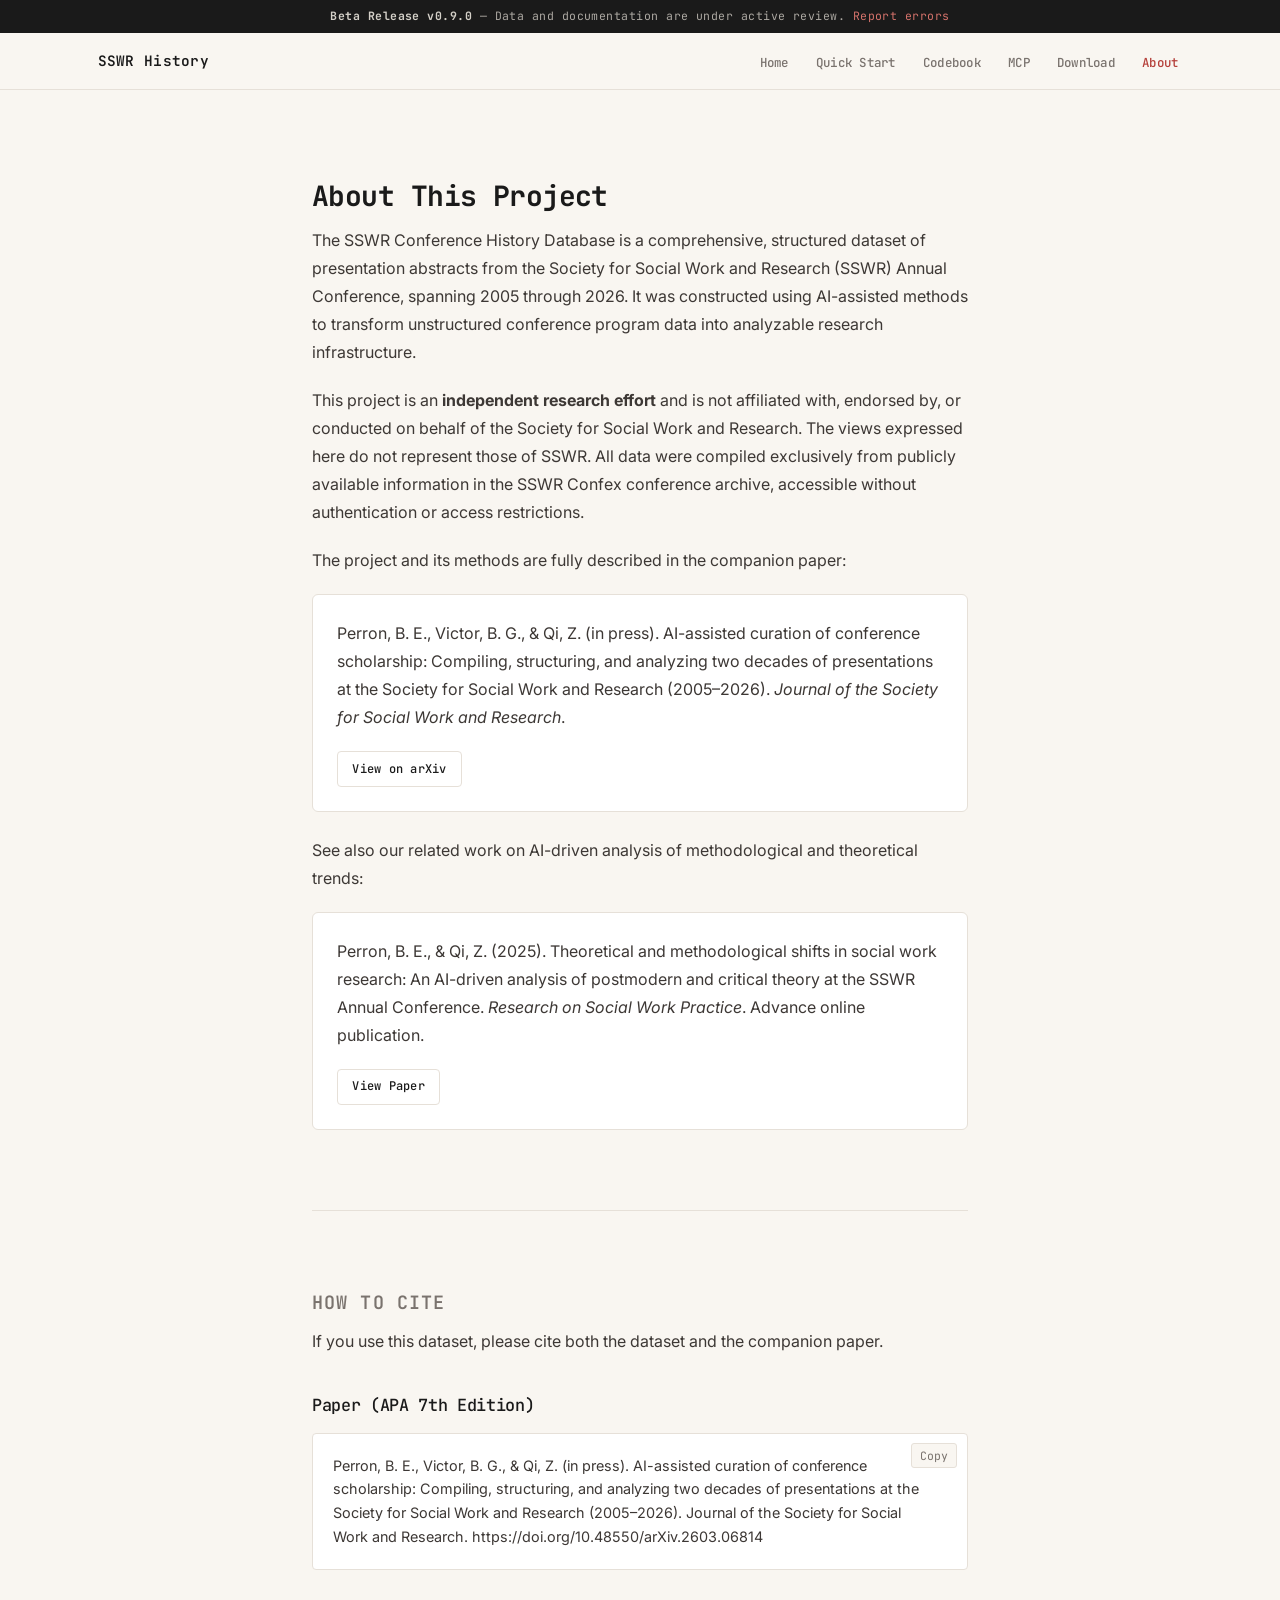
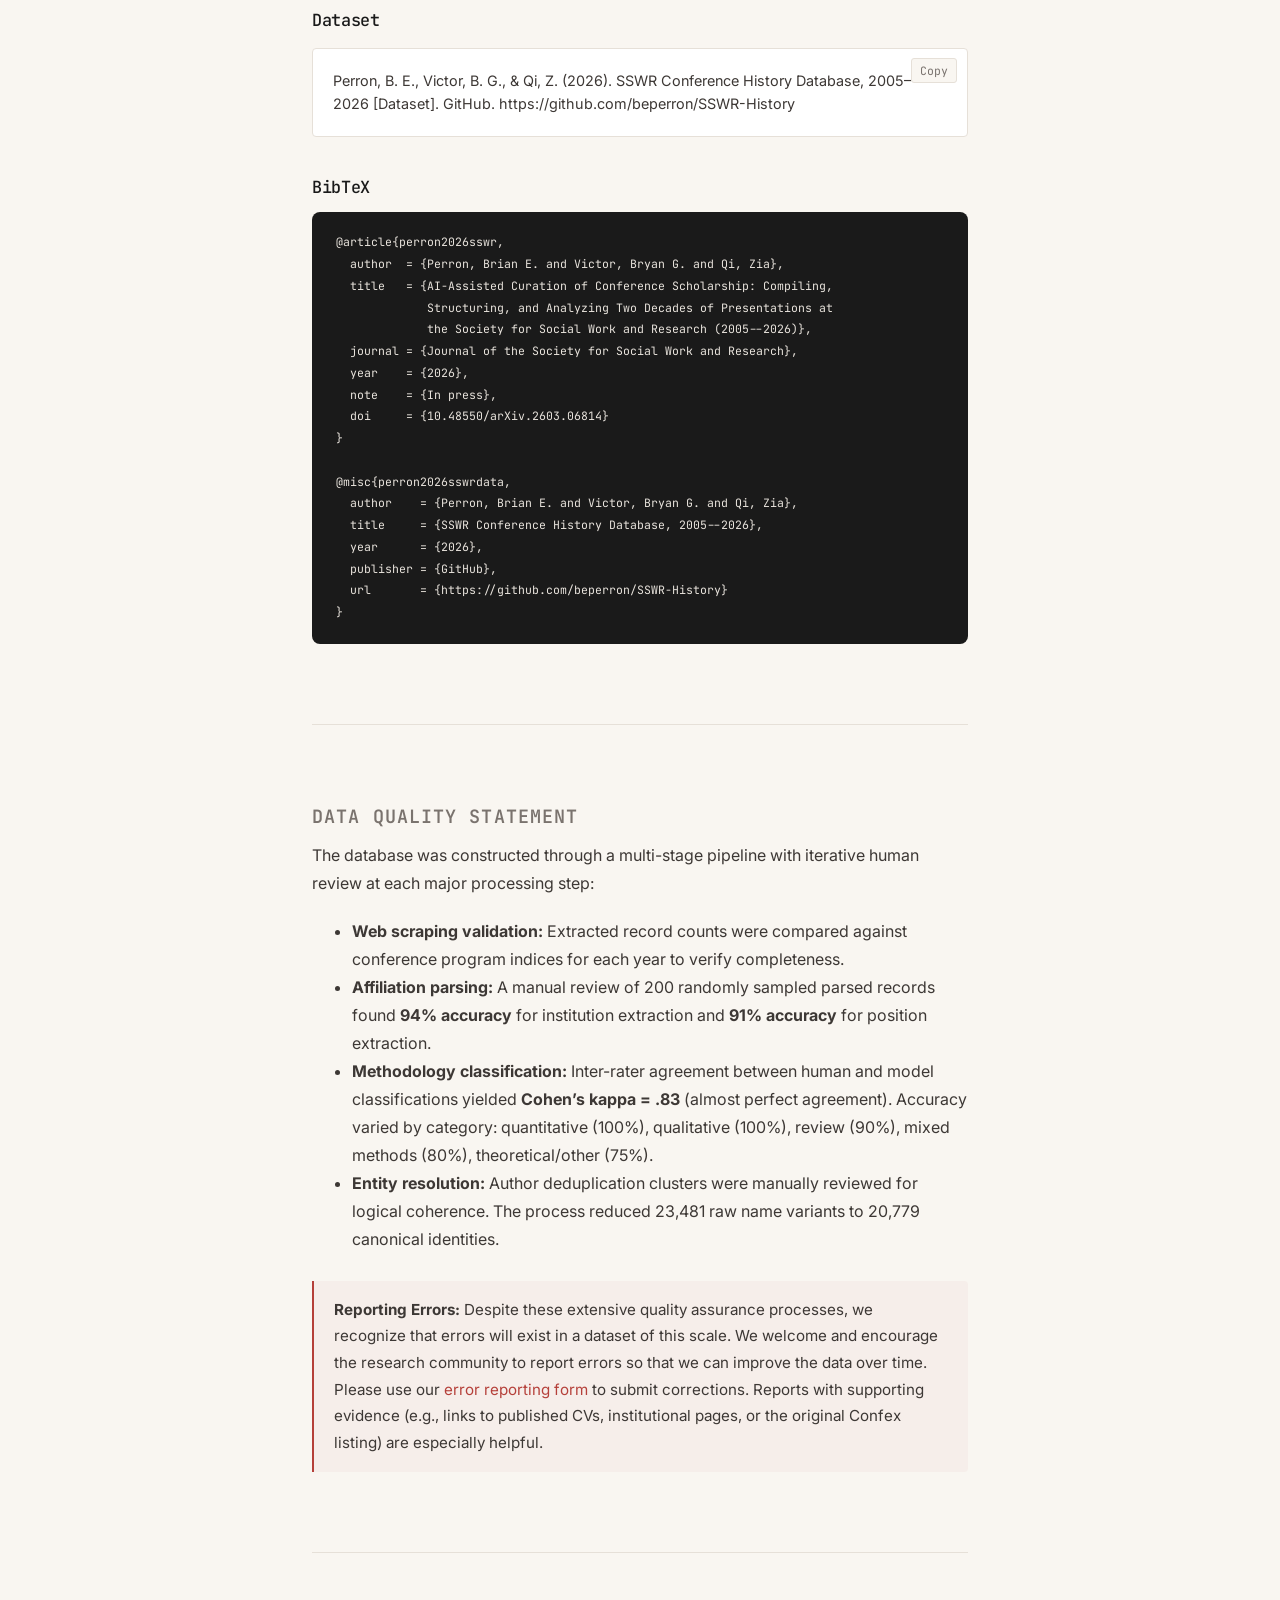
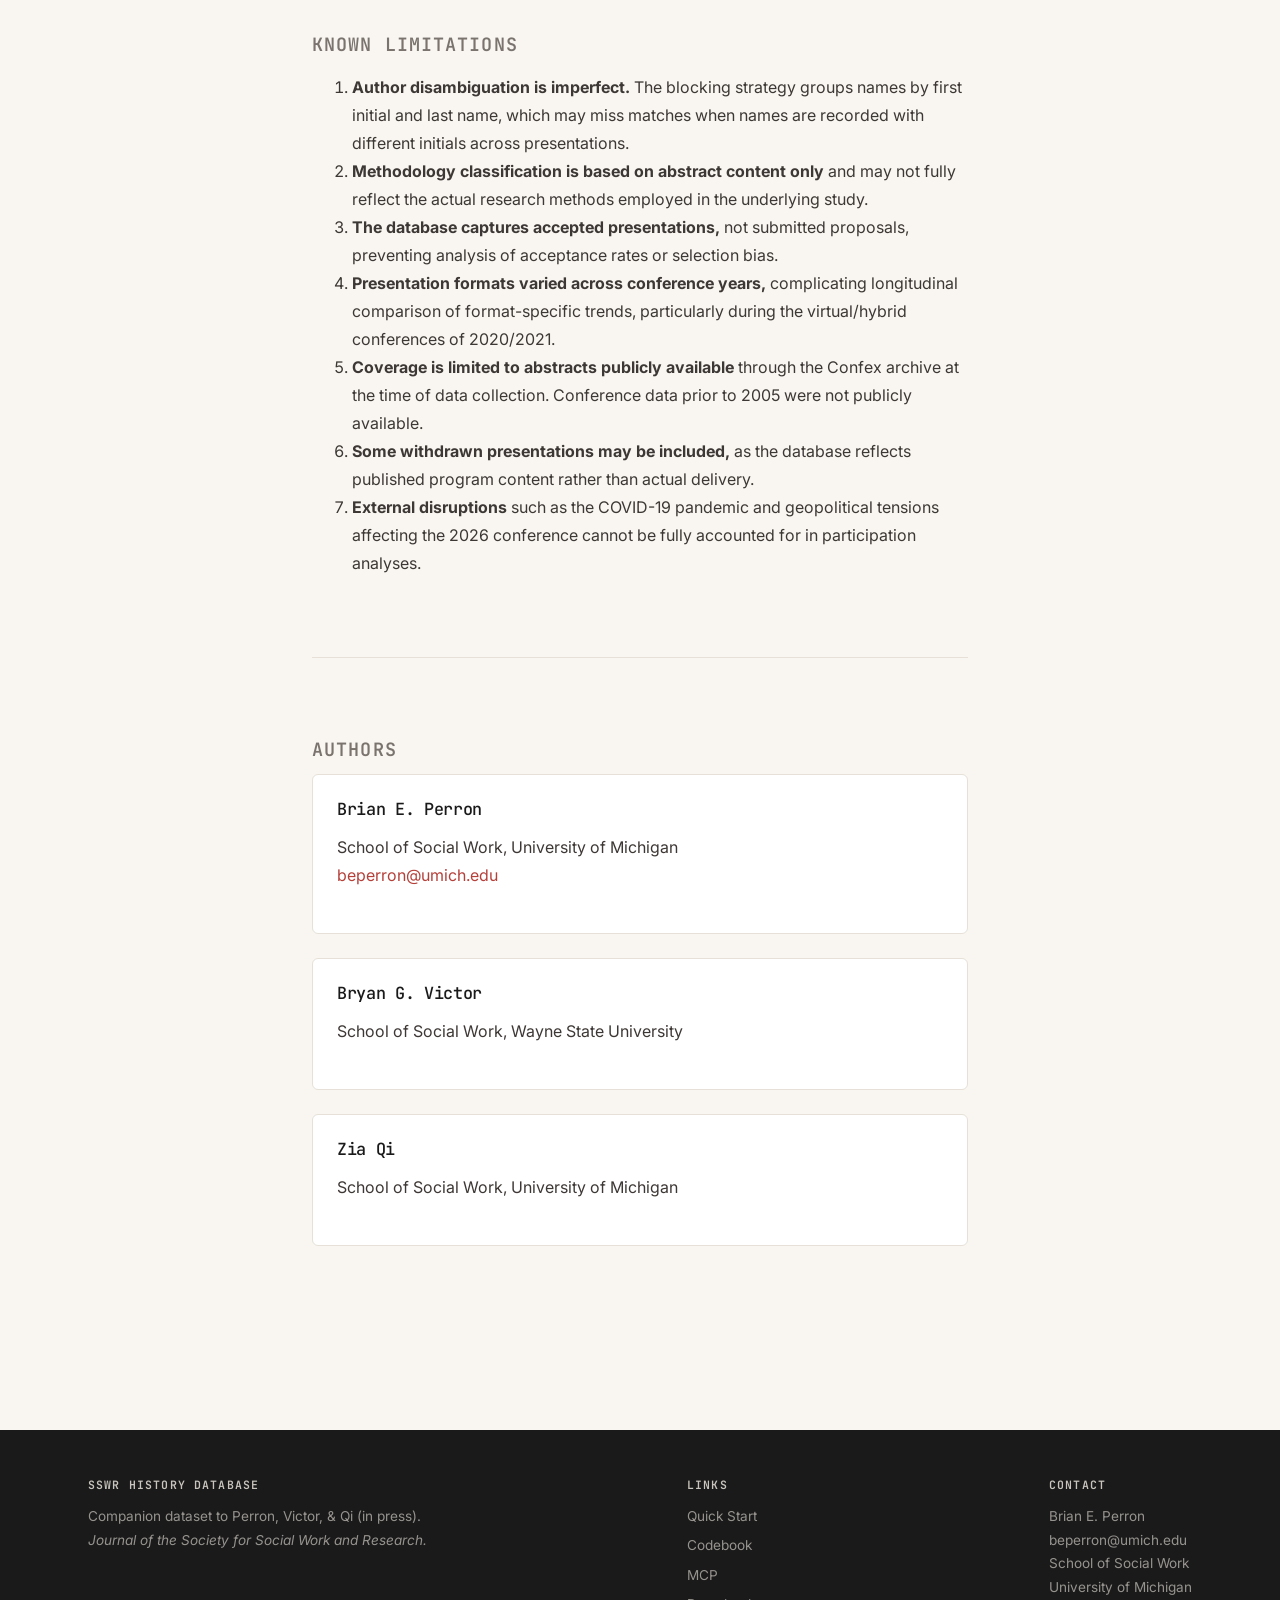
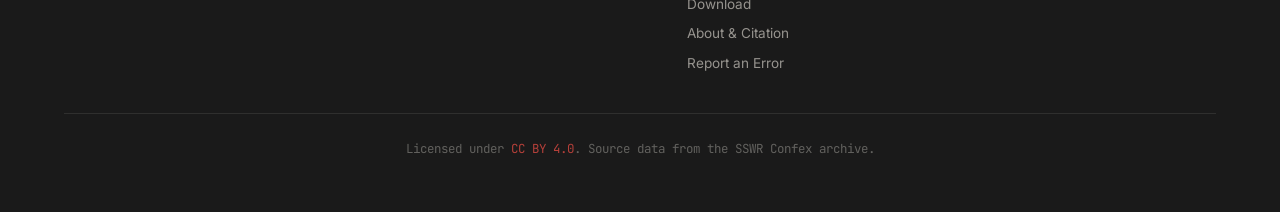
==== docs/about.html @ 541a7533 "Add version v0.9.0-beta across data and documentation - Bake version metadata into all JSON output f" ====
<!DOCTYPE html>
<html lang="en">
<head>
  <meta charset="UTF-8">
  <meta name="viewport" content="width=device-width, initial-scale=1.0">
  <title>About | SSWR Conference History Database</title>
  <meta name="description" content="About the SSWR Conference History Database project, citation information, data quality, and known limitations.">
  
  
  
  <link rel="stylesheet" href="css/style.css">
</head>
<body>
  <div class="beta-banner"><strong>Beta Release v0.9.0</strong> — Data and documentation are under active review. <a href="https://github.com/beperron/SSWR-History/issues/new?template=data-error-report.yml">Report errors</a></div>
  <header class="site-header">
    <nav class="nav-inner">
      <a href="index.html" class="nav-brand"><img src="assets/seal.png" alt="">SSWR History</a>
      <button class="nav-toggle" aria-label="Toggle navigation" aria-expanded="false">&#9776;</button>
      <ul class="nav-links">
        <li><a href="index.html">Home</a></li>
        <li><a href="quickstart.html">Quick Start</a></li>
        <li><a href="codebook.html">Codebook</a></li>
        <li><a href="mcp.html">MCP</a></li>
        <li><a href="download.html">Download</a></li>
        <li><a href="about.html" class="active">About</a></li>
      </ul>
    </nav>
  </header>

  <main>
    <div class="container">
      <h1>About This Project</h1>

      <p>The SSWR Conference History Database is a comprehensive, structured dataset of presentation abstracts from the Society for Social Work and Research (SSWR) Annual Conference, spanning 2005 through 2026. It was constructed using AI-assisted methods to transform unstructured conference program data into analyzable research infrastructure.</p>

      <p>This project is an <strong>independent research effort</strong> and is not affiliated with, endorsed by, or conducted on behalf of the Society for Social Work and Research. The views expressed here do not represent those of SSWR. All data were compiled exclusively from publicly available information in the SSWR Confex conference archive, accessible without authentication or access restrictions.</p>

      <p>The project and its methods are fully described in the companion paper:</p>

      <div class="card">
        <p>Perron, B. E., Victor, B. G., &amp; Qi, Z. (in press). AI-assisted curation of conference scholarship: Compiling, structuring, and analyzing two decades of presentations at the Society for Social Work and Research (2005&ndash;2026). <em>Journal of the Society for Social Work and Research</em>.</p>
        <p style="margin-bottom:0"><a href="https://arxiv.org/abs/2603.06814" class="btn btn--outline btn--sm">View on arXiv</a></p>
      </div>

      <p>See also our related work on AI-driven analysis of methodological and theoretical trends:</p>
      <div class="card">
        <p>Perron, B. E., &amp; Qi, Z. (2025). Theoretical and methodological shifts in social work research: An AI-driven analysis of postmodern and critical theory at the SSWR Annual Conference. <em>Research on Social Work Practice</em>. Advance online publication.</p>
        <p style="margin-bottom:0"><a href="https://journals.sagepub.com/doi/10.1177/10497315251352838" class="btn btn--outline btn--sm">View Paper</a></p>
      </div>

      <hr>

      <h2 id="citation">How to Cite</h2>
      <p>If you use this dataset, please cite both the dataset and the companion paper.</p>

      <h3>Paper (APA 7th Edition)</h3>
      <div class="citation-block">
        <button class="copy-btn">Copy</button>
        <span class="cite-text">Perron, B. E., Victor, B. G., &amp; Qi, Z. (in press). AI-assisted curation of conference scholarship: Compiling, structuring, and analyzing two decades of presentations at the Society for Social Work and Research (2005&ndash;2026). Journal of the Society for Social Work and Research. https://doi.org/10.48550/arXiv.2603.06814</span>
      </div>

      <h3>Dataset</h3>
      <div class="citation-block">
        <button class="copy-btn">Copy</button>
        <span class="cite-text">Perron, B. E., Victor, B. G., &amp; Qi, Z. (2026). SSWR Conference History Database, 2005&ndash;2026 [Dataset]. GitHub. https://github.com/beperron/SSWR-History</span>
      </div>

      <h3>BibTeX</h3>
      <pre><code>@article{perron2026sswr,
  author  = {Perron, Brian E. and Victor, Bryan G. and Qi, Zia},
  title   = {AI-Assisted Curation of Conference Scholarship: Compiling,
             Structuring, and Analyzing Two Decades of Presentations at
             the Society for Social Work and Research (2005--2026)},
  journal = {Journal of the Society for Social Work and Research},
  year    = {2026},
  note    = {In press},
  doi     = {10.48550/arXiv.2603.06814}
}

@misc{perron2026sswrdata,
  author    = {Perron, Brian E. and Victor, Bryan G. and Qi, Zia},
  title     = {SSWR Conference History Database, 2005--2026},
  year      = {2026},
  publisher = {GitHub},
  url       = {https://github.com/beperron/SSWR-History}
}</code></pre>

      <hr>

      <h2 id="quality">Data Quality Statement</h2>
      <p>The database was constructed through a multi-stage pipeline with iterative human review at each major processing step:</p>
      <ul>
        <li><strong>Web scraping validation:</strong> Extracted record counts were compared against conference program indices for each year to verify completeness.</li>
        <li><strong>Affiliation parsing:</strong> A manual review of 200 randomly sampled parsed records found <strong>94% accuracy</strong> for institution extraction and <strong>91% accuracy</strong> for position extraction.</li>
        <li><strong>Methodology classification:</strong> Inter-rater agreement between human and model classifications yielded <strong>Cohen&rsquo;s kappa = .83</strong> (almost perfect agreement). Accuracy varied by category: quantitative (100%), qualitative (100%), review (90%), mixed methods (80%), theoretical/other (75%).</li>
        <li><strong>Entity resolution:</strong> Author deduplication clusters were manually reviewed for logical coherence. The process reduced 23,481 raw name variants to 20,779 canonical identities.</li>
      </ul>

      <div class="callout">
        <p><strong>Reporting Errors:</strong> Despite these extensive quality assurance processes, we recognize that errors will exist in a dataset of this scale. We welcome and encourage the research community to report errors so that we can improve the data over time. Please use our <a href="https://github.com/beperron/SSWR-History/issues/new?template=data-error-report.yml">error reporting form</a> to submit corrections. Reports with supporting evidence (e.g., links to published CVs, institutional pages, or the original Confex listing) are especially helpful.</p>
      </div>

      <hr>

      <h2 id="limitations">Known Limitations</h2>
      <ol>
        <li><strong>Author disambiguation is imperfect.</strong> The blocking strategy groups names by first initial and last name, which may miss matches when names are recorded with different initials across presentations.</li>
        <li><strong>Methodology classification is based on abstract content only</strong> and may not fully reflect the actual research methods employed in the underlying study.</li>
        <li><strong>The database captures accepted presentations,</strong> not submitted proposals, preventing analysis of acceptance rates or selection bias.</li>
        <li><strong>Presentation formats varied across conference years,</strong> complicating longitudinal comparison of format-specific trends, particularly during the virtual/hybrid conferences of 2020/2021.</li>
        <li><strong>Coverage is limited to abstracts publicly available</strong> through the Confex archive at the time of data collection. Conference data prior to 2005 were not publicly available.</li>
        <li><strong>Some withdrawn presentations may be included,</strong> as the database reflects published program content rather than actual delivery.</li>
        <li><strong>External disruptions</strong> such as the COVID-19 pandemic and geopolitical tensions affecting the 2026 conference cannot be fully accounted for in participation analyses.</li>
      </ol>

      <hr>

      <h2 id="authors">Authors</h2>

      <div class="card">
        <h3 style="margin-top:0">Brian E. Perron</h3>
        <p>School of Social Work, University of Michigan<br>
        <a href="mailto:beperron@umich.edu">beperron@umich.edu</a></p>
      </div>

      <div class="card">
        <h3 style="margin-top:0">Bryan G. Victor</h3>
        <p>School of Social Work, Wayne State University</p>
      </div>

      <div class="card">
        <h3 style="margin-top:0">Zia Qi</h3>
        <p>School of Social Work, University of Michigan</p>
      </div>

    </div>
  </main>

  <footer class="site-footer">
    <div class="footer-inner">
      <div class="footer-col">
        <h4>SSWR History Database</h4>
        <p>Companion dataset to Perron, Victor, &amp; Qi (in press).<br><em>Journal of the Society for Social Work and Research.</em></p>
      </div>
      <div class="footer-col">
        <h4>Links</h4>
        <ul>
        <li><a href="quickstart.html">Quick Start</a></li>
          <li><a href="codebook.html">Codebook</a></li>
        <li><a href="mcp.html">MCP</a></li>
          <li><a href="download.html">Download</a></li>
          <li><a href="about.html">About &amp; Citation</a></li>
          <li><a href="https://github.com/beperron/SSWR-History/issues/new?template=data-error-report.yml">Report an Error</a></li>
        </ul>
      </div>
      <div class="footer-col">
        <h4>Contact</h4>
        <p>Brian E. Perron<br>
        <a href="mailto:beperron@umich.edu">beperron@umich.edu</a><br>
        School of Social Work<br>
        University of Michigan</p>
      </div>
    </div>
    <div class="footer-bottom">
      <p>Licensed under <a href="https://creativecommons.org/licenses/by/4.0/">CC BY 4.0</a>. Source data from the SSWR Confex archive.</p>
    </div>
  </footer>

  <script src="js/main.js"></script>
</body>
</html>
---- docs/css/style.css ----
/* ============================================================
   SSWR Conference History Database
   Aesthetic: warm scholarly minimalism, seal-inspired palette
   ============================================================ */

@import url('https://fonts.googleapis.com/css2?family=JetBrains+Mono:wght@400;500;600;700&family=Inter:wght@300;400;500;600&display=swap');

:root {
  --vermillion:   #b5403a;
  --vermillion-soft: #d4726b;
  --ink:          #1a1a1a;
  --ink-light:    #3d3835;
  --ink-muted:    #7a736e;
  --paper:        #f9f6f1;
  --paper-warm:   #f3ede4;
  --white:        #ffffff;
  --border:       #e6e0d8;
  --border-light: #efebe5;
  --code-bg:      #f5f2ed;

  --font-mono: 'JetBrains Mono', 'Menlo', 'Consolas', monospace;
  --font-sans: 'Inter', -apple-system, 'Helvetica Neue', sans-serif;

  --max-prose:  44rem;
  --max-wide:   62rem;
  --max-full:   72rem;
  --section-gap: 5rem;
}

/* ---- Reset ---- */
*, *::before, *::after { box-sizing: border-box; }

body {
  margin: 0;
  font-family: var(--font-sans);
  font-size: 1rem;
  font-weight: 400;
  line-height: 1.75;
  color: var(--ink-light);
  background: var(--paper);
  -webkit-font-smoothing: antialiased;
  -moz-osx-font-smoothing: grayscale;
}

img { max-width: 100%; display: block; }

a {
  color: var(--vermillion);
  text-decoration: none;
  transition: color .2s;
}
a:hover { color: var(--ink); }

::selection { background: rgba(181,64,58,.12); }

/* ---- Typography ---- */
h1, h2, h3, h4 {
  font-family: var(--font-mono);
  font-weight: 600;
  color: var(--ink);
  line-height: 1.3;
  margin-top: 2.5rem;
  margin-bottom: 0.75rem;
  letter-spacing: -0.02em;
}
h1 { font-size: 1.75rem; font-weight: 700; }
h2 {
  font-size: 1.15rem;
  text-transform: uppercase;
  letter-spacing: 0.06em;
  color: var(--ink-muted);
  border: none;
  padding-bottom: 0;
  margin-top: 3rem;
}
h3 { font-size: 1.05rem; font-weight: 500; }
h4 { font-size: 0.95rem; font-weight: 600; }

p { margin: 0 0 1.25rem; }

code {
  font-family: var(--font-mono);
  font-size: 0.85em;
  background: var(--code-bg);
  padding: 0.15em 0.45em;
  border-radius: 3px;
  color: var(--ink);
}
pre {
  background: var(--ink);
  color: #e8e3dc;
  border: none;
  border-radius: 8px;
  padding: 1.25rem 1.5rem;
  overflow-x: auto;
  font-size: 0.85rem;
  line-height: 1.6;
}
pre code { background: none; padding: 0; color: inherit; }

blockquote {
  margin: 1.5rem 0;
  padding: 0 0 0 1.25rem;
  border-left: 2px solid var(--border);
  color: var(--ink-muted);
  font-style: italic;
}

hr {
  border: none;
  border-top: 1px solid var(--border);
  margin: var(--section-gap) 0;
}

/* ---- Beta Banner ---- */
.beta-banner {
  background: var(--ink);
  color: rgba(233,228,220,.7);
  font-family: var(--font-mono);
  font-size: 0.72rem;
  text-align: center;
  padding: 0.4rem 1rem;
  letter-spacing: 0.04em;
}
.beta-banner a { color: var(--vermillion-soft); }
.beta-banner strong { color: rgba(233,228,220,.9); }

/* ---- Layout ---- */
.container       { max-width: var(--max-prose); margin: 0 auto; padding: 0 1.5rem; }
.container--wide { max-width: var(--max-wide); margin: 0 auto; padding: 0 1.5rem; }
.container--full { max-width: var(--max-full); margin: 0 auto; padding: 0 1.5rem; }
main { padding: 3rem 0 var(--section-gap); }

/* ---- Header / Nav ---- */
.site-header {
  background: var(--paper);
  border-bottom: 1px solid var(--border);
  position: sticky;
  top: 0;
  z-index: 100;
  backdrop-filter: blur(12px);
  -webkit-backdrop-filter: blur(12px);
  background: rgba(249,246,241,.92);
}
.nav-inner {
  max-width: var(--max-full);
  margin: 0 auto;
  padding: 0 1.5rem;
  display: flex;
  align-items: center;
  justify-content: space-between;
  min-height: 3.5rem;
}
.nav-brand {
  display: flex;
  align-items: center;
  gap: 0.6rem;
  font-family: var(--font-mono);
  font-size: 0.9rem;
  font-weight: 600;
  color: var(--ink);
  letter-spacing: 0.02em;
}
.nav-brand img {
  height: 28px;
  width: auto;
}
.nav-brand:hover { color: var(--vermillion); }
.nav-links { display: flex; gap: 0; list-style: none; margin: 0; padding: 0; }
.nav-links a {
  color: var(--ink-muted);
  font-family: var(--font-mono);
  font-size: 0.78rem;
  font-weight: 500;
  padding: 0.5rem 0.85rem;
  border-radius: 4px;
  letter-spacing: 0.02em;
  transition: color .2s, background .2s;
}
.nav-links a:hover { color: var(--ink); background: var(--paper-warm); }
.nav-links a.active { color: var(--vermillion); }
.nav-toggle { display: none; background: none; border: none; color: var(--ink); font-size: 1.3rem; cursor: pointer; padding: 0.25rem; }

/* ---- Hero ---- */
.hero {
  background: var(--paper);
  color: var(--ink);
  padding: 5rem 0 3.5rem;
  text-align: center;
}
.hero h1 {
  color: var(--ink);
  font-size: 2.25rem;
  font-weight: 700;
  margin: 0 0 1rem;
  letter-spacing: -0.03em;
  line-height: 1.15;
}
.hero .subtitle {
  font-family: var(--font-sans);
  font-size: 1.05rem;
  font-weight: 300;
  color: var(--ink-muted);
  max-width: 36rem;
  margin: 0 auto 2rem;
  line-height: 1.7;
}
.hero .badge {
  display: inline-block;
  font-family: var(--font-mono);
  font-size: 0.78rem;
  font-weight: 500;
  color: var(--ink-muted);
  padding: 0.4rem 1rem;
  border: 1px solid var(--border);
  border-radius: 99px;
}
.hero .badge a { color: var(--vermillion); }

/* ---- Stat Cards ---- */
.stats-bar {
  display: grid;
  grid-template-columns: repeat(5, 1fr);
  gap: 0;
  margin: 0 auto 3rem;
  max-width: var(--max-wide);
  padding: 0 1.5rem;
}
.stat-card {
  text-align: center;
  padding: 1.75rem 0.75rem;
  border-right: 1px solid var(--border);
}
.stat-card:last-child { border-right: none; }
.stat-card .number {
  font-family: var(--font-mono);
  font-size: 1.75rem;
  font-weight: 700;
  color: var(--ink);
  display: block;
  line-height: 1;
  letter-spacing: -0.02em;
}
.stat-card .label {
  font-family: var(--font-mono);
  font-size: 0.68rem;
  color: var(--ink-muted);
  text-transform: uppercase;
  letter-spacing: 0.1em;
  margin-top: 0.5rem;
  display: block;
}

/* ---- Section ---- */
.section { margin-bottom: var(--section-gap); }
.section-label {
  font-family: var(--font-mono);
  font-size: 0.7rem;
  font-weight: 600;
  text-transform: uppercase;
  letter-spacing: 0.15em;
  color: var(--vermillion);
  margin-bottom: 0.5rem;
}

/* ---- Cards / Panels ---- */
.card {
  background: var(--white);
  border: 1px solid var(--border);
  border-radius: 6px;
  padding: 1.5rem;
  margin-bottom: 1.5rem;
}
.card h3 { margin-top: 0; }

.callout {
  background: rgba(181,64,58,.04);
  border-left: 2px solid var(--vermillion);
  padding: 1rem 1.25rem;
  border-radius: 0 4px 4px 0;
  margin: 1.75rem 0;
  font-size: 0.95rem;
}
.callout p:last-child { margin-bottom: 0; }

.callout--blue {
  background: rgba(60,80,110,.04);
  border-left-color: var(--ink-muted);
}

/* ---- Tables ---- */
table {
  width: 100%;
  border-collapse: collapse;
  font-size: 0.9rem;
  margin: 1.5rem 0;
}
thead th {
  font-family: var(--font-mono);
  font-weight: 600;
  font-size: 0.72rem;
  text-transform: uppercase;
  letter-spacing: 0.08em;
  color: var(--ink-muted);
  text-align: left;
  padding: 0.75rem 0.75rem;
  border-bottom: 1px solid var(--ink);
  background: transparent;
  position: sticky;
  top: 3.5rem;
}
tbody td {
  padding: 0.65rem 0.75rem;
  border-bottom: 1px solid var(--border-light);
  vertical-align: top;
  font-family: var(--font-sans);
}
tbody tr:hover { background: rgba(181,64,58,.02); }
.table-wrap { overflow-x: auto; -webkit-overflow-scrolling: touch; }

/* ---- Year Chart (CSS bars) ---- */
.year-bar {
  display: flex;
  align-items: center;
  gap: 0.6rem;
  margin-bottom: 0.25rem;
  font-family: var(--font-mono);
  font-size: 0.75rem;
}
.year-bar .year {
  width: 2.75rem;
  text-align: right;
  color: var(--ink-muted);
  flex-shrink: 0;
}
.year-bar .bar {
  height: 0.5rem;
  background: var(--vermillion);
  border-radius: 1px;
  opacity: 0.65;
  transition: opacity .2s;
}
.year-bar:hover .bar { opacity: 1; }
.year-bar .count {
  color: var(--ink-muted);
  min-width: 2.75rem;
  font-size: 0.72rem;
}

/* ---- Codebook Field Blocks ---- */
.field-block {
  border-bottom: 1px solid var(--border);
  margin-bottom: 0;
  padding: 1.25rem 0;
}
.field-block:last-child { border-bottom: none; }
.field-header {
  display: flex;
  align-items: baseline;
  gap: 0.75rem;
  flex-wrap: wrap;
  margin-bottom: 0.5rem;
}
.field-name {
  font-family: var(--font-mono);
  font-size: 0.95rem;
  font-weight: 600;
  color: var(--ink);
}
.field-type {
  font-family: var(--font-mono);
  font-size: 0.68rem;
  font-weight: 500;
  letter-spacing: 0.04em;
  color: var(--ink-muted);
}
.field-body { padding: 0; }
.field-body p { margin: 0 0 0.4rem; font-size: 0.93rem; }
.field-body p:last-child { margin-bottom: 0; }
.field-meta {
  display: flex;
  gap: 1.25rem;
  flex-wrap: wrap;
  font-size: 0.82rem;
  font-family: var(--font-mono);
  color: var(--ink-muted);
  margin-top: 0.4rem;
}
.field-meta strong { color: var(--ink-light); font-weight: 600; }

/* ---- Download Cards ---- */
.download-grid {
  display: grid;
  grid-template-columns: repeat(auto-fit, minmax(260px, 1fr));
  gap: 1rem;
  margin: 1.5rem 0;
}
.download-card {
  background: var(--white);
  border: 1px solid var(--border);
  border-radius: 6px;
  padding: 1.5rem;
  display: flex;
  flex-direction: column;
  transition: border-color .2s;
}
.download-card:hover { border-color: var(--vermillion-soft); }
.download-card h3 { margin-top: 0; font-size: 1rem; }
.download-card .meta { font-size: 0.88rem; color: var(--ink-muted); flex: 1; }
.download-card .btn { margin-top: 1rem; }

/* ---- Buttons ---- */
.btn {
  display: inline-block;
  font-family: var(--font-mono);
  font-size: 0.8rem;
  font-weight: 500;
  padding: 0.55rem 1.25rem;
  border-radius: 4px;
  border: none;
  cursor: pointer;
  text-align: center;
  letter-spacing: 0.02em;
  transition: all .2s;
}
.btn:active { transform: scale(.98); }
.btn--primary {
  background: var(--ink);
  color: var(--paper);
}
.btn--primary:hover { background: var(--vermillion); color: #fff; }
.btn--outline {
  background: transparent;
  color: var(--ink);
  border: 1px solid var(--border);
}
.btn--outline:hover { border-color: var(--ink); }
.btn--sm { font-size: 0.75rem; padding: 0.4rem 0.9rem; }

/* ---- Citation Block ---- */
.citation-block {
  position: relative;
  background: var(--white);
  border: 1px solid var(--border);
  border-radius: 4px;
  padding: 1.25rem 3rem 1.25rem 1.25rem;
  font-size: 0.9rem;
  line-height: 1.65;
  margin: 1rem 0;
}
.citation-block .copy-btn {
  position: absolute;
  top: 0.6rem;
  right: 0.6rem;
  background: var(--paper);
  border: 1px solid var(--border);
  border-radius: 3px;
  padding: 0.25rem 0.5rem;
  font-size: 0.72rem;
  cursor: pointer;
  font-family: var(--font-mono);
  color: var(--ink-muted);
  transition: all .15s;
}
.citation-block .copy-btn:hover { background: var(--paper-warm); color: var(--ink); }

/* ---- Quick Links ---- */
.quick-links {
  display: grid;
  grid-template-columns: repeat(auto-fit, minmax(150px, 1fr));
  gap: 0.75rem;
  margin: 2rem 0;
}
.quick-link {
  text-align: center;
  padding: 1.5rem 0.75rem;
  border: 1px solid var(--border);
  border-radius: 4px;
  background: var(--white);
  transition: border-color .2s;
}
.quick-link:hover {
  border-color: var(--vermillion);
  color: var(--vermillion);
}
.quick-link .icon {
  font-size: 1.2rem;
  margin-bottom: 0.6rem;
  display: block;
  opacity: 0.6;
}
.quick-link .ql-label {
  font-family: var(--font-mono);
  font-weight: 500;
  font-size: 0.78rem;
  letter-spacing: 0.02em;
}

/* ---- Footer ---- */
.site-footer {
  background: var(--ink);
  color: rgba(233,228,220,.6);
  padding: 3rem 0 2rem;
  margin-top: var(--section-gap);
  font-size: 0.85rem;
}
.footer-inner {
  max-width: var(--max-full);
  margin: 0 auto;
  padding: 0 1.5rem;
  display: flex;
  justify-content: space-between;
  align-items: flex-start;
  flex-wrap: wrap;
  gap: 2rem;
}
.footer-col h4 {
  color: rgba(233,228,220,.85);
  font-family: var(--font-mono);
  font-size: 0.72rem;
  text-transform: uppercase;
  letter-spacing: 0.1em;
  margin-top: 0;
  margin-bottom: 0.75rem;
}
.footer-col a { color: rgba(233,228,220,.6); }
.footer-col a:hover { color: var(--vermillion-soft); }
.footer-col ul { list-style: none; margin: 0; padding: 0; }
.footer-col li { margin-bottom: 0.35rem; }
.footer-bottom {
  max-width: var(--max-full);
  margin: 2rem auto 0;
  padding: 1.5rem 1.5rem 0;
  border-top: 1px solid rgba(233,228,220,.1);
  font-size: 0.78rem;
  font-family: var(--font-mono);
  color: rgba(233,228,220,.35);
  text-align: center;
}

/* ---- Responsive ---- */
@media (max-width: 768px) {
  .hero { padding: 3.5rem 0 2.5rem; }
  .hero h1 { font-size: 1.6rem; }
  .stats-bar { grid-template-columns: repeat(3, 1fr); border-top: 1px solid var(--border); }
  .stat-card { border-bottom: 1px solid var(--border); padding: 1.25rem 0.5rem; }
  .stat-card .number { font-size: 1.3rem; }
  h1 { font-size: 1.5rem; }
  .footer-inner { flex-direction: column; }

  .nav-links { display: none; }
  .nav-links.open {
    display: flex;
    flex-direction: column;
    position: absolute;
    top: 3.5rem;
    left: 0;
    right: 0;
    background: rgba(249,246,241,.98);
    padding: 0.5rem 1rem 1rem;
    border-bottom: 1px solid var(--border);
    backdrop-filter: blur(12px);
  }
  .nav-toggle { display: block; }
}

@media (max-width: 480px) {
  .stats-bar { grid-template-columns: repeat(2, 1fr); }
  .stat-card:nth-child(5) { grid-column: 1 / -1; }
  .download-grid { grid-template-columns: 1fr; }
  .quick-links { grid-template-columns: 1fr 1fr; }
}
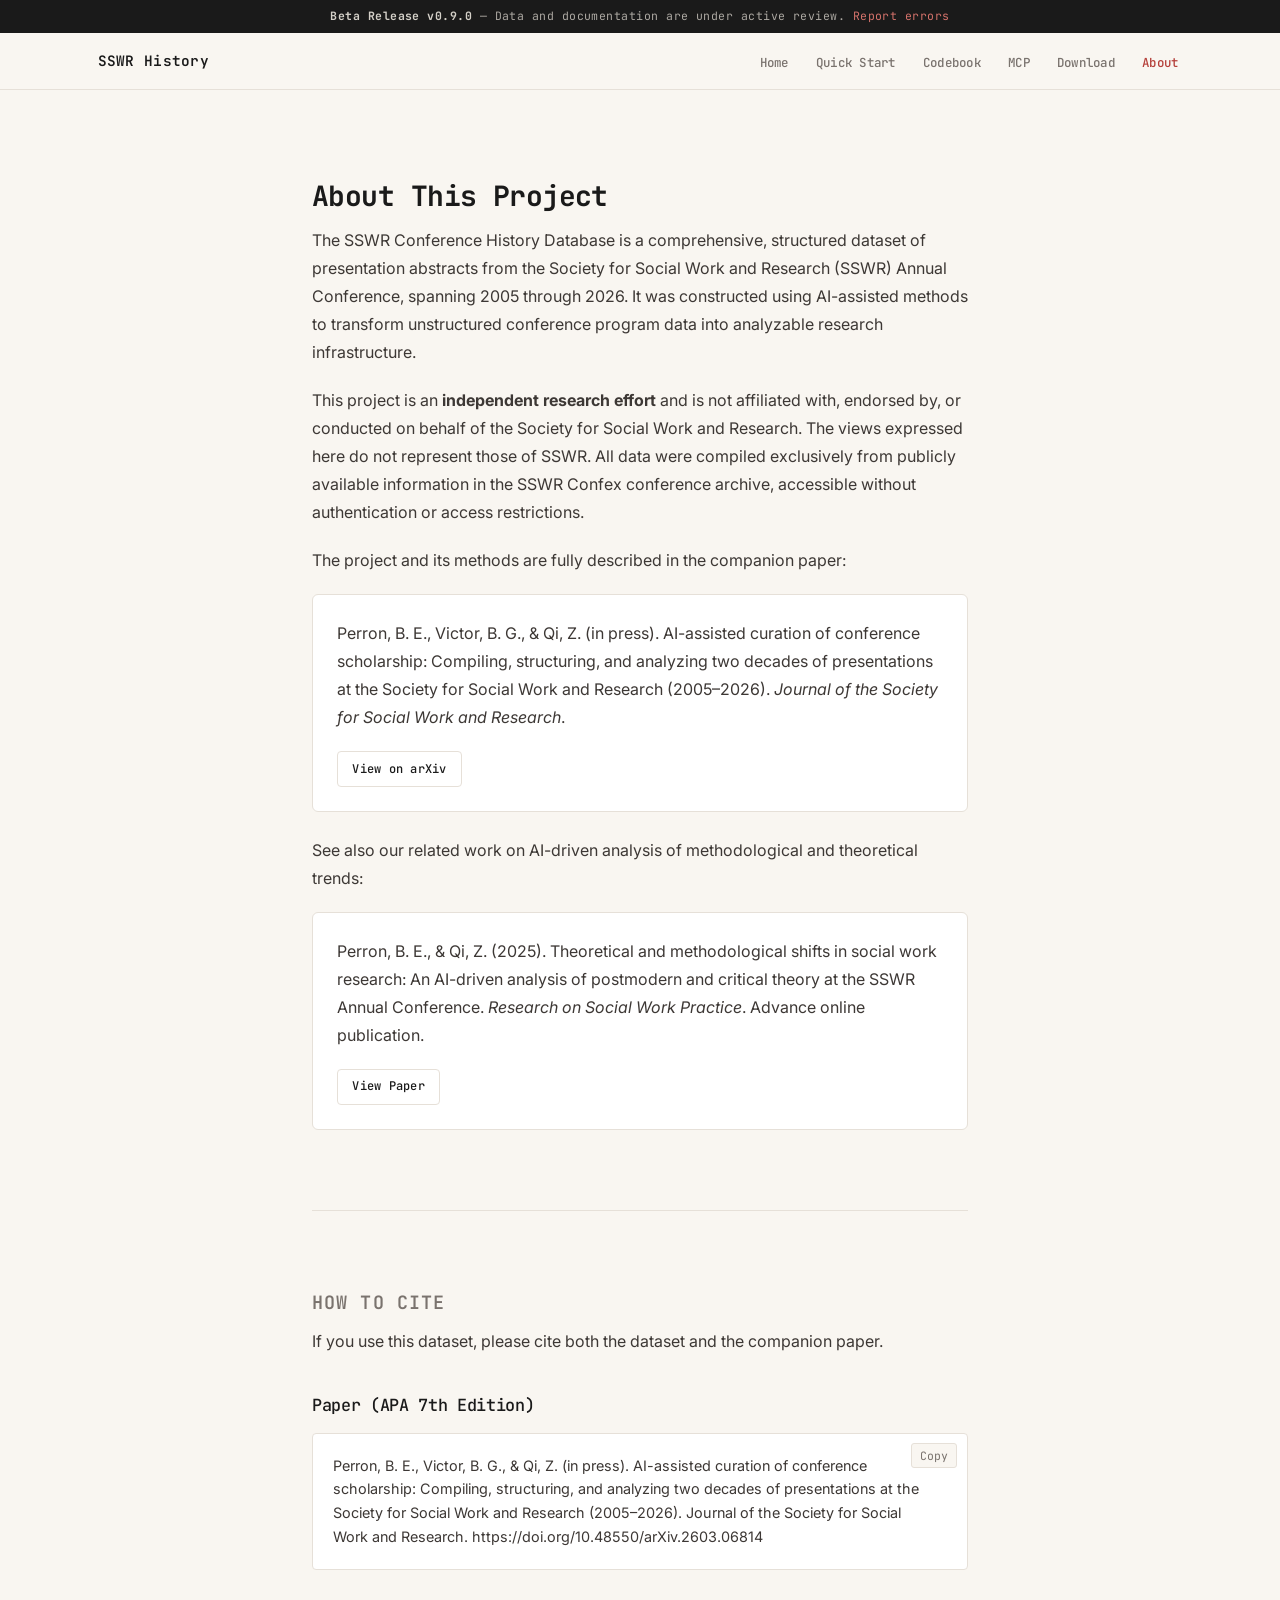
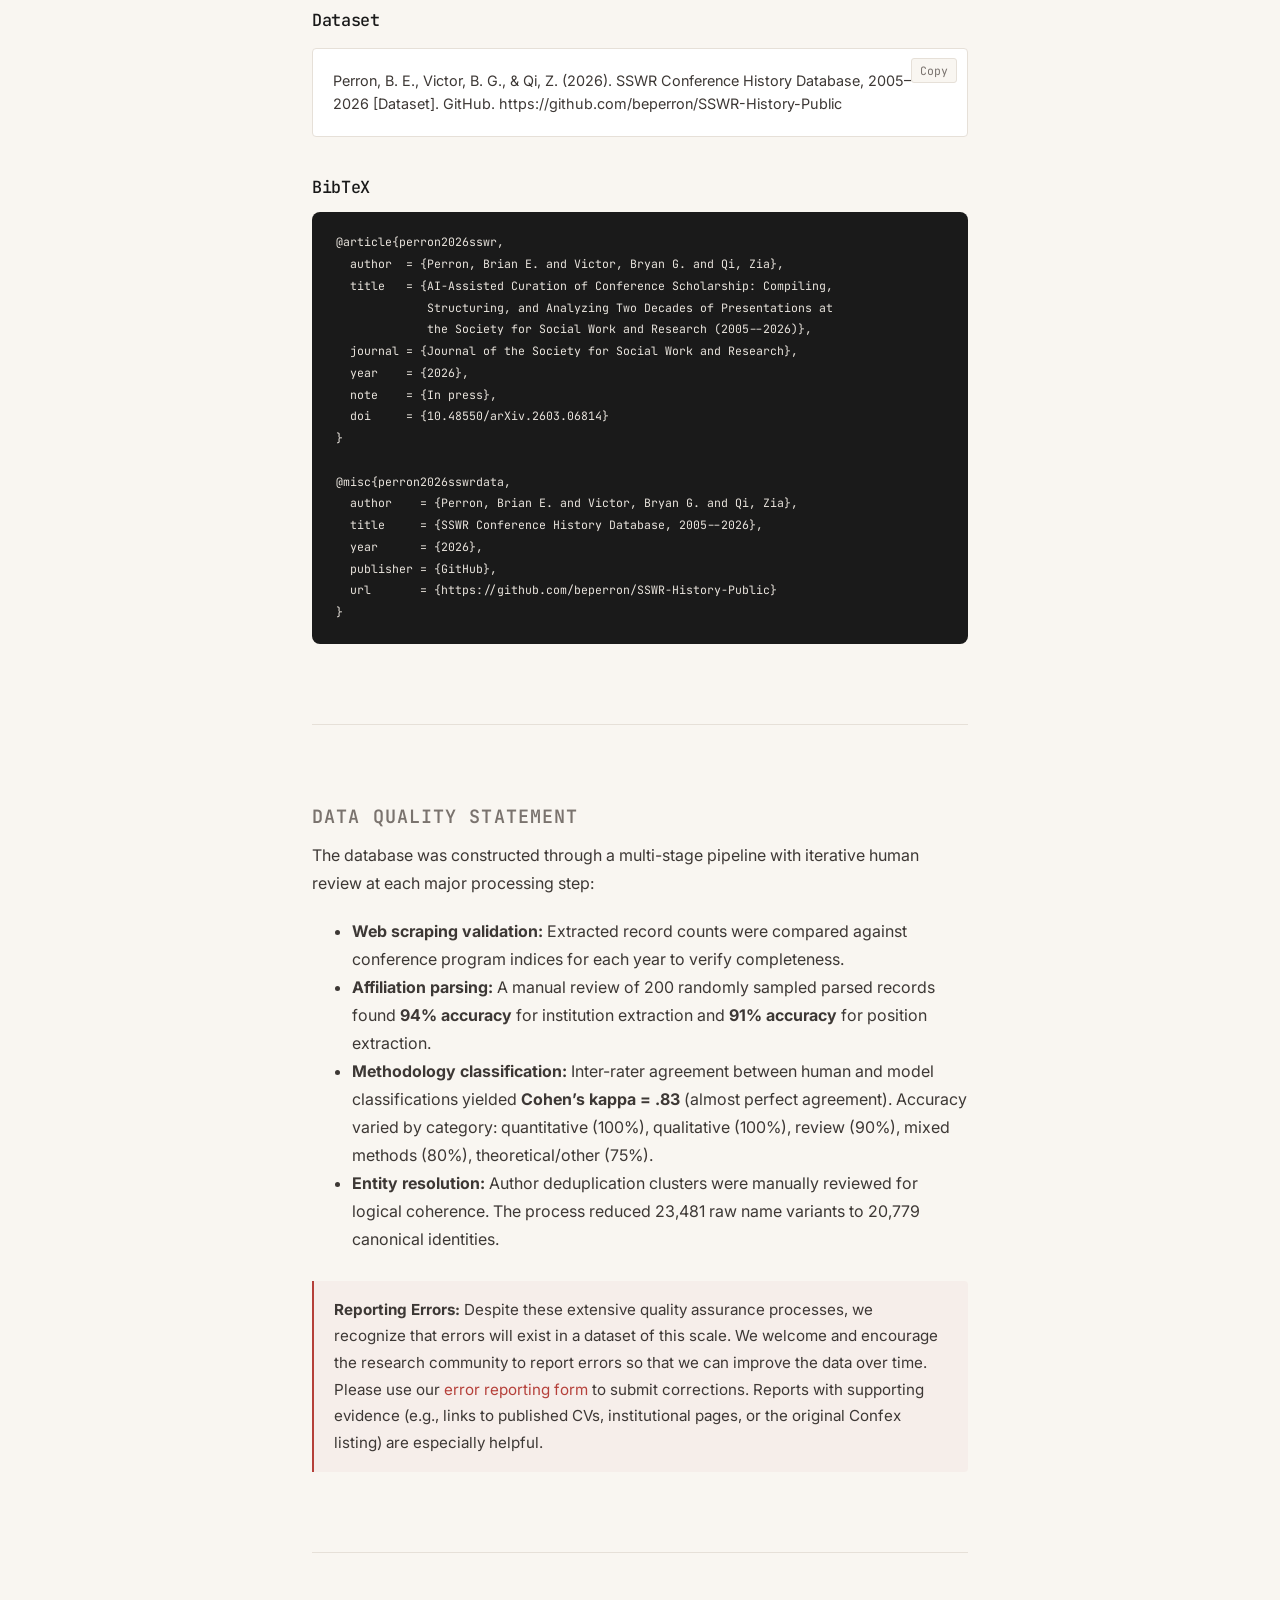
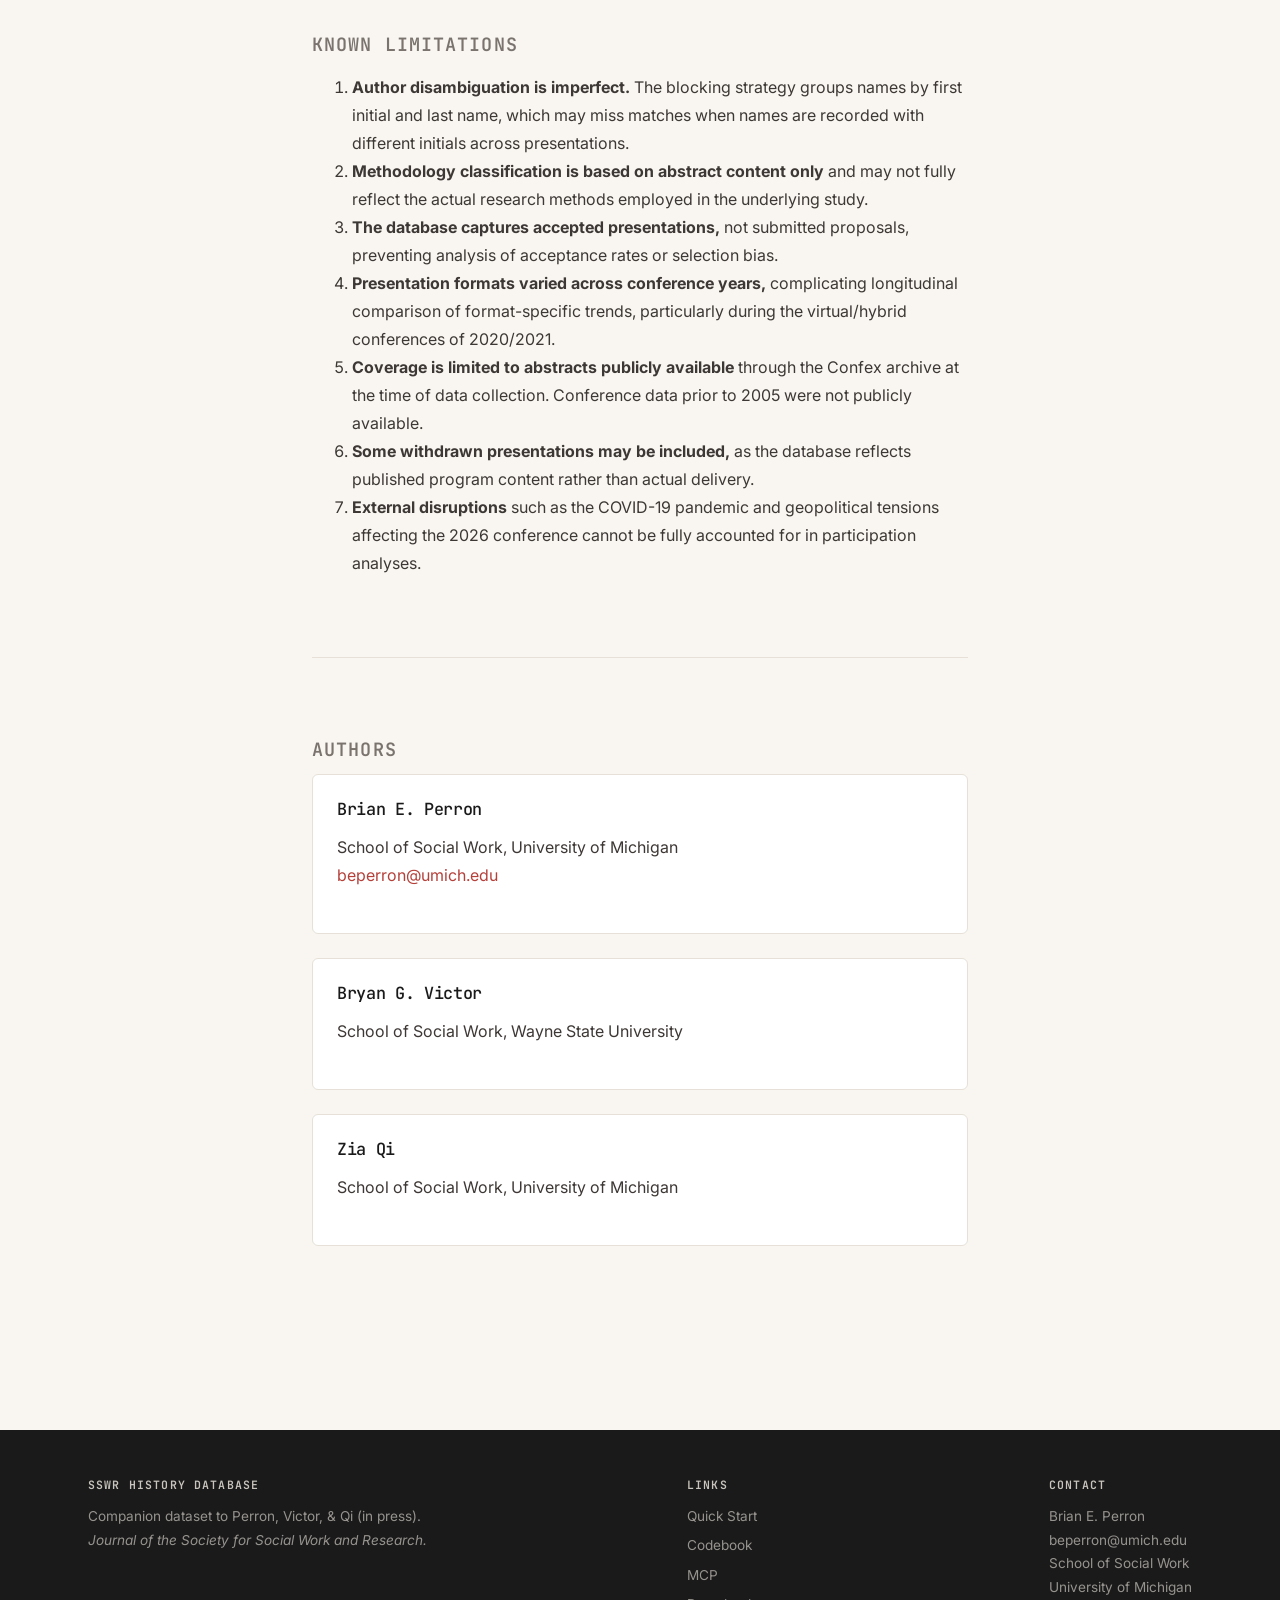
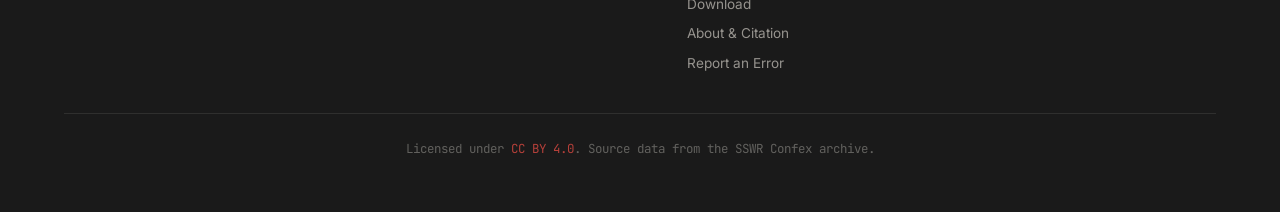
==== commit d6bb023d: "Update all URLs to SSWR-History-Public repo Co-Authored-By: Claude Opus 4.6 (1M context) <noreply@an" ====
--- a/docs/about.html
+++ b/docs/about.html
@@ -11,7 +11,7 @@
   <link rel="stylesheet" href="css/style.css">
 </head>
 <body>
-  <div class="beta-banner"><strong>Beta Release v0.9.0</strong> — Data and documentation are under active review. <a href="https://github.com/beperron/SSWR-History/issues/new?template=data-error-report.yml">Report errors</a></div>
+  <div class="beta-banner"><strong>Beta Release v0.9.0</strong> — Data and documentation are under active review. <a href="https://github.com/beperron/SSWR-History-Public/issues/new?template=data-error-report.yml">Report errors</a></div>
   <header class="site-header">
     <nav class="nav-inner">
       <a href="index.html" class="nav-brand"><img src="assets/seal.png" alt="">SSWR History</a>
@@ -62,7 +62,7 @@
       <h3>Dataset</h3>
       <div class="citation-block">
         <button class="copy-btn">Copy</button>
-        <span class="cite-text">Perron, B. E., Victor, B. G., &amp; Qi, Z. (2026). SSWR Conference History Database, 2005&ndash;2026 [Dataset]. GitHub. https://github.com/beperron/SSWR-History</span>
+        <span class="cite-text">Perron, B. E., Victor, B. G., &amp; Qi, Z. (2026). SSWR Conference History Database, 2005&ndash;2026 [Dataset]. GitHub. https://github.com/beperron/SSWR-History-Public</span>
       </div>
 
       <h3>BibTeX</h3>
@@ -82,7 +82,7 @@
   title     = {SSWR Conference History Database, 2005--2026},
   year      = {2026},
   publisher = {GitHub},
-  url       = {https://github.com/beperron/SSWR-History}
+  url       = {https://github.com/beperron/SSWR-History-Public}
 }</code></pre>
 
       <hr>
@@ -97,7 +97,7 @@
       </ul>
 
       <div class="callout">
-        <p><strong>Reporting Errors:</strong> Despite these extensive quality assurance processes, we recognize that errors will exist in a dataset of this scale. We welcome and encourage the research community to report errors so that we can improve the data over time. Please use our <a href="https://github.com/beperron/SSWR-History/issues/new?template=data-error-report.yml">error reporting form</a> to submit corrections. Reports with supporting evidence (e.g., links to published CVs, institutional pages, or the original Confex listing) are especially helpful.</p>
+        <p><strong>Reporting Errors:</strong> Despite these extensive quality assurance processes, we recognize that errors will exist in a dataset of this scale. We welcome and encourage the research community to report errors so that we can improve the data over time. Please use our <a href="https://github.com/beperron/SSWR-History-Public/issues/new?template=data-error-report.yml">error reporting form</a> to submit corrections. Reports with supporting evidence (e.g., links to published CVs, institutional pages, or the original Confex listing) are especially helpful.</p>
       </div>
 
       <hr>
@@ -150,7 +150,7 @@
         <li><a href="mcp.html">MCP</a></li>
           <li><a href="download.html">Download</a></li>
           <li><a href="about.html">About &amp; Citation</a></li>
-          <li><a href="https://github.com/beperron/SSWR-History/issues/new?template=data-error-report.yml">Report an Error</a></li>
+          <li><a href="https://github.com/beperron/SSWR-History-Public/issues/new?template=data-error-report.yml">Report an Error</a></li>
         </ul>
       </div>
       <div class="footer-col">
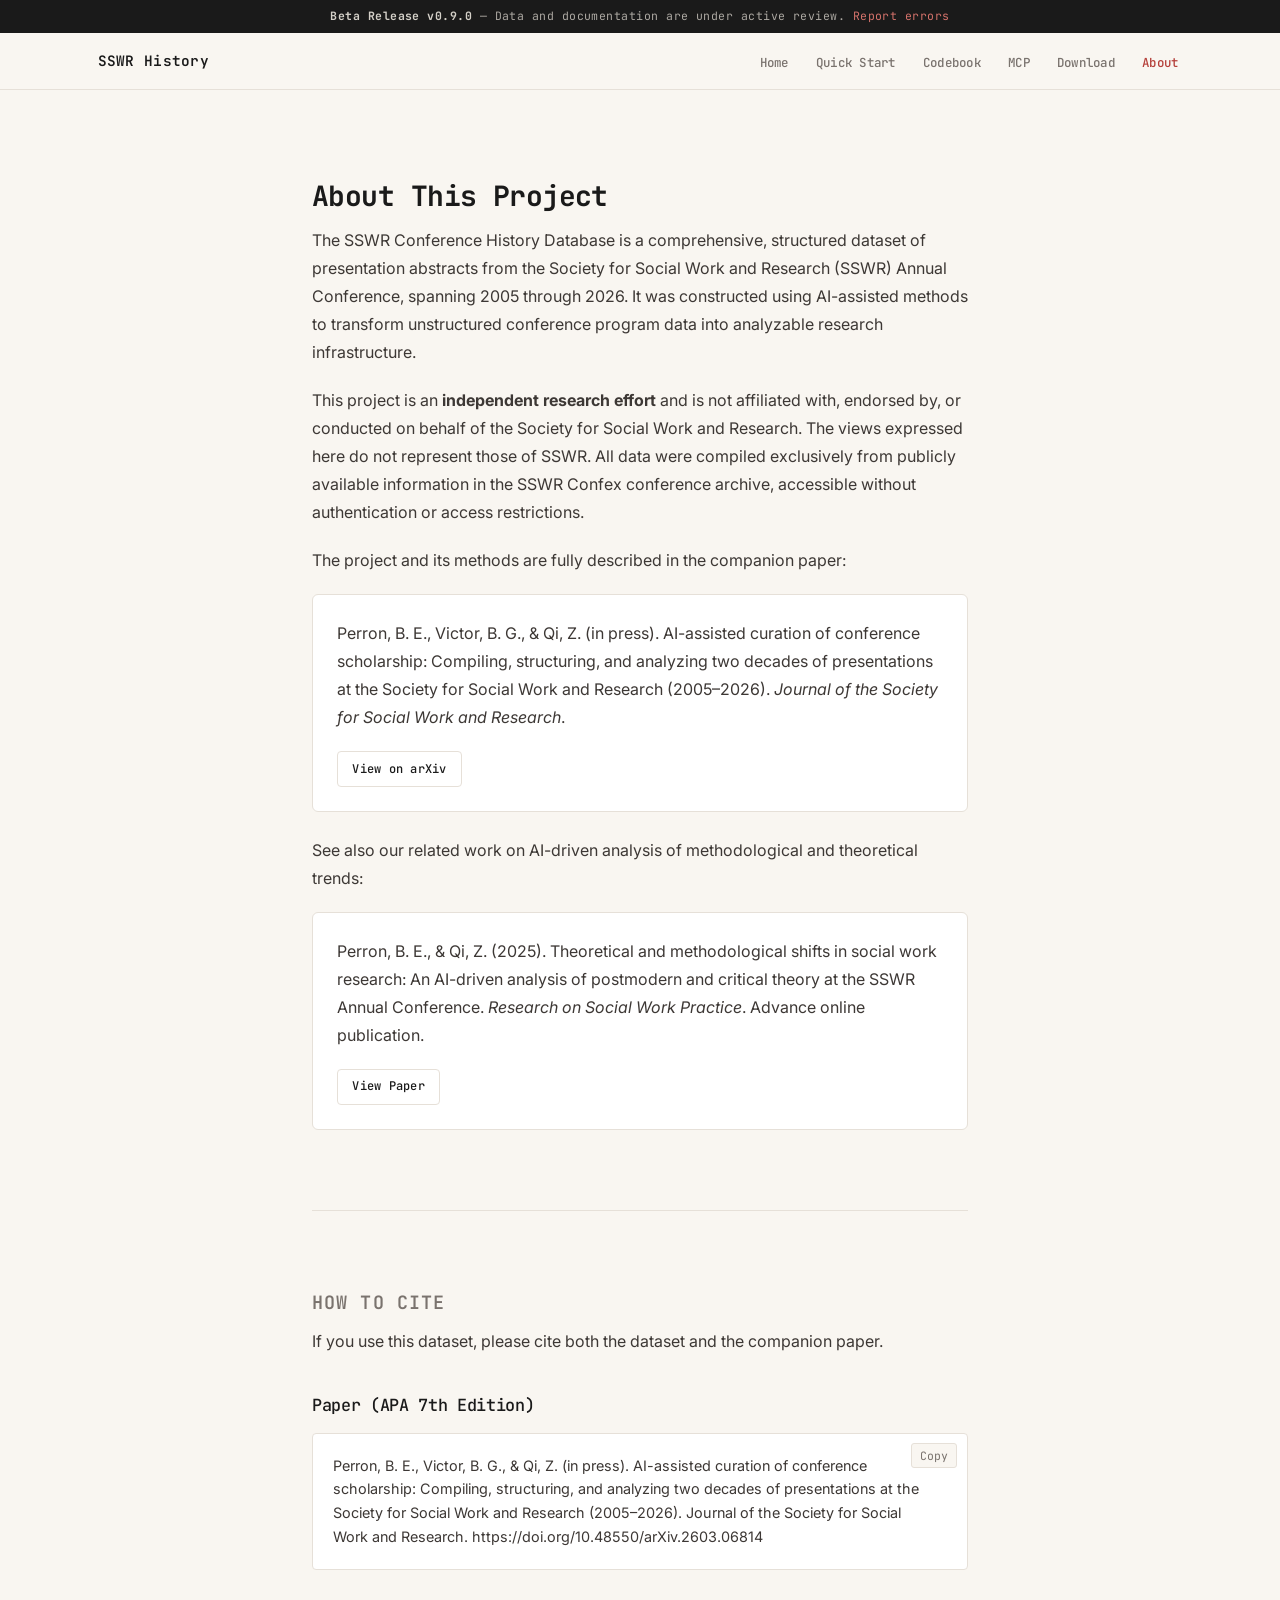
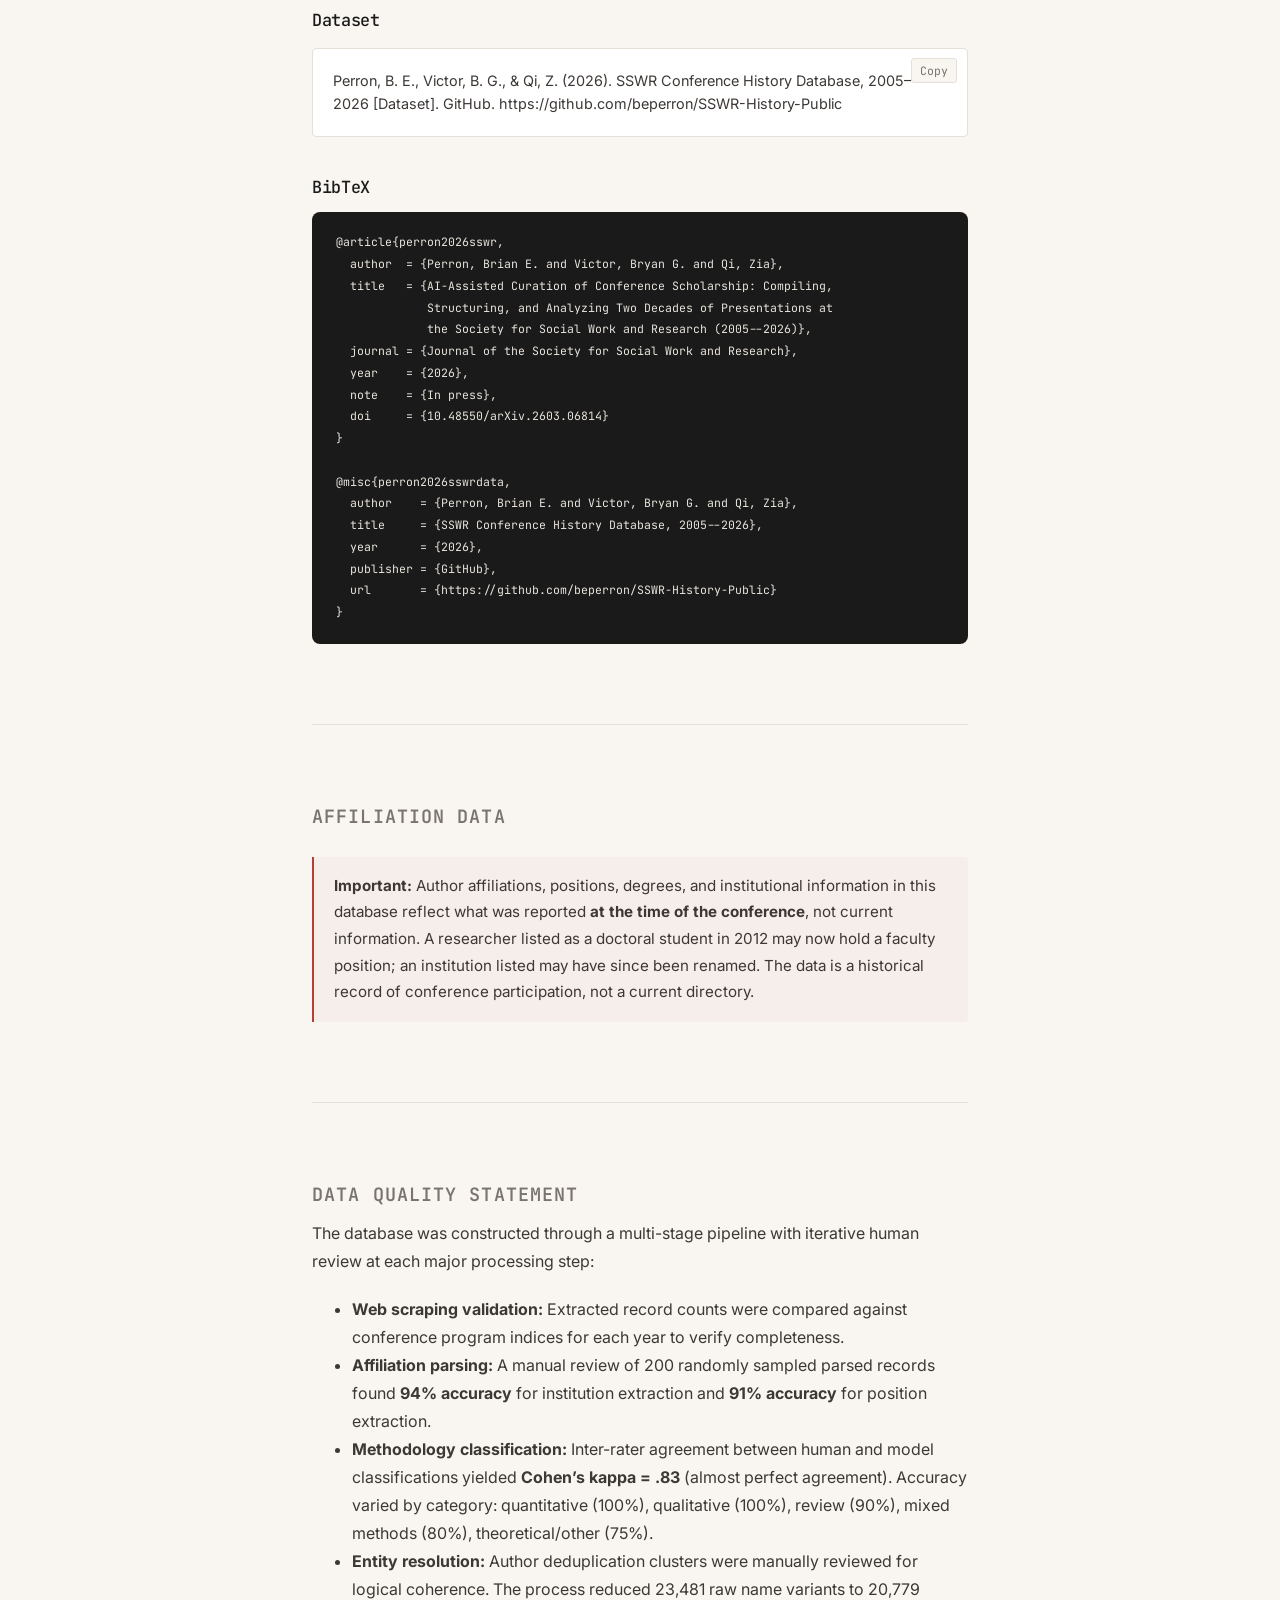
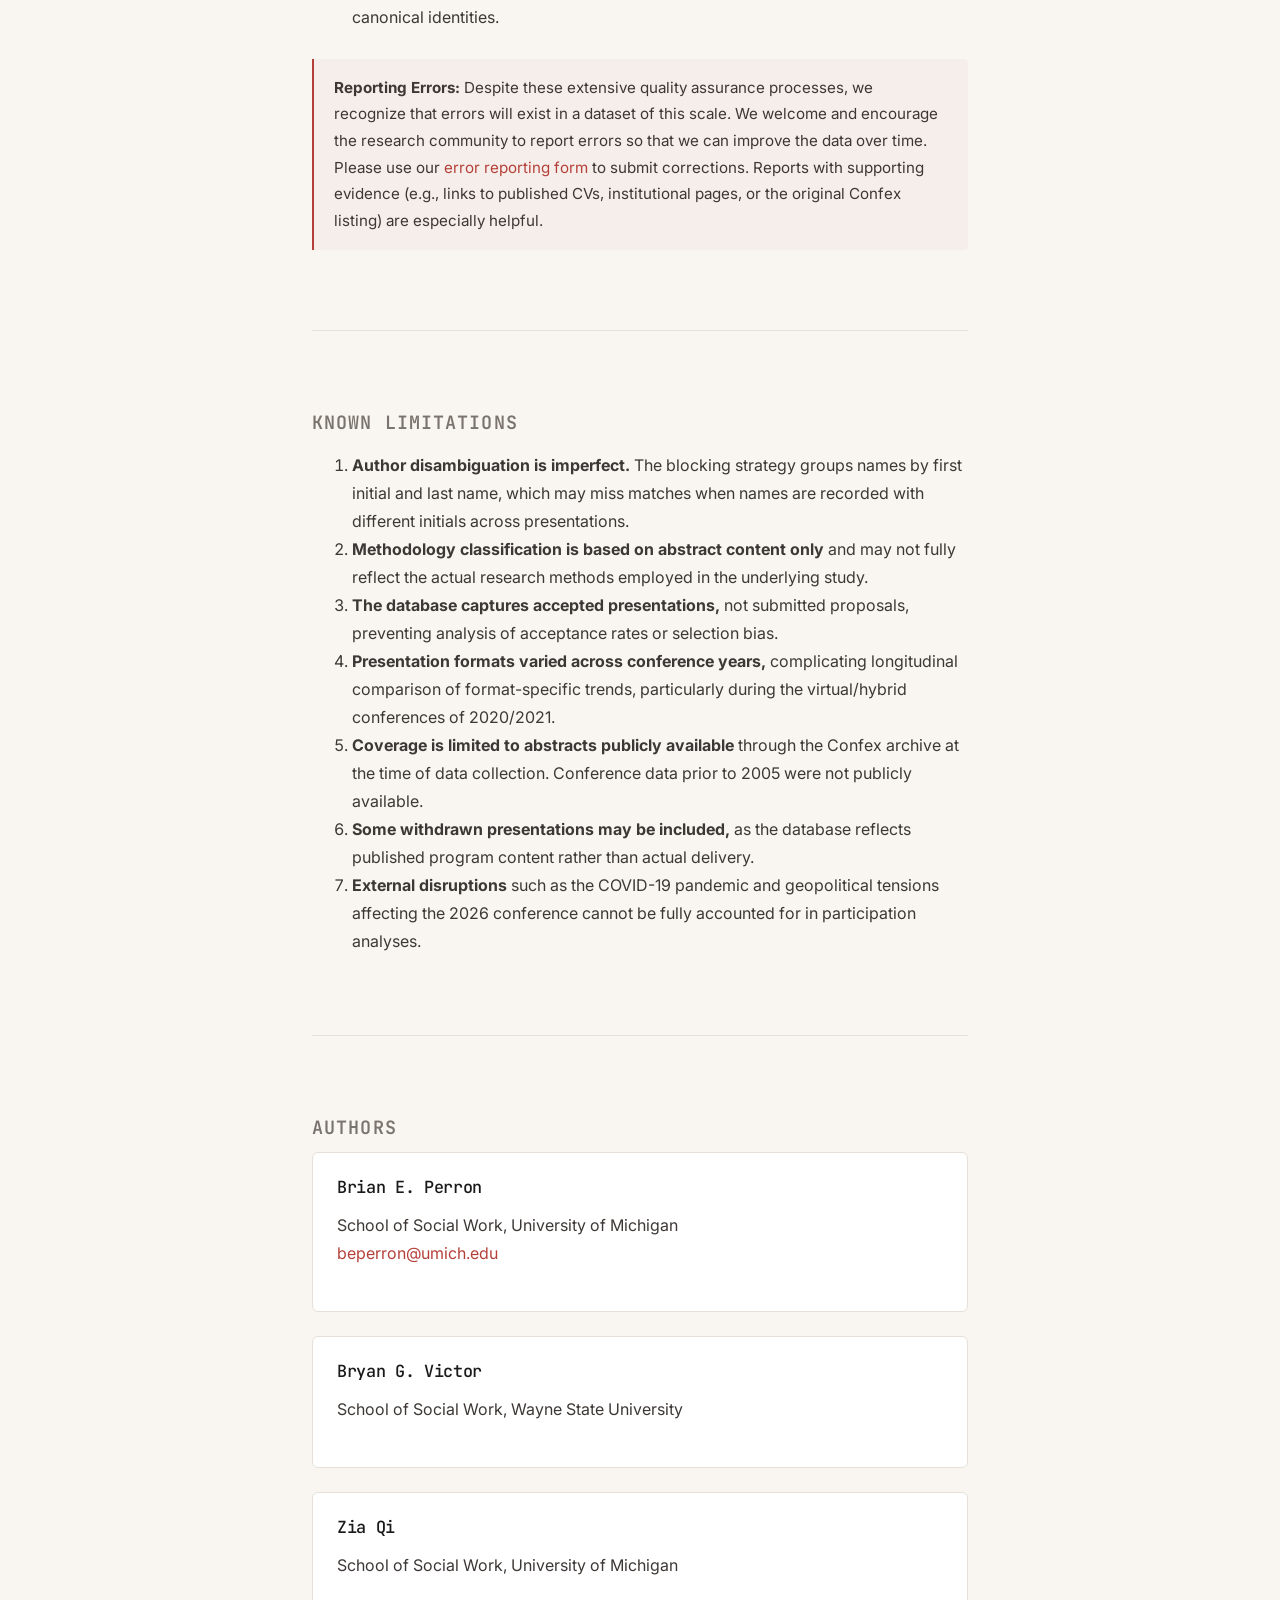
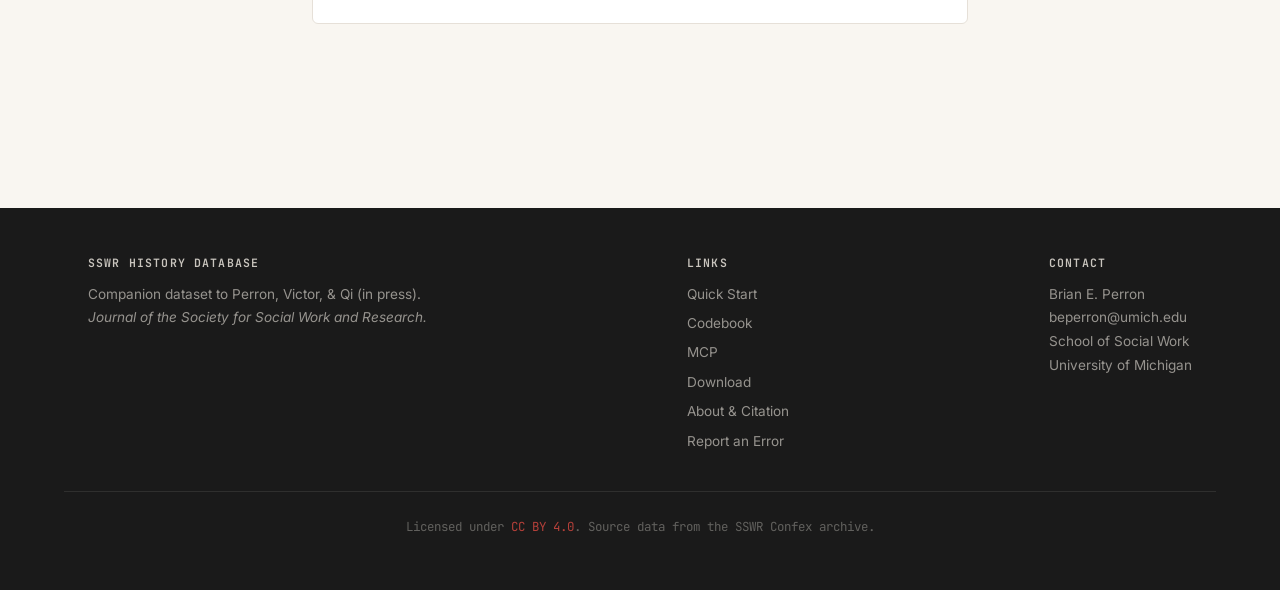
==== commit 284c2c54: "Documentation updates: temporal note, line chart, LLM codebook - Add affiliation temporal disclaimer" ====
--- a/docs/about.html
+++ b/docs/about.html
@@ -87,6 +87,13 @@
 
       <hr>
 
+      <h2 id="temporal">Affiliation Data</h2>
+      <div class="callout">
+        <p><strong>Important:</strong> Author affiliations, positions, degrees, and institutional information in this database reflect what was reported <strong>at the time of the conference</strong>, not current information. A researcher listed as a doctoral student in 2012 may now hold a faculty position; an institution listed may have since been renamed. The data is a historical record of conference participation, not a current directory.</p>
+      </div>
+
+      <hr>
+
       <h2 id="quality">Data Quality Statement</h2>
       <p>The database was constructed through a multi-stage pipeline with iterative human review at each major processing step:</p>
       <ul>
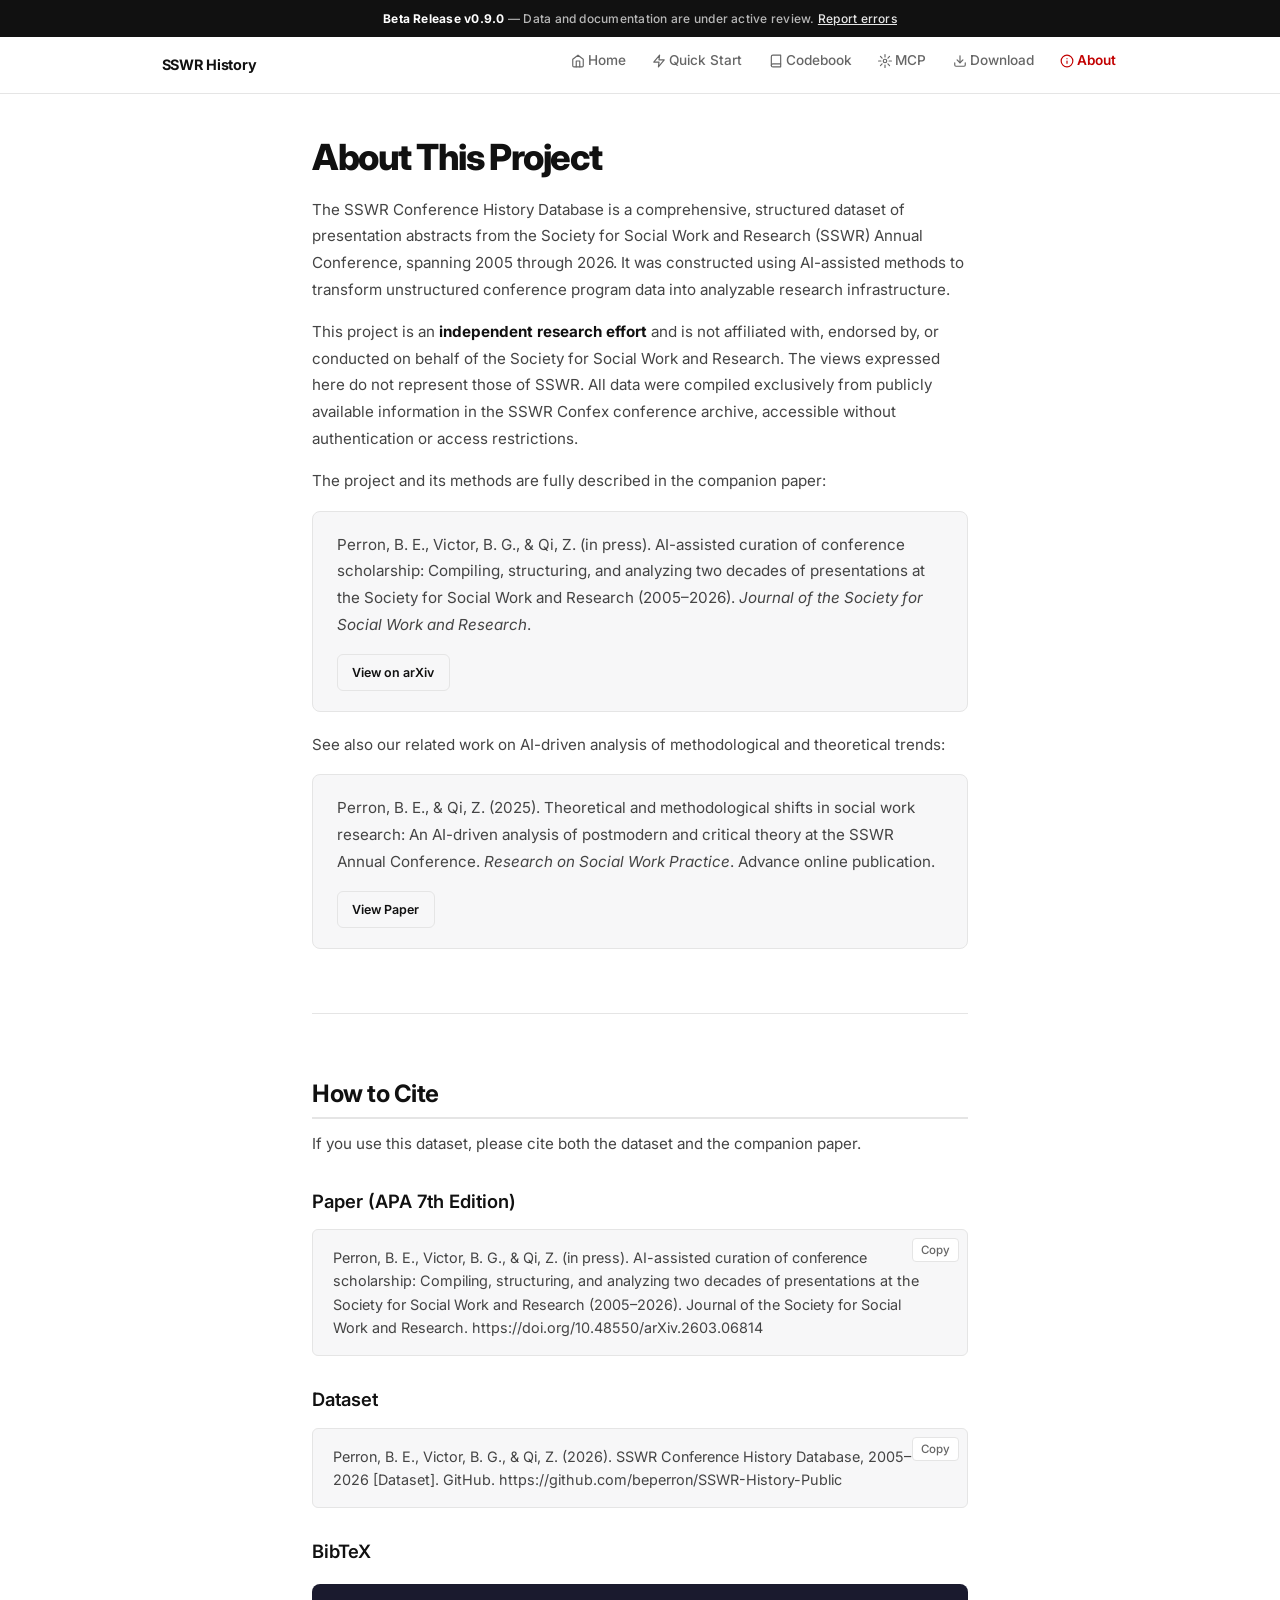
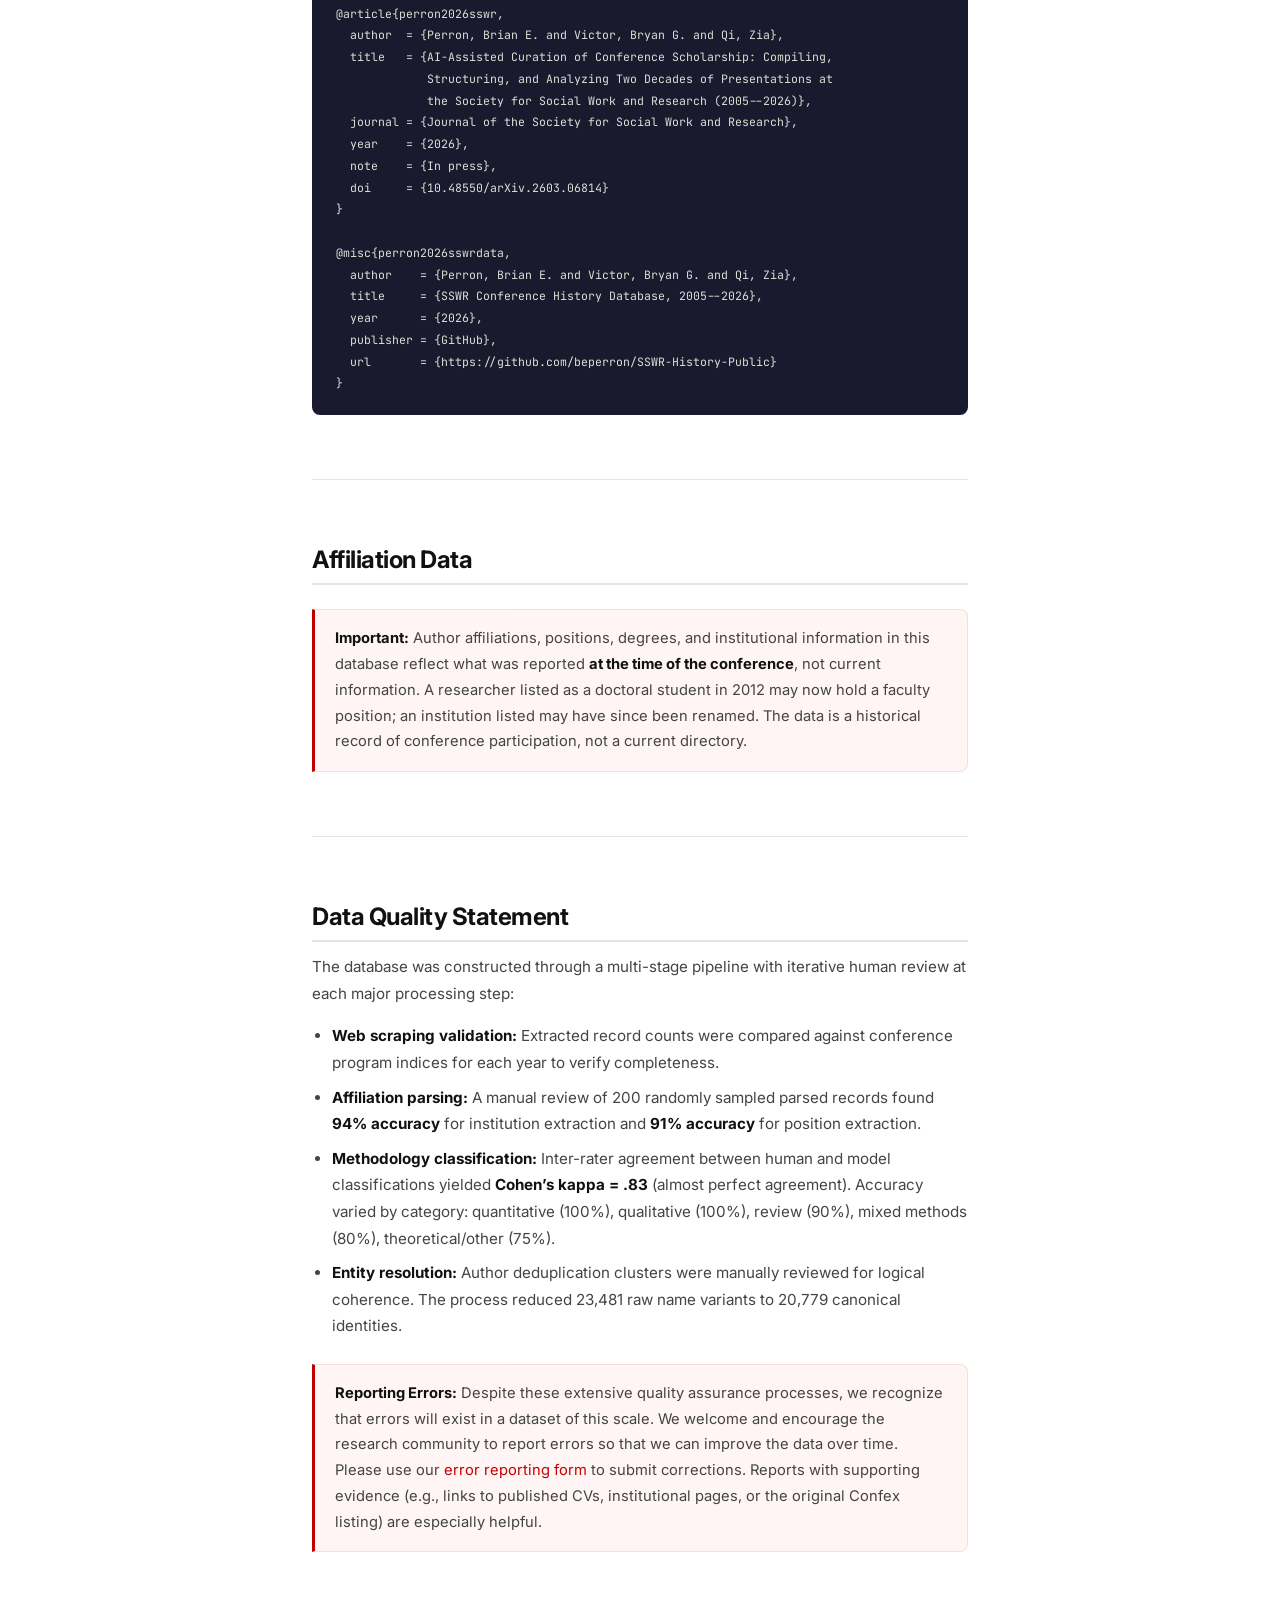
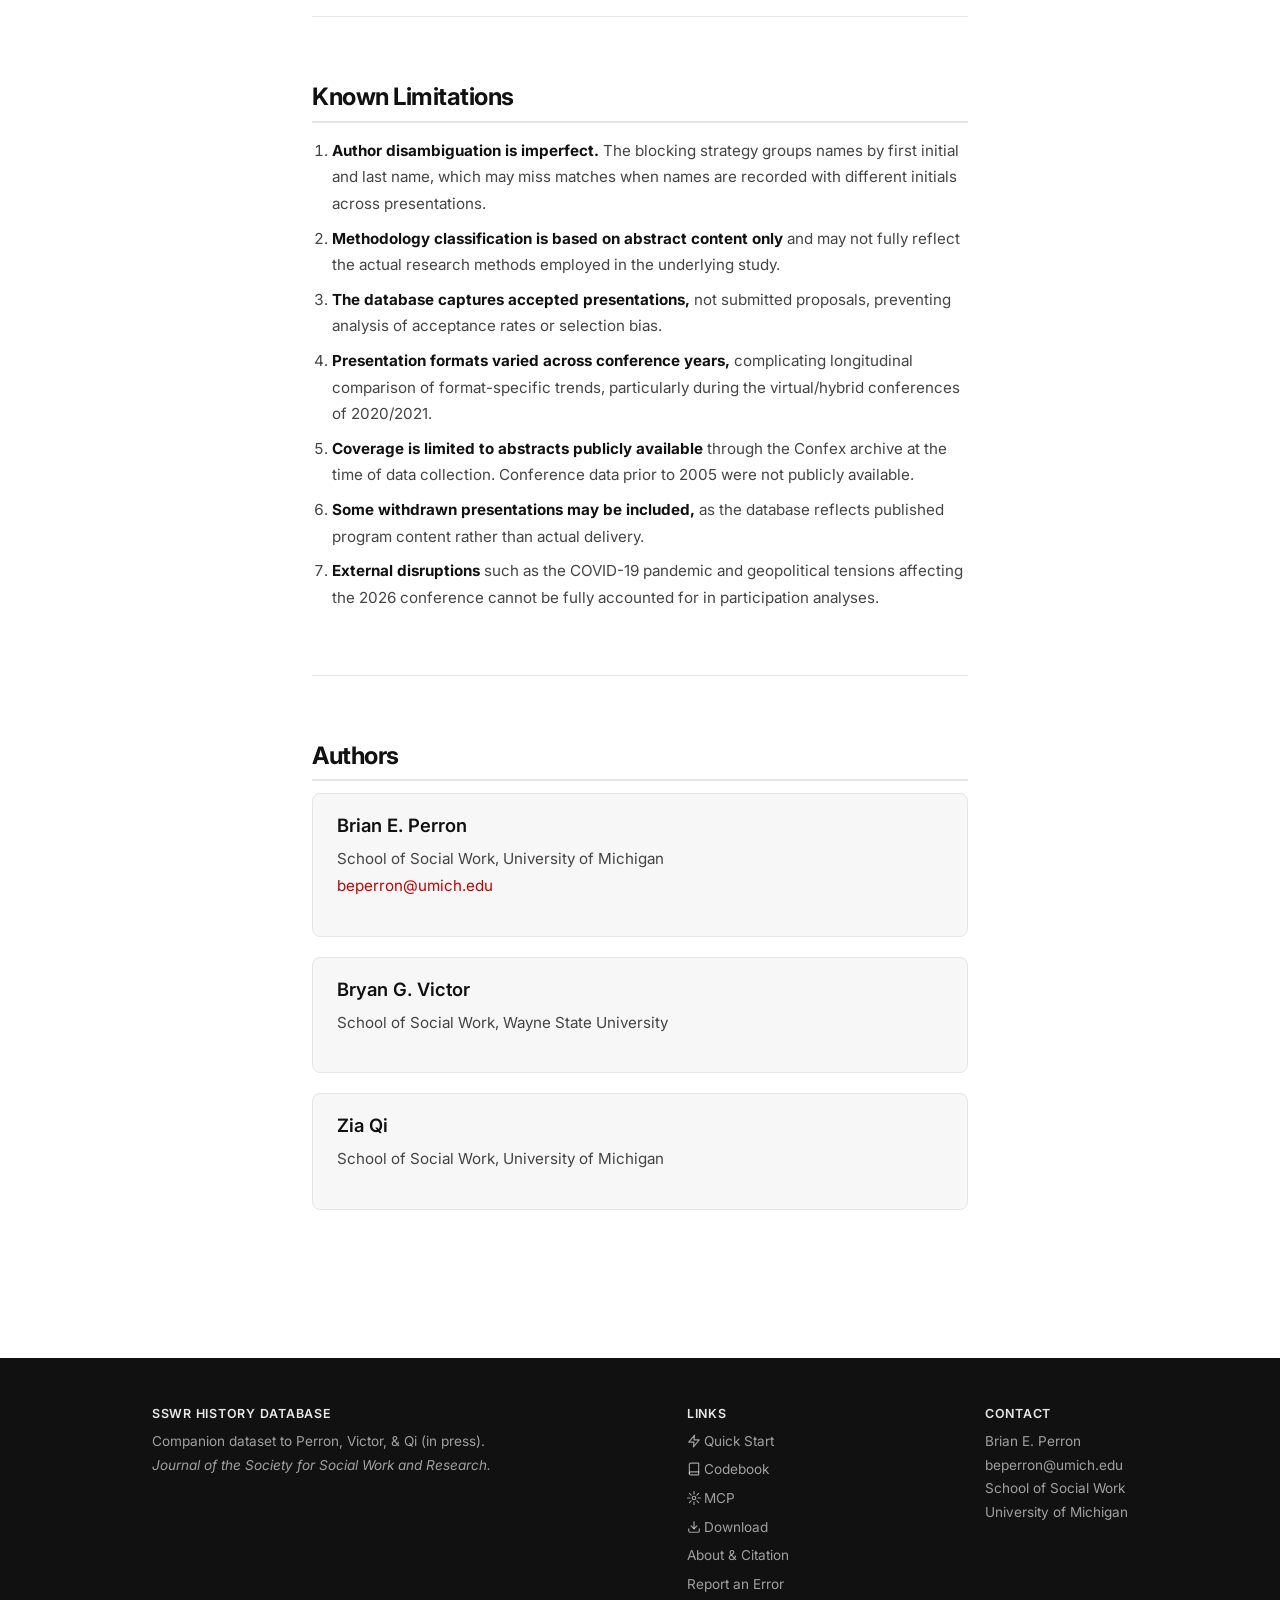
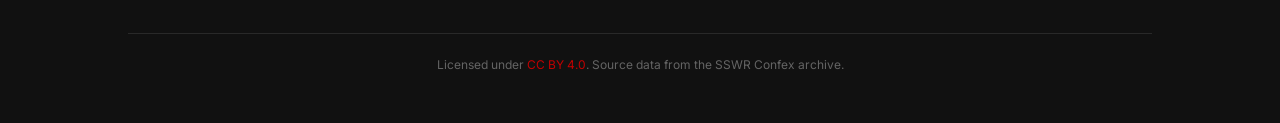
==== commit 103c70f4: "Add inline SVG navigation icons (Lucide-style) - Home (house), Quick Start (lightning bolt), Codeboo" ====
--- a/docs/about.html
+++ b/docs/about.html
@@ -17,12 +17,12 @@
       <a href="index.html" class="nav-brand"><img src="assets/seal.png" alt="">SSWR History</a>
       <button class="nav-toggle" aria-label="Toggle navigation" aria-expanded="false">&#9776;</button>
       <ul class="nav-links">
-        <li><a href="index.html">Home</a></li>
-        <li><a href="quickstart.html">Quick Start</a></li>
-        <li><a href="codebook.html">Codebook</a></li>
-        <li><a href="mcp.html">MCP</a></li>
-        <li><a href="download.html">Download</a></li>
-        <li><a href="about.html" class="active">About</a></li>
+        <li><a href="index.html"><svg width="14" height="14" viewBox="0 0 24 24" fill="none" stroke="currentColor" stroke-width="2" stroke-linecap="round" stroke-linejoin="round" style="vertical-align:-2px;margin-right:3px"><path d="M3 9l9-7 9 7v11a2 2 0 0 1-2 2H5a2 2 0 0 1-2-2z"/><polyline points="9 22 9 12 15 12 15 22"/></svg>Home</a></li>
+        <li><a href="quickstart.html"><svg width="14" height="14" viewBox="0 0 24 24" fill="none" stroke="currentColor" stroke-width="2" stroke-linecap="round" stroke-linejoin="round" style="vertical-align:-2px;margin-right:3px"><polygon points="13 2 3 14 12 14 11 22 21 10 12 10 13 2"/></svg>Quick Start</a></li>
+        <li><a href="codebook.html"><svg width="14" height="14" viewBox="0 0 24 24" fill="none" stroke="currentColor" stroke-width="2" stroke-linecap="round" stroke-linejoin="round" style="vertical-align:-2px;margin-right:3px"><path d="M4 19.5A2.5 2.5 0 0 1 6.5 17H20"/><path d="M6.5 2H20v20H6.5A2.5 2.5 0 0 1 4 19.5v-15A2.5 2.5 0 0 1 6.5 2z"/></svg>Codebook</a></li>
+        <li><a href="mcp.html"><svg width="14" height="14" viewBox="0 0 24 24" fill="none" stroke="currentColor" stroke-width="2" stroke-linecap="round" stroke-linejoin="round" style="vertical-align:-2px;margin-right:3px"><circle cx="12" cy="12" r="3"/><path d="M12 1v4M12 19v4M4.2 4.2l2.8 2.8M17 17l2.8 2.8M1 12h4M19 12h4M4.2 19.8l2.8-2.8M17 7l2.8-2.8"/></svg>MCP</a></li>
+        <li><a href="download.html"><svg width="14" height="14" viewBox="0 0 24 24" fill="none" stroke="currentColor" stroke-width="2" stroke-linecap="round" stroke-linejoin="round" style="vertical-align:-2px;margin-right:3px"><path d="M21 15v4a2 2 0 0 1-2 2H5a2 2 0 0 1-2-2v-4"/><polyline points="7 10 12 15 17 10"/><line x1="12" y1="15" x2="12" y2="3"/></svg>Download</a></li>
+        <li><a href="about.html" class="active"><svg width="14" height="14" viewBox="0 0 24 24" fill="none" stroke="currentColor" stroke-width="2" stroke-linecap="round" stroke-linejoin="round" style="vertical-align:-2px;margin-right:3px"><circle cx="12" cy="12" r="10"/><line x1="12" y1="16" x2="12" y2="12"/><line x1="12" y1="8" x2="12.01" y2="8"/></svg>About</a></li>
       </ul>
     </nav>
   </header>
@@ -152,10 +152,10 @@
       <div class="footer-col">
         <h4>Links</h4>
         <ul>
-        <li><a href="quickstart.html">Quick Start</a></li>
-          <li><a href="codebook.html">Codebook</a></li>
-        <li><a href="mcp.html">MCP</a></li>
-          <li><a href="download.html">Download</a></li>
+        <li><a href="quickstart.html"><svg width="14" height="14" viewBox="0 0 24 24" fill="none" stroke="currentColor" stroke-width="2" stroke-linecap="round" stroke-linejoin="round" style="vertical-align:-2px;margin-right:3px"><polygon points="13 2 3 14 12 14 11 22 21 10 12 10 13 2"/></svg>Quick Start</a></li>
+          <li><a href="codebook.html"><svg width="14" height="14" viewBox="0 0 24 24" fill="none" stroke="currentColor" stroke-width="2" stroke-linecap="round" stroke-linejoin="round" style="vertical-align:-2px;margin-right:3px"><path d="M4 19.5A2.5 2.5 0 0 1 6.5 17H20"/><path d="M6.5 2H20v20H6.5A2.5 2.5 0 0 1 4 19.5v-15A2.5 2.5 0 0 1 6.5 2z"/></svg>Codebook</a></li>
+        <li><a href="mcp.html"><svg width="14" height="14" viewBox="0 0 24 24" fill="none" stroke="currentColor" stroke-width="2" stroke-linecap="round" stroke-linejoin="round" style="vertical-align:-2px;margin-right:3px"><circle cx="12" cy="12" r="3"/><path d="M12 1v4M12 19v4M4.2 4.2l2.8 2.8M17 17l2.8 2.8M1 12h4M19 12h4M4.2 19.8l2.8-2.8M17 7l2.8-2.8"/></svg>MCP</a></li>
+          <li><a href="download.html"><svg width="14" height="14" viewBox="0 0 24 24" fill="none" stroke="currentColor" stroke-width="2" stroke-linecap="round" stroke-linejoin="round" style="vertical-align:-2px;margin-right:3px"><path d="M21 15v4a2 2 0 0 1-2 2H5a2 2 0 0 1-2-2v-4"/><polyline points="7 10 12 15 17 10"/><line x1="12" y1="15" x2="12" y2="3"/></svg>Download</a></li>
           <li><a href="about.html">About &amp; Citation</a></li>
           <li><a href="https://github.com/beperron/SSWR-History-Public/issues/new?template=data-error-report.yml">Report an Error</a></li>
         </ul>
--- a/docs/css/style.css
+++ b/docs/css/style.css
@@ -1,30 +1,33 @@
 /* ============================================================
    SSWR Conference History Database
-   Aesthetic: warm scholarly minimalism, seal-inspired palette
+   High-contrast documentation style
    ============================================================ */
 
-@import url('https://fonts.googleapis.com/css2?family=JetBrains+Mono:wght@400;500;600;700&family=Inter:wght@300;400;500;600&display=swap');
+@import url('https://fonts.googleapis.com/css2?family=Inter:wght@300;400;500;600;700;800&family=Newsreader:ital,wght@0,400;0,500;1,400&family=JetBrains+Mono:wght@400;500&display=swap');
 
 :root {
-  --vermillion:   #b5403a;
-  --vermillion-soft: #d4726b;
-  --ink:          #1a1a1a;
-  --ink-light:    #3d3835;
-  --ink-muted:    #7a736e;
-  --paper:        #f9f6f1;
-  --paper-warm:   #f3ede4;
   --white:        #ffffff;
-  --border:       #e6e0d8;
-  --border-light: #efebe5;
-  --code-bg:      #f5f2ed;
-
-  --font-mono: 'JetBrains Mono', 'Menlo', 'Consolas', monospace;
-  --font-sans: 'Inter', -apple-system, 'Helvetica Neue', sans-serif;
-
-  --max-prose:  44rem;
-  --max-wide:   62rem;
-  --max-full:   72rem;
-  --section-gap: 5rem;
+  --bg:           #ffffff;
+  --bg-alt:       #f7f7f8;
+  --bg-code:      #1a1a2e;
+  --ink:          #111111;
+  --ink-secondary:#444444;
+  --ink-muted:    #666666;
+  --ink-light:    #999999;
+  --border:       #e5e5e5;
+  --border-light: #f0f0f0;
+  --red:          #c20000;
+  --red-bg:       #fff5f5;
+  --red-soft:     #e84040;
+  --blue-bg:      #f0f7ff;
+
+  --font-sans:  'Inter', -apple-system, sans-serif;
+  --font-serif: 'Newsreader', 'Georgia', serif;
+  --font-mono:  'JetBrains Mono', 'Menlo', monospace;
+
+  --max-prose: 44rem;
+  --max-wide:  64rem;
+  --section-gap: 4rem;
 }
 
 /* ---- Reset ---- */
@@ -33,76 +36,94 @@
 body {
   margin: 0;
   font-family: var(--font-sans);
-  font-size: 1rem;
+  font-size: 0.95rem;
   font-weight: 400;
   line-height: 1.75;
-  color: var(--ink-light);
-  background: var(--paper);
+  color: var(--ink-secondary);
+  background: var(--bg);
   -webkit-font-smoothing: antialiased;
-  -moz-osx-font-smoothing: grayscale;
 }
 
 img { max-width: 100%; display: block; }
 
 a {
-  color: var(--vermillion);
+  color: var(--red);
   text-decoration: none;
-  transition: color .2s;
-}
-a:hover { color: var(--ink); }
-
-::selection { background: rgba(181,64,58,.12); }
+  transition: color .15s;
+}
+a:hover { color: var(--ink); text-decoration: underline; }
+
+::selection { background: rgba(194,0,0,.1); }
 
 /* ---- Typography ---- */
 h1, h2, h3, h4 {
-  font-family: var(--font-mono);
-  font-weight: 600;
+  font-family: var(--font-sans);
   color: var(--ink);
   line-height: 1.3;
-  margin-top: 2.5rem;
+}
+
+h1 {
+  font-size: 2.25rem;
+  font-weight: 800;
+  letter-spacing: -0.04em;
+  margin-top: 0;
+  margin-bottom: 1rem;
+}
+
+h2 {
+  font-size: 1.5rem;
+  font-weight: 700;
+  letter-spacing: -0.02em;
+  margin-top: 3rem;
   margin-bottom: 0.75rem;
-  letter-spacing: -0.02em;
-}
-h1 { font-size: 1.75rem; font-weight: 700; }
-h2 {
+  padding-bottom: 0.5rem;
+  border-bottom: 2px solid var(--border);
+}
+
+h3 {
   font-size: 1.15rem;
-  text-transform: uppercase;
-  letter-spacing: 0.06em;
-  color: var(--ink-muted);
-  border: none;
-  padding-bottom: 0;
-  margin-top: 3rem;
-}
-h3 { font-size: 1.05rem; font-weight: 500; }
-h4 { font-size: 0.95rem; font-weight: 600; }
-
-p { margin: 0 0 1.25rem; }
+  font-weight: 600;
+  margin-top: 2rem;
+  margin-bottom: 0.5rem;
+}
+
+h4 {
+  font-size: 0.95rem;
+  font-weight: 600;
+  margin-top: 1.5rem;
+  margin-bottom: 0.4rem;
+}
+
+p { margin: 0 0 1rem; }
+
+strong { color: var(--ink); }
 
 code {
   font-family: var(--font-mono);
   font-size: 0.85em;
-  background: var(--code-bg);
-  padding: 0.15em 0.45em;
-  border-radius: 3px;
-  color: var(--ink);
-}
+  background: var(--bg-alt);
+  padding: 0.2em 0.45em;
+  border-radius: 4px;
+  color: var(--red);
+}
+
 pre {
-  background: var(--ink);
-  color: #e8e3dc;
-  border: none;
-  border-radius: 8px;
+  background: var(--bg-code);
+  color: #e0ddd5;
   padding: 1.25rem 1.5rem;
   overflow-x: auto;
   font-size: 0.85rem;
   line-height: 1.6;
-}
-pre code { background: none; padding: 0; color: inherit; }
+  border-radius: 8px;
+  margin: 1.25rem 0;
+}
+pre code { background: none; padding: 0; color: inherit; border-radius: 0; }
 
 blockquote {
   margin: 1.5rem 0;
   padding: 0 0 0 1.25rem;
-  border-left: 2px solid var(--border);
-  color: var(--ink-muted);
+  border-left: 3px solid var(--red);
+  color: var(--ink-secondary);
   font-style: italic;
 }
 
@@ -112,38 +133,38 @@
   margin: var(--section-gap) 0;
 }
 
+ol, ul { padding-left: 1.25rem; }
+li { margin-bottom: 0.5rem; }
+
+/* ---- Layout ---- */
+.container       { max-width: var(--max-prose); margin: 0 auto; padding: 0 1.5rem; }
+.container--wide { max-width: var(--max-wide);  margin: 0 auto; padding: 0 1.5rem; }
+main { padding: 2.5rem 0 var(--section-gap); }
+
 /* ---- Beta Banner ---- */
 .beta-banner {
   background: var(--ink);
-  color: rgba(233,228,220,.7);
-  font-family: var(--font-mono);
-  font-size: 0.72rem;
+  color: rgba(255,255,255,.7);
+  font-family: var(--font-sans);
+  font-size: 0.75rem;
+  font-weight: 500;
   text-align: center;
-  padding: 0.4rem 1rem;
-  letter-spacing: 0.04em;
-}
-.beta-banner a { color: var(--vermillion-soft); }
-.beta-banner strong { color: rgba(233,228,220,.9); }
-
-/* ---- Layout ---- */
-.container       { max-width: var(--max-prose); margin: 0 auto; padding: 0 1.5rem; }
-.container--wide { max-width: var(--max-wide); margin: 0 auto; padding: 0 1.5rem; }
-.container--full { max-width: var(--max-full); margin: 0 auto; padding: 0 1.5rem; }
-main { padding: 3rem 0 var(--section-gap); }
+  padding: 0.5rem 1rem;
+  letter-spacing: 0.02em;
+}
+.beta-banner a { color: rgba(255,255,255,.9); text-decoration: underline; }
+.beta-banner strong { color: #fff; }
 
 /* ---- Header / Nav ---- */
 .site-header {
-  background: var(--paper);
+  background: var(--white);
   border-bottom: 1px solid var(--border);
   position: sticky;
   top: 0;
   z-index: 100;
-  backdrop-filter: blur(12px);
-  -webkit-backdrop-filter: blur(12px);
-  background: rgba(249,246,241,.92);
 }
 .nav-inner {
-  max-width: var(--max-full);
+  max-width: var(--max-wide);
   margin: 0 auto;
   padding: 0 1.5rem;
   display: flex;
@@ -155,137 +176,133 @@
   display: flex;
   align-items: center;
   gap: 0.6rem;
-  font-family: var(--font-mono);
+  font-family: var(--font-sans);
   font-size: 0.9rem;
-  font-weight: 600;
-  color: var(--ink);
-  letter-spacing: 0.02em;
-}
-.nav-brand img {
-  height: 28px;
-  width: auto;
-}
-.nav-brand:hover { color: var(--vermillion); }
-.nav-links { display: flex; gap: 0; list-style: none; margin: 0; padding: 0; }
+  font-weight: 700;
+  color: var(--ink);
+  letter-spacing: -0.01em;
+}
+.nav-brand img { height: 26px; width: auto; }
+.nav-brand:hover { color: var(--ink); text-decoration: none; }
+.nav-links { display: flex; gap: 0.15rem; list-style: none; margin: 0; padding: 0; }
 .nav-links a {
   color: var(--ink-muted);
-  font-family: var(--font-mono);
-  font-size: 0.78rem;
+  font-family: var(--font-sans);
+  font-size: 0.85rem;
   font-weight: 500;
-  padding: 0.5rem 0.85rem;
-  border-radius: 4px;
-  letter-spacing: 0.02em;
-  transition: color .2s, background .2s;
-}
-.nav-links a:hover { color: var(--ink); background: var(--paper-warm); }
-.nav-links a.active { color: var(--vermillion); }
-.nav-toggle { display: none; background: none; border: none; color: var(--ink); font-size: 1.3rem; cursor: pointer; padding: 0.25rem; }
+  padding: 0.4rem 0.75rem;
+  border-radius: 6px;
+  transition: all .15s;
+}
+.nav-links a:hover { color: var(--ink); background: var(--bg-alt); text-decoration: none; }
+.nav-links a.active { color: var(--red); font-weight: 600; }
+.nav-toggle { display: none; background: none; border: none; color: var(--ink); font-size: 1.3rem; cursor: pointer; }
 
 /* ---- Hero ---- */
 .hero {
-  background: var(--paper);
-  color: var(--ink);
-  padding: 5rem 0 3.5rem;
-  text-align: center;
+  padding: 4rem 0 2rem;
 }
 .hero h1 {
-  color: var(--ink);
-  font-size: 2.25rem;
-  font-weight: 700;
+  font-size: 2.75rem;
+  font-weight: 800;
+  letter-spacing: -0.04em;
+  line-height: 1.1;
   margin: 0 0 1rem;
-  letter-spacing: -0.03em;
-  line-height: 1.15;
+  color: var(--ink);
 }
 .hero .subtitle {
-  font-family: var(--font-sans);
-  font-size: 1.05rem;
-  font-weight: 300;
-  color: var(--ink-muted);
+  font-size: 1.1rem;
+  font-weight: 400;
+  color: var(--ink-secondary);
   max-width: 36rem;
-  margin: 0 auto 2rem;
   line-height: 1.7;
+  margin-bottom: 1.5rem;
 }
 .hero .badge {
   display: inline-block;
   font-family: var(--font-mono);
-  font-size: 0.78rem;
+  font-size: 0.75rem;
   font-weight: 500;
-  color: var(--ink-muted);
-  padding: 0.4rem 1rem;
-  border: 1px solid var(--border);
-  border-radius: 99px;
-}
-.hero .badge a { color: var(--vermillion); }
+  color: var(--red);
+  background: var(--red-bg);
+  padding: 0.3rem 0.8rem;
+  border-radius: 4px;
+}
 
 /* ---- Stat Cards ---- */
 .stats-bar {
   display: grid;
   grid-template-columns: repeat(5, 1fr);
   gap: 0;
-  margin: 0 auto 3rem;
+  margin: 2rem auto;
   max-width: var(--max-wide);
   padding: 0 1.5rem;
+  border-top: 1px solid var(--border);
+  border-bottom: 1px solid var(--border);
 }
 .stat-card {
   text-align: center;
-  padding: 1.75rem 0.75rem;
+  padding: 1.5rem 0.5rem;
   border-right: 1px solid var(--border);
 }
 .stat-card:last-child { border-right: none; }
 .stat-card .number {
-  font-family: var(--font-mono);
+  font-family: var(--font-sans);
   font-size: 1.75rem;
-  font-weight: 700;
+  font-weight: 800;
   color: var(--ink);
   display: block;
   line-height: 1;
-  letter-spacing: -0.02em;
+  letter-spacing: -0.03em;
 }
 .stat-card .label {
-  font-family: var(--font-mono);
-  font-size: 0.68rem;
-  color: var(--ink-muted);
+  font-family: var(--font-sans);
+  font-size: 0.7rem;
+  font-weight: 600;
+  color: var(--ink-light);
   text-transform: uppercase;
-  letter-spacing: 0.1em;
-  margin-top: 0.5rem;
+  letter-spacing: 0.08em;
+  margin-top: 0.4rem;
   display: block;
 }
 
 /* ---- Section ---- */
 .section { margin-bottom: var(--section-gap); }
 .section-label {
-  font-family: var(--font-mono);
+  font-family: var(--font-sans);
   font-size: 0.7rem;
-  font-weight: 600;
+  font-weight: 700;
   text-transform: uppercase;
-  letter-spacing: 0.15em;
-  color: var(--vermillion);
-  margin-bottom: 0.5rem;
-}
-
-/* ---- Cards / Panels ---- */
+  letter-spacing: 0.1em;
+  color: var(--red);
+  margin-bottom: 0.25rem;
+}
+
+/* ---- Cards ---- */
 .card {
-  background: var(--white);
+  background: var(--bg-alt);
   border: 1px solid var(--border);
-  border-radius: 6px;
-  padding: 1.5rem;
-  margin-bottom: 1.5rem;
+  border-radius: 8px;
+  padding: 1.25rem 1.5rem;
+  margin-bottom: 1.25rem;
 }
 .card h3 { margin-top: 0; }
 
 .callout {
-  background: rgba(181,64,58,.04);
-  border-left: 2px solid var(--vermillion);
+  background: var(--red-bg);
+  border: 1px solid rgba(194,0,0,.1);
+  border-left: 3px solid var(--red);
+  border-radius: 0 8px 8px 0;
   padding: 1rem 1.25rem;
-  border-radius: 0 4px 4px 0;
-  margin: 1.75rem 0;
-  font-size: 0.95rem;
+  margin: 1.5rem 0;
+  font-size: 0.92rem;
 }
 .callout p:last-child { margin-bottom: 0; }
 
 .callout--blue {
-  background: rgba(60,80,110,.04);
-  border-left-color: var(--ink-muted);
+  background: var(--blue-bg);
+  border-color: rgba(0,80,194,.1);
+  border-left-color: #2563eb;
 }
 
 /* ---- Tables ---- */
@@ -293,65 +310,49 @@
   width: 100%;
   border-collapse: collapse;
   font-size: 0.9rem;
-  margin: 1.5rem 0;
+  margin: 1.25rem 0;
 }
 thead th {
-  font-family: var(--font-mono);
-  font-weight: 600;
-  font-size: 0.72rem;
+  font-family: var(--font-sans);
+  font-weight: 600;
+  font-size: 0.78rem;
   text-transform: uppercase;
-  letter-spacing: 0.08em;
+  letter-spacing: 0.04em;
   color: var(--ink-muted);
   text-align: left;
-  padding: 0.75rem 0.75rem;
-  border-bottom: 1px solid var(--ink);
-  background: transparent;
+  padding: 0.6rem 0.75rem;
+  border-bottom: 2px solid var(--ink);
+  background: var(--bg);
   position: sticky;
   top: 3.5rem;
 }
 tbody td {
-  padding: 0.65rem 0.75rem;
+  padding: 0.55rem 0.75rem;
   border-bottom: 1px solid var(--border-light);
   vertical-align: top;
-  font-family: var(--font-sans);
-}
-tbody tr:hover { background: rgba(181,64,58,.02); }
-.table-wrap { overflow-x: auto; -webkit-overflow-scrolling: touch; }
-
-/* ---- Year Chart (CSS bars) ---- */
+}
+tbody tr:hover { background: var(--bg-alt); }
+tbody td code { color: var(--ink); background: var(--bg-alt); }
+.table-wrap { overflow-x: auto; }
+
+/* ---- Year Chart ---- */
 .year-bar {
   display: flex;
   align-items: center;
-  gap: 0.6rem;
-  margin-bottom: 0.25rem;
+  gap: 0.5rem;
+  margin-bottom: 0.2rem;
   font-family: var(--font-mono);
   font-size: 0.75rem;
 }
-.year-bar .year {
-  width: 2.75rem;
-  text-align: right;
-  color: var(--ink-muted);
-  flex-shrink: 0;
-}
-.year-bar .bar {
-  height: 0.5rem;
-  background: var(--vermillion);
-  border-radius: 1px;
-  opacity: 0.65;
-  transition: opacity .2s;
-}
+.year-bar .year { width: 2.5rem; text-align: right; color: var(--ink-light); flex-shrink: 0; }
+.year-bar .bar { height: 4px; background: var(--red); border-radius: 2px; opacity: 0.7; }
 .year-bar:hover .bar { opacity: 1; }
-.year-bar .count {
-  color: var(--ink-muted);
-  min-width: 2.75rem;
-  font-size: 0.72rem;
-}
+.year-bar .count { color: var(--ink-light); min-width: 2.5rem; font-size: 0.72rem; }
 
 /* ---- Codebook Field Blocks ---- */
 .field-block {
-  border-bottom: 1px solid var(--border);
-  margin-bottom: 0;
-  padding: 1.25rem 0;
+  padding: 1rem 0;
+  border-bottom: 1px solid var(--border-light);
 }
 .field-block:last-child { border-bottom: none; }
 .field-header {
@@ -359,153 +360,148 @@
   align-items: baseline;
   gap: 0.75rem;
   flex-wrap: wrap;
-  margin-bottom: 0.5rem;
+  margin-bottom: 0.3rem;
 }
 .field-name {
   font-family: var(--font-mono);
-  font-size: 0.95rem;
-  font-weight: 600;
+  font-size: 0.9rem;
+  font-weight: 500;
   color: var(--ink);
 }
 .field-type {
-  font-family: var(--font-mono);
+  font-family: var(--font-sans);
   font-size: 0.68rem;
-  font-weight: 500;
+  font-weight: 600;
+  text-transform: uppercase;
   letter-spacing: 0.04em;
-  color: var(--ink-muted);
-}
-.field-body { padding: 0; }
-.field-body p { margin: 0 0 0.4rem; font-size: 0.93rem; }
+  color: var(--ink-light);
+  background: var(--bg-alt);
+  padding: 0.15rem 0.5rem;
+  border-radius: 3px;
+}
+.field-body p { margin: 0 0 0.3rem; font-size: 0.9rem; }
 .field-body p:last-child { margin-bottom: 0; }
 .field-meta {
   display: flex;
-  gap: 1.25rem;
+  gap: 1rem;
   flex-wrap: wrap;
-  font-size: 0.82rem;
+  font-size: 0.8rem;
   font-family: var(--font-mono);
-  color: var(--ink-muted);
-  margin-top: 0.4rem;
-}
-.field-meta strong { color: var(--ink-light); font-weight: 600; }
+  color: var(--ink-light);
+  margin-top: 0.3rem;
+}
+.field-meta strong { color: var(--ink-secondary); font-weight: 500; }
 
 /* ---- Download Cards ---- */
 .download-grid {
   display: grid;
-  grid-template-columns: repeat(auto-fit, minmax(260px, 1fr));
+  grid-template-columns: repeat(auto-fit, minmax(240px, 1fr));
   gap: 1rem;
-  margin: 1.5rem 0;
+  margin: 1.25rem 0;
 }
 .download-card {
-  background: var(--white);
+  background: var(--bg-alt);
   border: 1px solid var(--border);
-  border-radius: 6px;
-  padding: 1.5rem;
+  border-radius: 8px;
+  padding: 1.25rem;
   display: flex;
   flex-direction: column;
-  transition: border-color .2s;
-}
-.download-card:hover { border-color: var(--vermillion-soft); }
+  transition: border-color .15s;
+}
+.download-card:hover { border-color: var(--red); }
 .download-card h3 { margin-top: 0; font-size: 1rem; }
-.download-card .meta { font-size: 0.88rem; color: var(--ink-muted); flex: 1; }
-.download-card .btn { margin-top: 1rem; }
+.download-card .meta { font-size: 0.85rem; color: var(--ink-muted); flex: 1; }
+.download-card .btn { margin-top: 0.75rem; }
 
 /* ---- Buttons ---- */
 .btn {
   display: inline-block;
-  font-family: var(--font-mono);
-  font-size: 0.8rem;
-  font-weight: 500;
+  font-family: var(--font-sans);
+  font-size: 0.82rem;
+  font-weight: 600;
   padding: 0.55rem 1.25rem;
-  border-radius: 4px;
+  border-radius: 6px;
   border: none;
   cursor: pointer;
   text-align: center;
-  letter-spacing: 0.02em;
-  transition: all .2s;
-}
+  transition: all .15s;
+}
+.btn:hover { text-decoration: none; }
 .btn:active { transform: scale(.98); }
 .btn--primary {
-  background: var(--ink);
-  color: var(--paper);
-}
-.btn--primary:hover { background: var(--vermillion); color: #fff; }
+  background: var(--red);
+  color: #fff;
+}
+.btn--primary:hover { background: #a50000; color: #fff; }
 .btn--outline {
   background: transparent;
   color: var(--ink);
   border: 1px solid var(--border);
 }
-.btn--outline:hover { border-color: var(--ink); }
-.btn--sm { font-size: 0.75rem; padding: 0.4rem 0.9rem; }
+.btn--outline:hover { border-color: var(--ink); background: var(--bg-alt); }
+.btn--sm { font-size: 0.78rem; padding: 0.4rem 0.9rem; }
 
 /* ---- Citation Block ---- */
 .citation-block {
   position: relative;
+  background: var(--bg-alt);
+  border: 1px solid var(--border);
+  border-radius: 6px;
+  padding: 1rem 3rem 1rem 1.25rem;
+  font-size: 0.9rem;
+  line-height: 1.6;
+  margin: 1rem 0;
+}
+.citation-block .copy-btn {
+  position: absolute;
+  top: 0.5rem;
+  right: 0.5rem;
   background: var(--white);
   border: 1px solid var(--border);
   border-radius: 4px;
-  padding: 1.25rem 3rem 1.25rem 1.25rem;
-  font-size: 0.9rem;
-  line-height: 1.65;
-  margin: 1rem 0;
-}
-.citation-block .copy-btn {
-  position: absolute;
-  top: 0.6rem;
-  right: 0.6rem;
-  background: var(--paper);
-  border: 1px solid var(--border);
-  border-radius: 3px;
   padding: 0.25rem 0.5rem;
   font-size: 0.72rem;
+  font-weight: 500;
   cursor: pointer;
-  font-family: var(--font-mono);
+  font-family: var(--font-sans);
   color: var(--ink-muted);
-  transition: all .15s;
-}
-.citation-block .copy-btn:hover { background: var(--paper-warm); color: var(--ink); }
+}
+.citation-block .copy-btn:hover { background: var(--bg-alt); color: var(--ink); }
 
 /* ---- Quick Links ---- */
 .quick-links {
   display: grid;
-  grid-template-columns: repeat(auto-fit, minmax(150px, 1fr));
+  grid-template-columns: repeat(auto-fit, minmax(140px, 1fr));
   gap: 0.75rem;
-  margin: 2rem 0;
+  margin: 1.5rem 0;
 }
 .quick-link {
   text-align: center;
-  padding: 1.5rem 0.75rem;
+  padding: 1.25rem 0.75rem;
   border: 1px solid var(--border);
-  border-radius: 4px;
-  background: var(--white);
-  transition: border-color .2s;
-}
-.quick-link:hover {
-  border-color: var(--vermillion);
-  color: var(--vermillion);
-}
-.quick-link .icon {
-  font-size: 1.2rem;
-  margin-bottom: 0.6rem;
-  display: block;
-  opacity: 0.6;
-}
+  border-radius: 8px;
+  background: var(--bg);
+  transition: all .15s;
+}
+.quick-link:hover { border-color: var(--red); background: var(--red-bg); text-decoration: none; }
+.quick-link .icon { font-size: 1.25rem; margin-bottom: 0.4rem; display: block; }
 .quick-link .ql-label {
-  font-family: var(--font-mono);
-  font-weight: 500;
-  font-size: 0.78rem;
-  letter-spacing: 0.02em;
+  font-family: var(--font-sans);
+  font-weight: 600;
+  font-size: 0.82rem;
+  color: var(--ink);
 }
 
 /* ---- Footer ---- */
 .site-footer {
   background: var(--ink);
-  color: rgba(233,228,220,.6);
+  color: rgba(255,255,255,.6);
   padding: 3rem 0 2rem;
   margin-top: var(--section-gap);
   font-size: 0.85rem;
 }
 .footer-inner {
-  max-width: var(--max-full);
+  max-width: var(--max-wide);
   margin: 0 auto;
   padding: 0 1.5rem;
   display: flex;
@@ -515,37 +511,37 @@
   gap: 2rem;
 }
 .footer-col h4 {
-  color: rgba(233,228,220,.85);
-  font-family: var(--font-mono);
-  font-size: 0.72rem;
+  color: rgba(255,255,255,.9);
+  font-family: var(--font-sans);
+  font-size: 0.78rem;
+  font-weight: 600;
   text-transform: uppercase;
-  letter-spacing: 0.1em;
+  letter-spacing: 0.06em;
   margin-top: 0;
-  margin-bottom: 0.75rem;
-}
-.footer-col a { color: rgba(233,228,220,.6); }
-.footer-col a:hover { color: var(--vermillion-soft); }
+  margin-bottom: 0.5rem;
+}
+.footer-col a { color: rgba(255,255,255,.6); }
+.footer-col a:hover { color: #fff; }
 .footer-col ul { list-style: none; margin: 0; padding: 0; }
-.footer-col li { margin-bottom: 0.35rem; }
+.footer-col li { margin-bottom: 0.3rem; }
 .footer-bottom {
-  max-width: var(--max-full);
+  max-width: var(--max-wide);
   margin: 2rem auto 0;
-  padding: 1.5rem 1.5rem 0;
-  border-top: 1px solid rgba(233,228,220,.1);
-  font-size: 0.78rem;
-  font-family: var(--font-mono);
-  color: rgba(233,228,220,.35);
+  padding: 1.25rem 1.5rem 0;
+  border-top: 1px solid rgba(255,255,255,.1);
+  font-size: 0.75rem;
+  color: rgba(255,255,255,.35);
   text-align: center;
 }
 
 /* ---- Responsive ---- */
 @media (max-width: 768px) {
-  .hero { padding: 3.5rem 0 2.5rem; }
-  .hero h1 { font-size: 1.6rem; }
-  .stats-bar { grid-template-columns: repeat(3, 1fr); border-top: 1px solid var(--border); }
-  .stat-card { border-bottom: 1px solid var(--border); padding: 1.25rem 0.5rem; }
+  .hero { padding: 2.5rem 0 1.5rem; }
+  .hero h1 { font-size: 2rem; }
+  .stats-bar { grid-template-columns: repeat(3, 1fr); }
   .stat-card .number { font-size: 1.3rem; }
-  h1 { font-size: 1.5rem; }
+  h1 { font-size: 1.75rem; }
+  h2 { font-size: 1.25rem; }
   .footer-inner { flex-direction: column; }
 
   .nav-links { display: none; }
@@ -556,10 +552,10 @@
     top: 3.5rem;
     left: 0;
     right: 0;
-    background: rgba(249,246,241,.98);
+    background: var(--white);
     padding: 0.5rem 1rem 1rem;
     border-bottom: 1px solid var(--border);
-    backdrop-filter: blur(12px);
+    box-shadow: 0 4px 12px rgba(0,0,0,.08);
   }
   .nav-toggle { display: block; }
 }
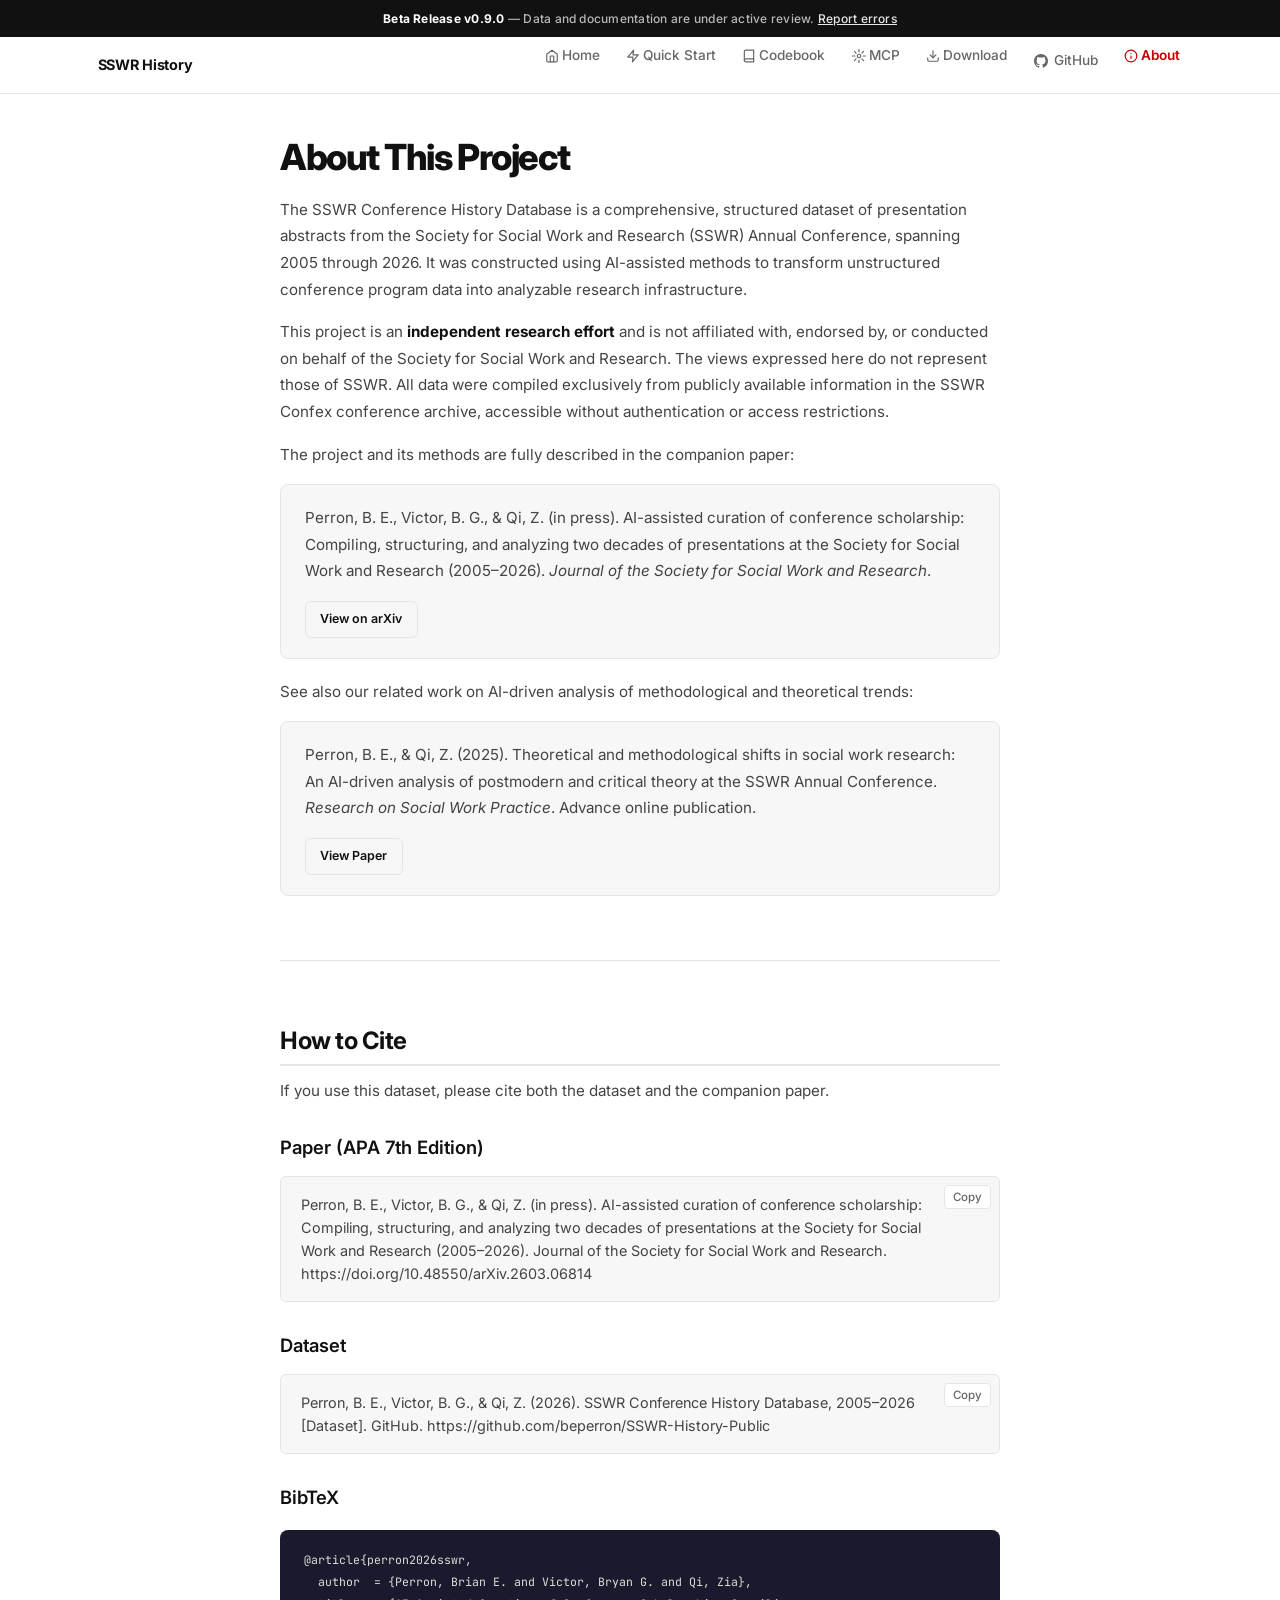
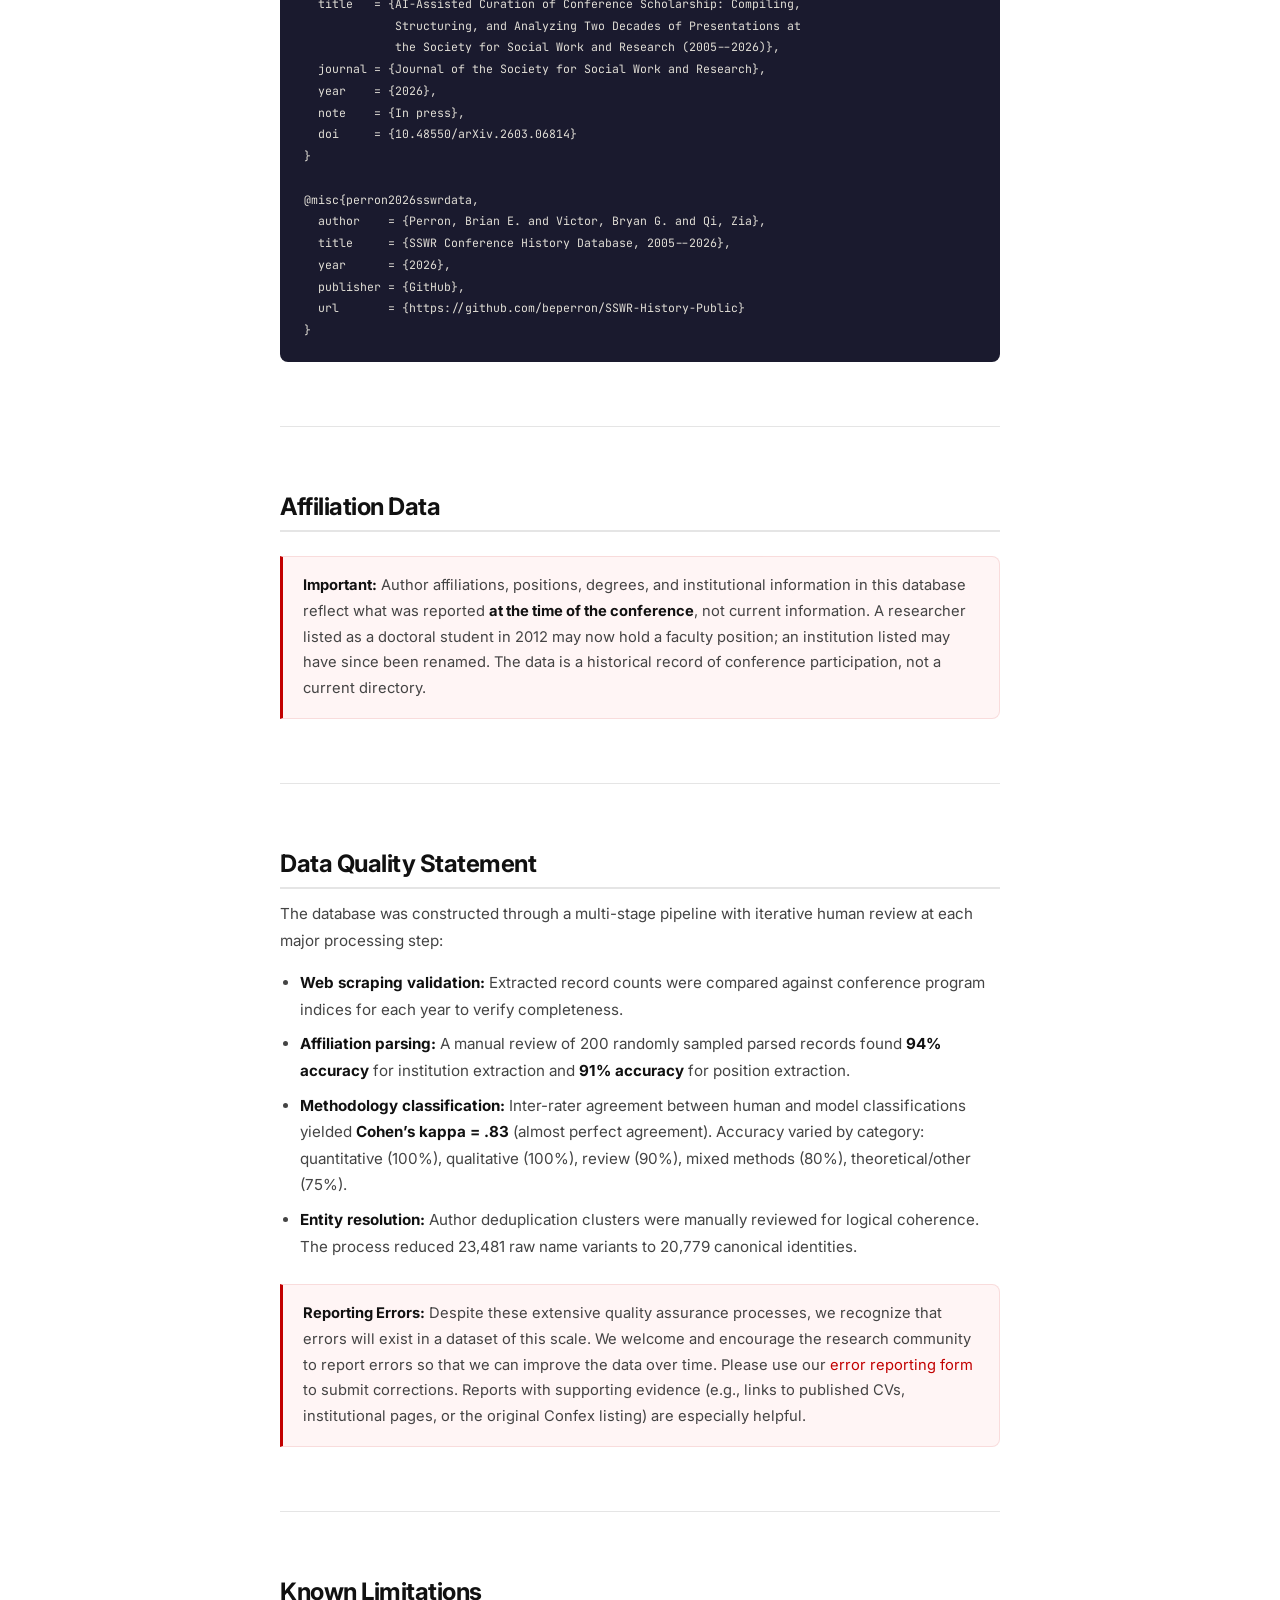
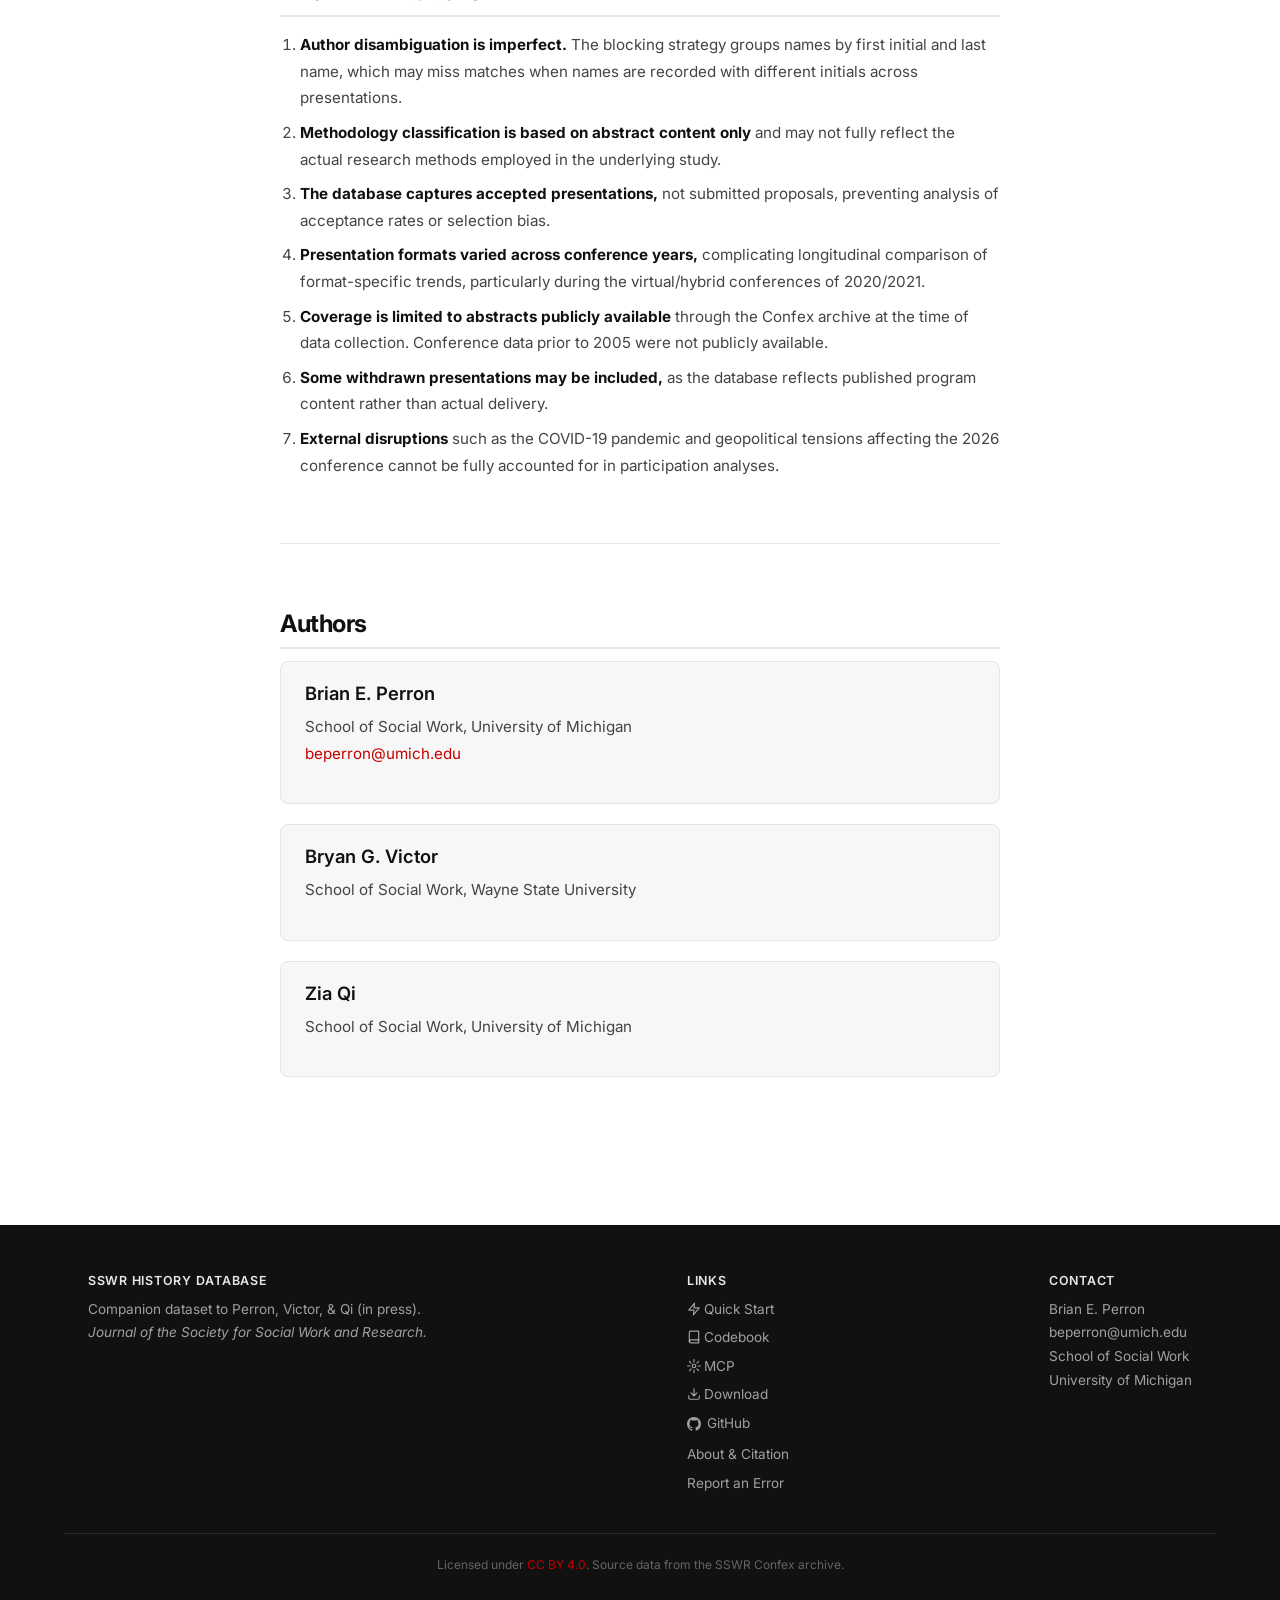
==== commit 2239ac6d: "Consolidate: remove MCP page, add GitHub nav, substack links, skill file updates Navigation: - Remov" ====
--- a/docs/about.html
+++ b/docs/about.html
@@ -22,6 +22,7 @@
         <li><a href="codebook.html"><svg width="14" height="14" viewBox="0 0 24 24" fill="none" stroke="currentColor" stroke-width="2" stroke-linecap="round" stroke-linejoin="round" style="vertical-align:-2px;margin-right:3px"><path d="M4 19.5A2.5 2.5 0 0 1 6.5 17H20"/><path d="M6.5 2H20v20H6.5A2.5 2.5 0 0 1 4 19.5v-15A2.5 2.5 0 0 1 6.5 2z"/></svg>Codebook</a></li>
         <li><a href="mcp.html"><svg width="14" height="14" viewBox="0 0 24 24" fill="none" stroke="currentColor" stroke-width="2" stroke-linecap="round" stroke-linejoin="round" style="vertical-align:-2px;margin-right:3px"><circle cx="12" cy="12" r="3"/><path d="M12 1v4M12 19v4M4.2 4.2l2.8 2.8M17 17l2.8 2.8M1 12h4M19 12h4M4.2 19.8l2.8-2.8M17 7l2.8-2.8"/></svg>MCP</a></li>
         <li><a href="download.html"><svg width="14" height="14" viewBox="0 0 24 24" fill="none" stroke="currentColor" stroke-width="2" stroke-linecap="round" stroke-linejoin="round" style="vertical-align:-2px;margin-right:3px"><path d="M21 15v4a2 2 0 0 1-2 2H5a2 2 0 0 1-2-2v-4"/><polyline points="7 10 12 15 17 10"/><line x1="12" y1="15" x2="12" y2="3"/></svg>Download</a></li>
+        <li><a href="https://github.com/beperron/SSWR-History-Public" style="display:inline-flex;align-items:center;gap:3px;"><svg width="14" height="14" viewBox="0 0 24 24" fill="currentColor" style="vertical-align:-2px;margin-right:3px"><path d="M12 0C5.37 0 0 5.37 0 12c0 5.31 3.435 9.795 8.205 11.385.6.105.825-.255.825-.57 0-.285-.015-1.23-.015-2.235-3.015.555-3.795-.735-4.035-1.41-.135-.345-.72-1.41-1.23-1.695-.42-.225-1.02-.78-.015-.795.945-.015 1.62.87 1.845 1.23 1.08 1.815 2.805 1.305 3.495.99.105-.78.42-1.305.765-1.605-2.67-.3-5.46-1.335-5.46-5.925 0-1.305.465-2.385 1.23-3.225-.12-.3-.54-1.53.12-3.18 0 0 1.005-.315 3.3 1.23.96-.27 1.98-.405 3-.405s2.04.135 3 .405c2.295-1.56 3.3-1.23 3.3-1.23.66 1.65.24 2.88.12 3.18.765.84 1.23 1.905 1.23 3.225 0 4.605-2.805 5.625-5.475 5.925.435.375.81 1.095.81 2.22 0 1.605-.015 2.895-.015 3.3 0 .315.225.69.825.57A12.02 12.02 0 0024 12c0-6.63-5.37-12-12-12z"/></svg>GitHub</a></li>
         <li><a href="about.html" class="active"><svg width="14" height="14" viewBox="0 0 24 24" fill="none" stroke="currentColor" stroke-width="2" stroke-linecap="round" stroke-linejoin="round" style="vertical-align:-2px;margin-right:3px"><circle cx="12" cy="12" r="10"/><line x1="12" y1="16" x2="12" y2="12"/><line x1="12" y1="8" x2="12.01" y2="8"/></svg>About</a></li>
       </ul>
     </nav>
@@ -156,7 +157,8 @@
           <li><a href="codebook.html"><svg width="14" height="14" viewBox="0 0 24 24" fill="none" stroke="currentColor" stroke-width="2" stroke-linecap="round" stroke-linejoin="round" style="vertical-align:-2px;margin-right:3px"><path d="M4 19.5A2.5 2.5 0 0 1 6.5 17H20"/><path d="M6.5 2H20v20H6.5A2.5 2.5 0 0 1 4 19.5v-15A2.5 2.5 0 0 1 6.5 2z"/></svg>Codebook</a></li>
         <li><a href="mcp.html"><svg width="14" height="14" viewBox="0 0 24 24" fill="none" stroke="currentColor" stroke-width="2" stroke-linecap="round" stroke-linejoin="round" style="vertical-align:-2px;margin-right:3px"><circle cx="12" cy="12" r="3"/><path d="M12 1v4M12 19v4M4.2 4.2l2.8 2.8M17 17l2.8 2.8M1 12h4M19 12h4M4.2 19.8l2.8-2.8M17 7l2.8-2.8"/></svg>MCP</a></li>
           <li><a href="download.html"><svg width="14" height="14" viewBox="0 0 24 24" fill="none" stroke="currentColor" stroke-width="2" stroke-linecap="round" stroke-linejoin="round" style="vertical-align:-2px;margin-right:3px"><path d="M21 15v4a2 2 0 0 1-2 2H5a2 2 0 0 1-2-2v-4"/><polyline points="7 10 12 15 17 10"/><line x1="12" y1="15" x2="12" y2="3"/></svg>Download</a></li>
-          <li><a href="about.html">About &amp; Citation</a></li>
+          <li><a href="https://github.com/beperron/SSWR-History-Public" style="display:inline-flex;align-items:center;gap:3px;"><svg width="14" height="14" viewBox="0 0 24 24" fill="currentColor" style="vertical-align:-2px;margin-right:3px"><path d="M12 0C5.37 0 0 5.37 0 12c0 5.31 3.435 9.795 8.205 11.385.6.105.825-.255.825-.57 0-.285-.015-1.23-.015-2.235-3.015.555-3.795-.735-4.035-1.41-.135-.345-.72-1.41-1.23-1.695-.42-.225-1.02-.78-.015-.795.945-.015 1.62.87 1.845 1.23 1.08 1.815 2.805 1.305 3.495.99.105-.78.42-1.305.765-1.605-2.67-.3-5.46-1.335-5.46-5.925 0-1.305.465-2.385 1.23-3.225-.12-.3-.54-1.53.12-3.18 0 0 1.005-.315 3.3 1.23.96-.27 1.98-.405 3-.405s2.04.135 3 .405c2.295-1.56 3.3-1.23 3.3-1.23.66 1.65.24 2.88.12 3.18.765.84 1.23 1.905 1.23 3.225 0 4.605-2.805 5.625-5.475 5.925.435.375.81 1.095.81 2.22 0 1.605-.015 2.895-.015 3.3 0 .315.225.69.825.57A12.02 12.02 0 0024 12c0-6.63-5.37-12-12-12z"/></svg>GitHub</a></li>
+        <li><a href="about.html">About &amp; Citation</a></li>
           <li><a href="https://github.com/beperron/SSWR-History-Public/issues/new?template=data-error-report.yml">Report an Error</a></li>
         </ul>
       </div>
--- a/docs/css/style.css
+++ b/docs/css/style.css
@@ -25,8 +25,8 @@
   --font-serif: 'Newsreader', 'Georgia', serif;
   --font-mono:  'JetBrains Mono', 'Menlo', monospace;
 
-  --max-prose: 44rem;
-  --max-wide:  64rem;
+  --max-prose: 48rem;
+  --max-wide:  72rem;
   --section-gap: 4rem;
 }
 
@@ -95,6 +95,9 @@
 }
 
 p { margin: 0 0 1rem; }
+
+/* Offset anchors so sticky nav doesn't cover headings */
+[id] { scroll-margin-top: 5rem; }
 
 strong { color: var(--ink); }
 
@@ -232,7 +235,7 @@
 /* ---- Stat Cards ---- */
 .stats-bar {
   display: grid;
-  grid-template-columns: repeat(5, 1fr);
+  grid-template-columns: repeat(4, 1fr);
   gap: 0;
   margin: 2rem auto;
   max-width: var(--max-wide);
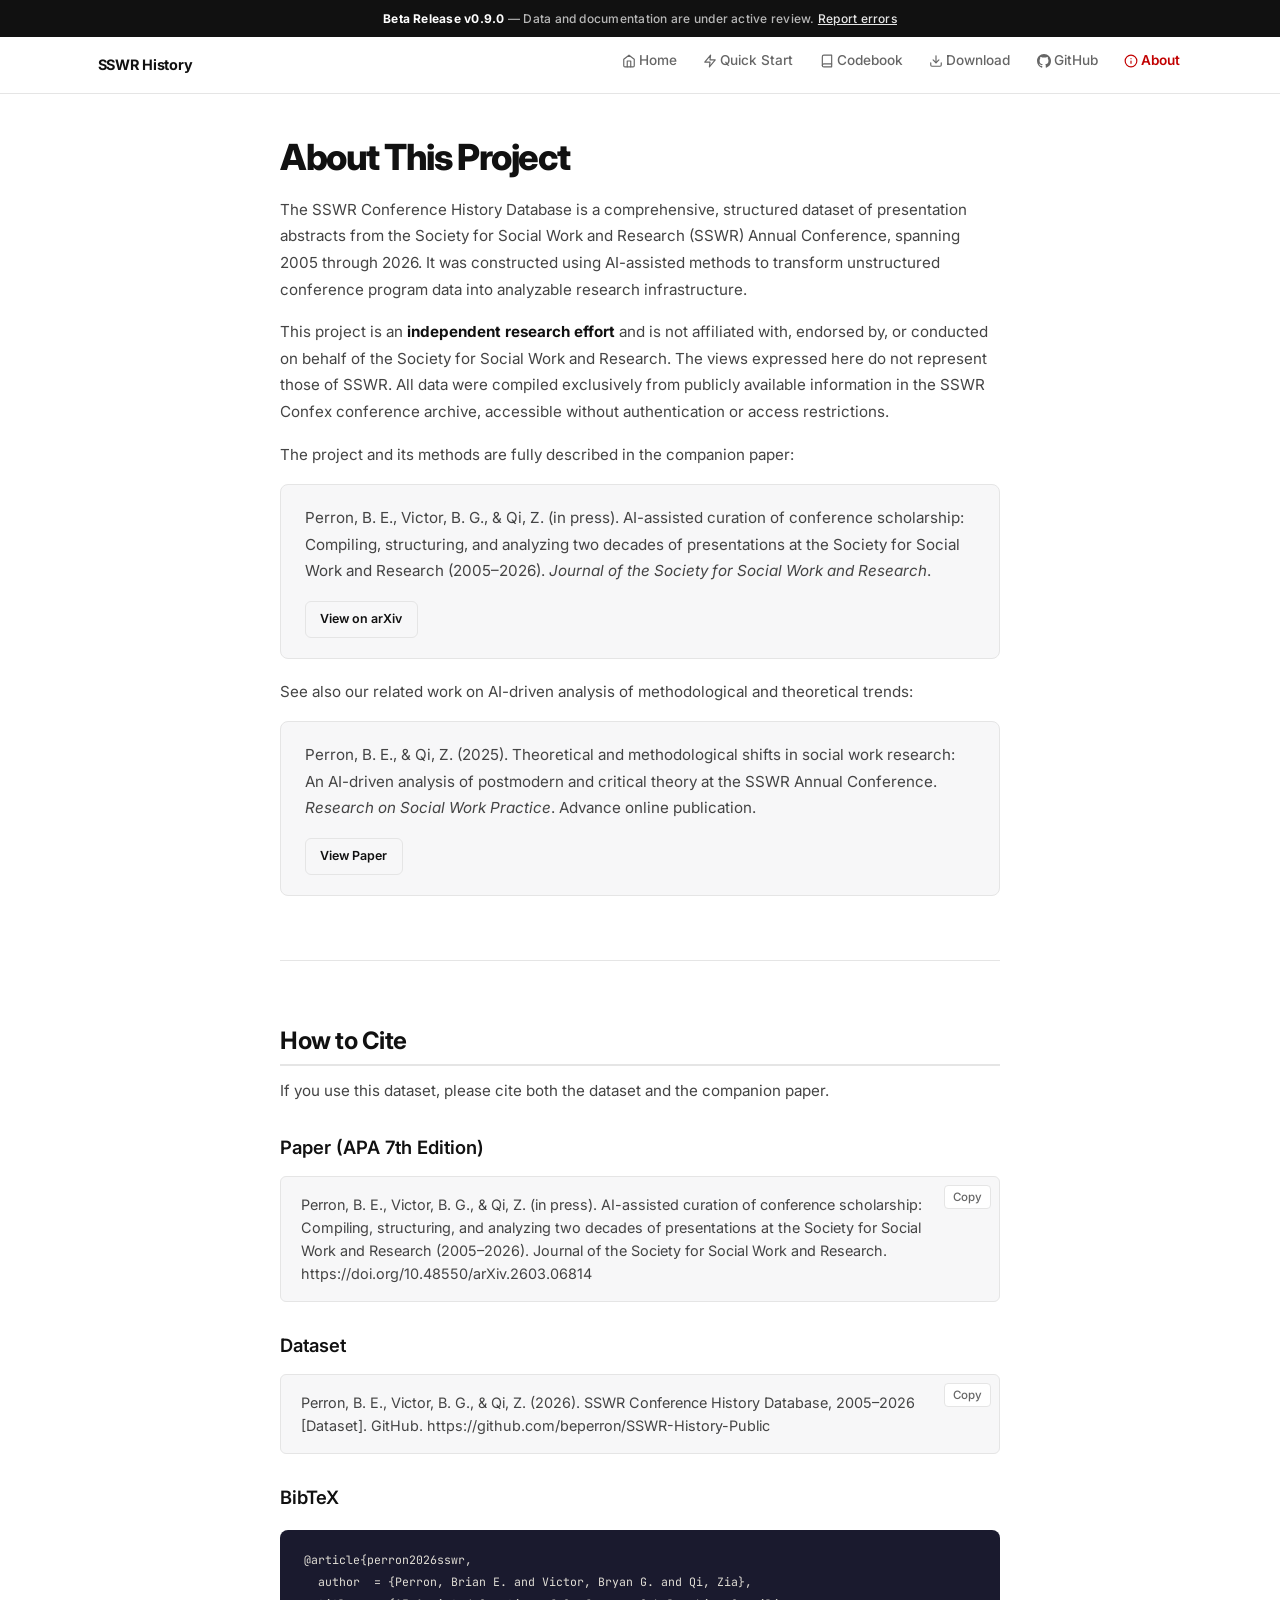
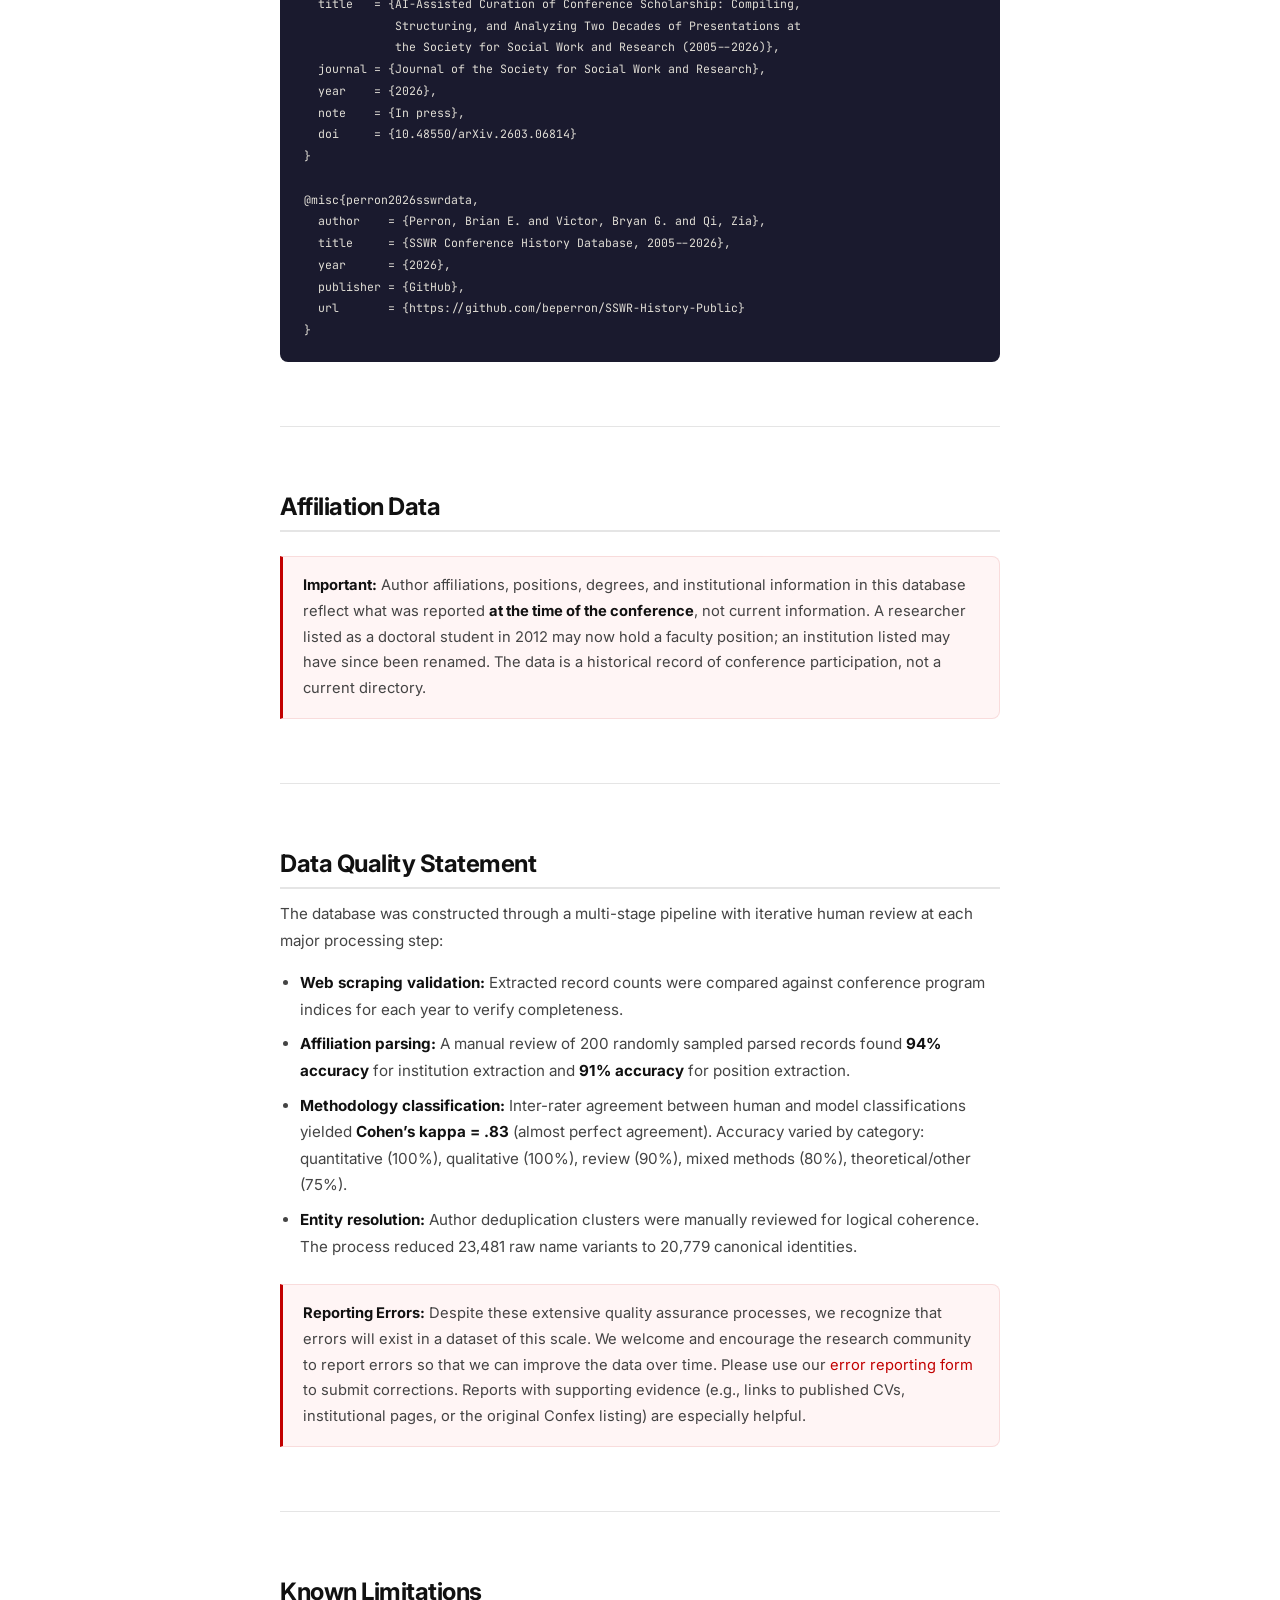
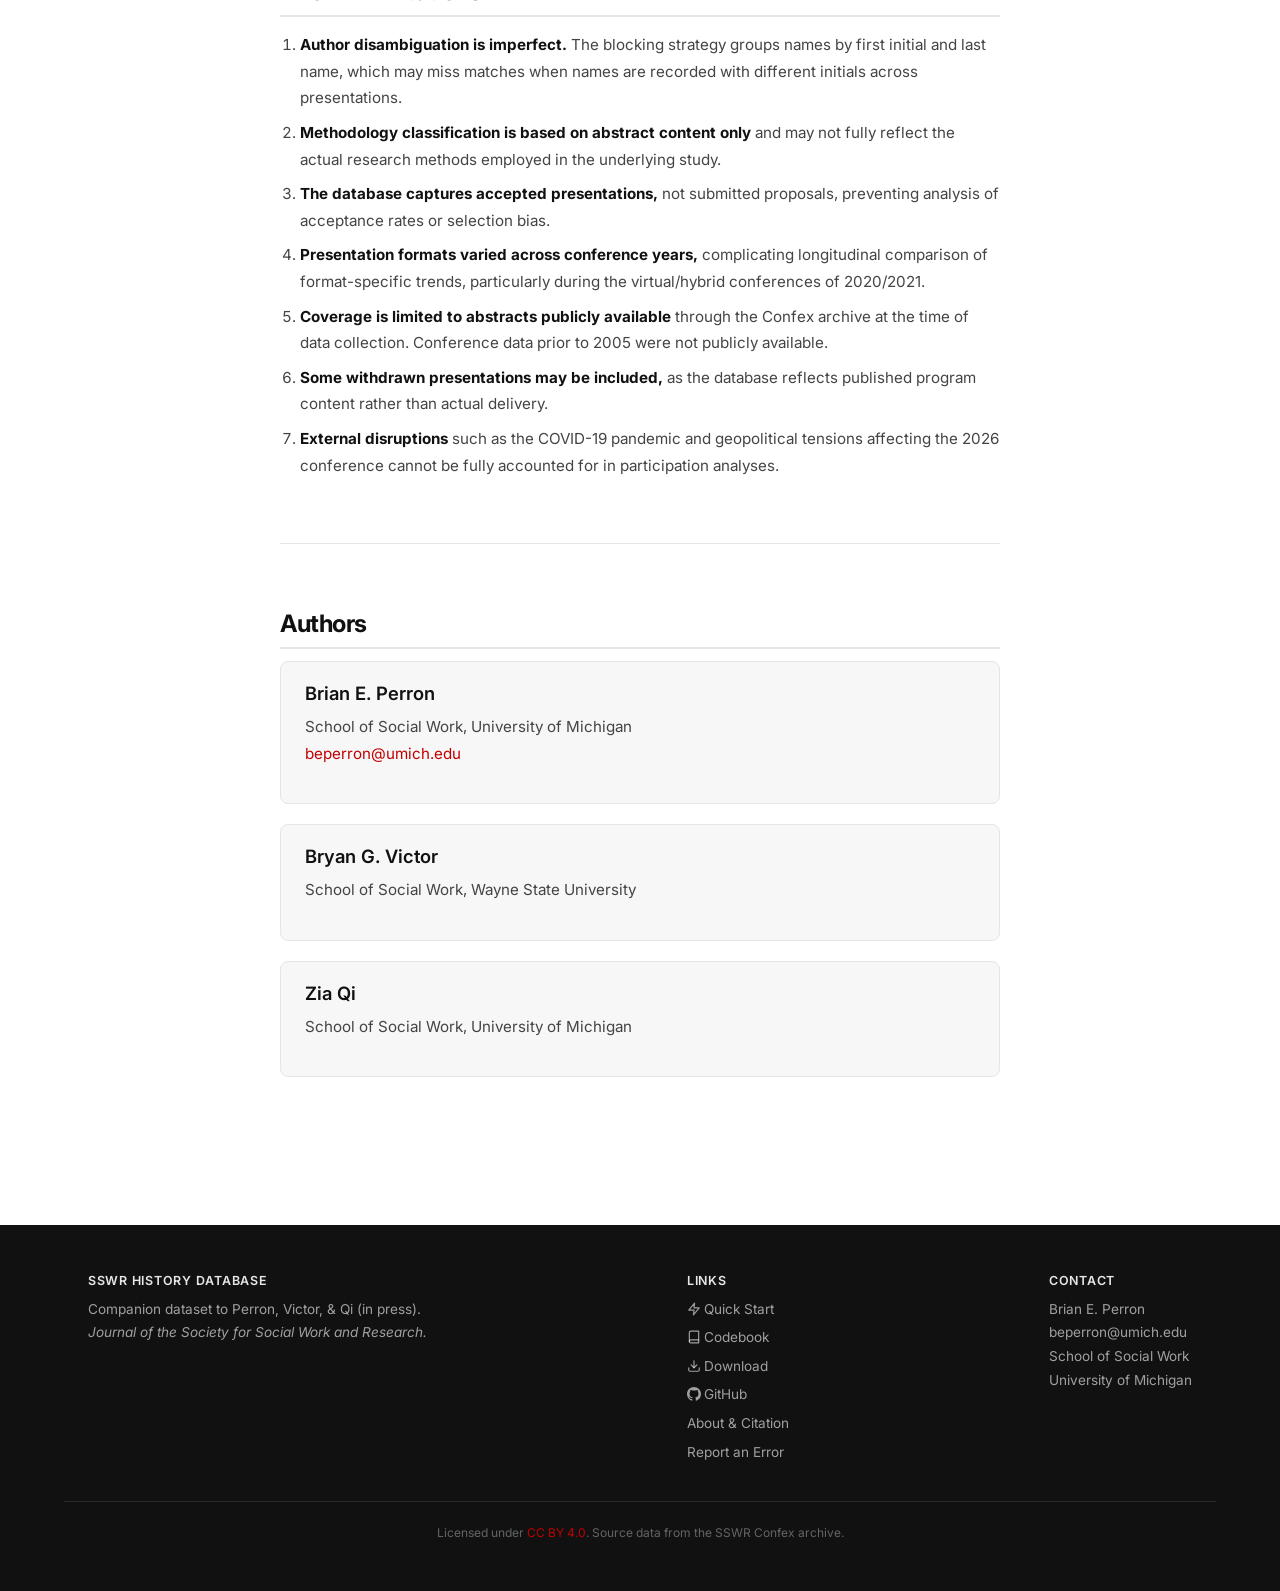
==== commit 877c890e: "Fix: remove all mcp.html references, consistent GitHub nav - Remove all mcp.html links (was causing " ====
--- a/docs/about.html
+++ b/docs/about.html
@@ -20,9 +20,8 @@
         <li><a href="index.html"><svg width="14" height="14" viewBox="0 0 24 24" fill="none" stroke="currentColor" stroke-width="2" stroke-linecap="round" stroke-linejoin="round" style="vertical-align:-2px;margin-right:3px"><path d="M3 9l9-7 9 7v11a2 2 0 0 1-2 2H5a2 2 0 0 1-2-2z"/><polyline points="9 22 9 12 15 12 15 22"/></svg>Home</a></li>
         <li><a href="quickstart.html"><svg width="14" height="14" viewBox="0 0 24 24" fill="none" stroke="currentColor" stroke-width="2" stroke-linecap="round" stroke-linejoin="round" style="vertical-align:-2px;margin-right:3px"><polygon points="13 2 3 14 12 14 11 22 21 10 12 10 13 2"/></svg>Quick Start</a></li>
         <li><a href="codebook.html"><svg width="14" height="14" viewBox="0 0 24 24" fill="none" stroke="currentColor" stroke-width="2" stroke-linecap="round" stroke-linejoin="round" style="vertical-align:-2px;margin-right:3px"><path d="M4 19.5A2.5 2.5 0 0 1 6.5 17H20"/><path d="M6.5 2H20v20H6.5A2.5 2.5 0 0 1 4 19.5v-15A2.5 2.5 0 0 1 6.5 2z"/></svg>Codebook</a></li>
-        <li><a href="mcp.html"><svg width="14" height="14" viewBox="0 0 24 24" fill="none" stroke="currentColor" stroke-width="2" stroke-linecap="round" stroke-linejoin="round" style="vertical-align:-2px;margin-right:3px"><circle cx="12" cy="12" r="3"/><path d="M12 1v4M12 19v4M4.2 4.2l2.8 2.8M17 17l2.8 2.8M1 12h4M19 12h4M4.2 19.8l2.8-2.8M17 7l2.8-2.8"/></svg>MCP</a></li>
         <li><a href="download.html"><svg width="14" height="14" viewBox="0 0 24 24" fill="none" stroke="currentColor" stroke-width="2" stroke-linecap="round" stroke-linejoin="round" style="vertical-align:-2px;margin-right:3px"><path d="M21 15v4a2 2 0 0 1-2 2H5a2 2 0 0 1-2-2v-4"/><polyline points="7 10 12 15 17 10"/><line x1="12" y1="15" x2="12" y2="3"/></svg>Download</a></li>
-        <li><a href="https://github.com/beperron/SSWR-History-Public" style="display:inline-flex;align-items:center;gap:3px;"><svg width="14" height="14" viewBox="0 0 24 24" fill="currentColor" style="vertical-align:-2px;margin-right:3px"><path d="M12 0C5.37 0 0 5.37 0 12c0 5.31 3.435 9.795 8.205 11.385.6.105.825-.255.825-.57 0-.285-.015-1.23-.015-2.235-3.015.555-3.795-.735-4.035-1.41-.135-.345-.72-1.41-1.23-1.695-.42-.225-1.02-.78-.015-.795.945-.015 1.62.87 1.845 1.23 1.08 1.815 2.805 1.305 3.495.99.105-.78.42-1.305.765-1.605-2.67-.3-5.46-1.335-5.46-5.925 0-1.305.465-2.385 1.23-3.225-.12-.3-.54-1.53.12-3.18 0 0 1.005-.315 3.3 1.23.96-.27 1.98-.405 3-.405s2.04.135 3 .405c2.295-1.56 3.3-1.23 3.3-1.23.66 1.65.24 2.88.12 3.18.765.84 1.23 1.905 1.23 3.225 0 4.605-2.805 5.625-5.475 5.925.435.375.81 1.095.81 2.22 0 1.605-.015 2.895-.015 3.3 0 .315.225.69.825.57A12.02 12.02 0 0024 12c0-6.63-5.37-12-12-12z"/></svg>GitHub</a></li>
+        <li><a href="https://github.com/beperron/SSWR-History-Public"><svg width="14" height="14" viewBox="0 0 24 24" fill="currentColor" style="vertical-align:-2px;margin-right:3px"><path d="M12 0C5.37 0 0 5.37 0 12c0 5.31 3.435 9.795 8.205 11.385.6.105.825-.255.825-.57 0-.285-.015-1.23-.015-2.235-3.015.555-3.795-.735-4.035-1.41-.135-.345-.72-1.41-1.23-1.695-.42-.225-1.02-.78-.015-.795.945-.015 1.62.87 1.845 1.23 1.08 1.815 2.805 1.305 3.495.99.105-.78.42-1.305.765-1.605-2.67-.3-5.46-1.335-5.46-5.925 0-1.305.465-2.385 1.23-3.225-.12-.3-.54-1.53.12-3.18 0 0 1.005-.315 3.3 1.23.96-.27 1.98-.405 3-.405s2.04.135 3 .405c2.295-1.56 3.3-1.23 3.3-1.23.66 1.65.24 2.88.12 3.18.765.84 1.23 1.905 1.23 3.225 0 4.605-2.805 5.625-5.475 5.925.435.375.81 1.095.81 2.22 0 1.605-.015 2.895-.015 3.3 0 .315.225.69.825.57A12.02 12.02 0 0024 12c0-6.63-5.37-12-12-12z"/></svg>GitHub</a></li>
         <li><a href="about.html" class="active"><svg width="14" height="14" viewBox="0 0 24 24" fill="none" stroke="currentColor" stroke-width="2" stroke-linecap="round" stroke-linejoin="round" style="vertical-align:-2px;margin-right:3px"><circle cx="12" cy="12" r="10"/><line x1="12" y1="16" x2="12" y2="12"/><line x1="12" y1="8" x2="12.01" y2="8"/></svg>About</a></li>
       </ul>
     </nav>
@@ -155,9 +154,8 @@
         <ul>
         <li><a href="quickstart.html"><svg width="14" height="14" viewBox="0 0 24 24" fill="none" stroke="currentColor" stroke-width="2" stroke-linecap="round" stroke-linejoin="round" style="vertical-align:-2px;margin-right:3px"><polygon points="13 2 3 14 12 14 11 22 21 10 12 10 13 2"/></svg>Quick Start</a></li>
           <li><a href="codebook.html"><svg width="14" height="14" viewBox="0 0 24 24" fill="none" stroke="currentColor" stroke-width="2" stroke-linecap="round" stroke-linejoin="round" style="vertical-align:-2px;margin-right:3px"><path d="M4 19.5A2.5 2.5 0 0 1 6.5 17H20"/><path d="M6.5 2H20v20H6.5A2.5 2.5 0 0 1 4 19.5v-15A2.5 2.5 0 0 1 6.5 2z"/></svg>Codebook</a></li>
-        <li><a href="mcp.html"><svg width="14" height="14" viewBox="0 0 24 24" fill="none" stroke="currentColor" stroke-width="2" stroke-linecap="round" stroke-linejoin="round" style="vertical-align:-2px;margin-right:3px"><circle cx="12" cy="12" r="3"/><path d="M12 1v4M12 19v4M4.2 4.2l2.8 2.8M17 17l2.8 2.8M1 12h4M19 12h4M4.2 19.8l2.8-2.8M17 7l2.8-2.8"/></svg>MCP</a></li>
           <li><a href="download.html"><svg width="14" height="14" viewBox="0 0 24 24" fill="none" stroke="currentColor" stroke-width="2" stroke-linecap="round" stroke-linejoin="round" style="vertical-align:-2px;margin-right:3px"><path d="M21 15v4a2 2 0 0 1-2 2H5a2 2 0 0 1-2-2v-4"/><polyline points="7 10 12 15 17 10"/><line x1="12" y1="15" x2="12" y2="3"/></svg>Download</a></li>
-          <li><a href="https://github.com/beperron/SSWR-History-Public" style="display:inline-flex;align-items:center;gap:3px;"><svg width="14" height="14" viewBox="0 0 24 24" fill="currentColor" style="vertical-align:-2px;margin-right:3px"><path d="M12 0C5.37 0 0 5.37 0 12c0 5.31 3.435 9.795 8.205 11.385.6.105.825-.255.825-.57 0-.285-.015-1.23-.015-2.235-3.015.555-3.795-.735-4.035-1.41-.135-.345-.72-1.41-1.23-1.695-.42-.225-1.02-.78-.015-.795.945-.015 1.62.87 1.845 1.23 1.08 1.815 2.805 1.305 3.495.99.105-.78.42-1.305.765-1.605-2.67-.3-5.46-1.335-5.46-5.925 0-1.305.465-2.385 1.23-3.225-.12-.3-.54-1.53.12-3.18 0 0 1.005-.315 3.3 1.23.96-.27 1.98-.405 3-.405s2.04.135 3 .405c2.295-1.56 3.3-1.23 3.3-1.23.66 1.65.24 2.88.12 3.18.765.84 1.23 1.905 1.23 3.225 0 4.605-2.805 5.625-5.475 5.925.435.375.81 1.095.81 2.22 0 1.605-.015 2.895-.015 3.3 0 .315.225.69.825.57A12.02 12.02 0 0024 12c0-6.63-5.37-12-12-12z"/></svg>GitHub</a></li>
+        <li><a href="https://github.com/beperron/SSWR-History-Public"><svg width="14" height="14" viewBox="0 0 24 24" fill="currentColor" style="vertical-align:-2px;margin-right:3px"><path d="M12 0C5.37 0 0 5.37 0 12c0 5.31 3.435 9.795 8.205 11.385.6.105.825-.255.825-.57 0-.285-.015-1.23-.015-2.235-3.015.555-3.795-.735-4.035-1.41-.135-.345-.72-1.41-1.23-1.695-.42-.225-1.02-.78-.015-.795.945-.015 1.62.87 1.845 1.23 1.08 1.815 2.805 1.305 3.495.99.105-.78.42-1.305.765-1.605-2.67-.3-5.46-1.335-5.46-5.925 0-1.305.465-2.385 1.23-3.225-.12-.3-.54-1.53.12-3.18 0 0 1.005-.315 3.3 1.23.96-.27 1.98-.405 3-.405s2.04.135 3 .405c2.295-1.56 3.3-1.23 3.3-1.23.66 1.65.24 2.88.12 3.18.765.84 1.23 1.905 1.23 3.225 0 4.605-2.805 5.625-5.475 5.925.435.375.81 1.095.81 2.22 0 1.605-.015 2.895-.015 3.3 0 .315.225.69.825.57A12.02 12.02 0 0024 12c0-6.63-5.37-12-12-12z"/></svg>GitHub</a></li>
         <li><a href="about.html">About &amp; Citation</a></li>
           <li><a href="https://github.com/beperron/SSWR-History-Public/issues/new?template=data-error-report.yml">Report an Error</a></li>
         </ul>
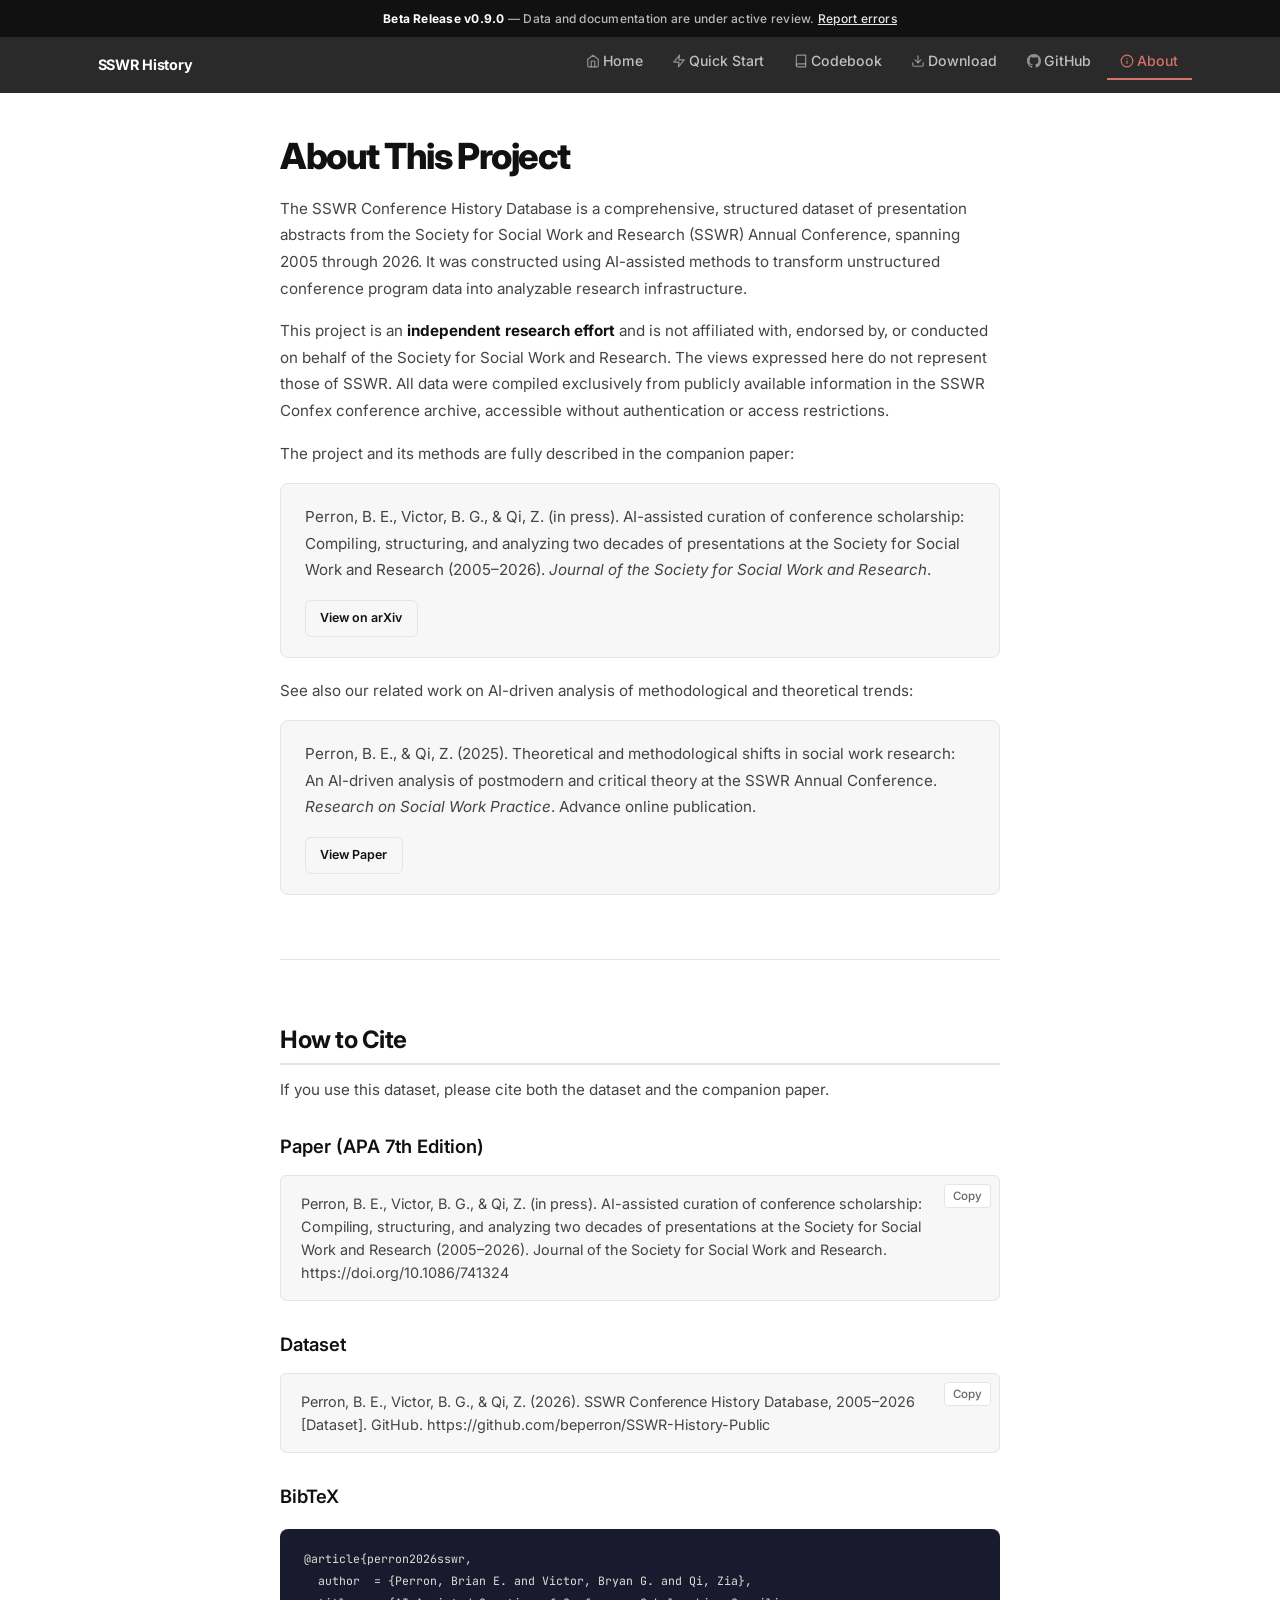
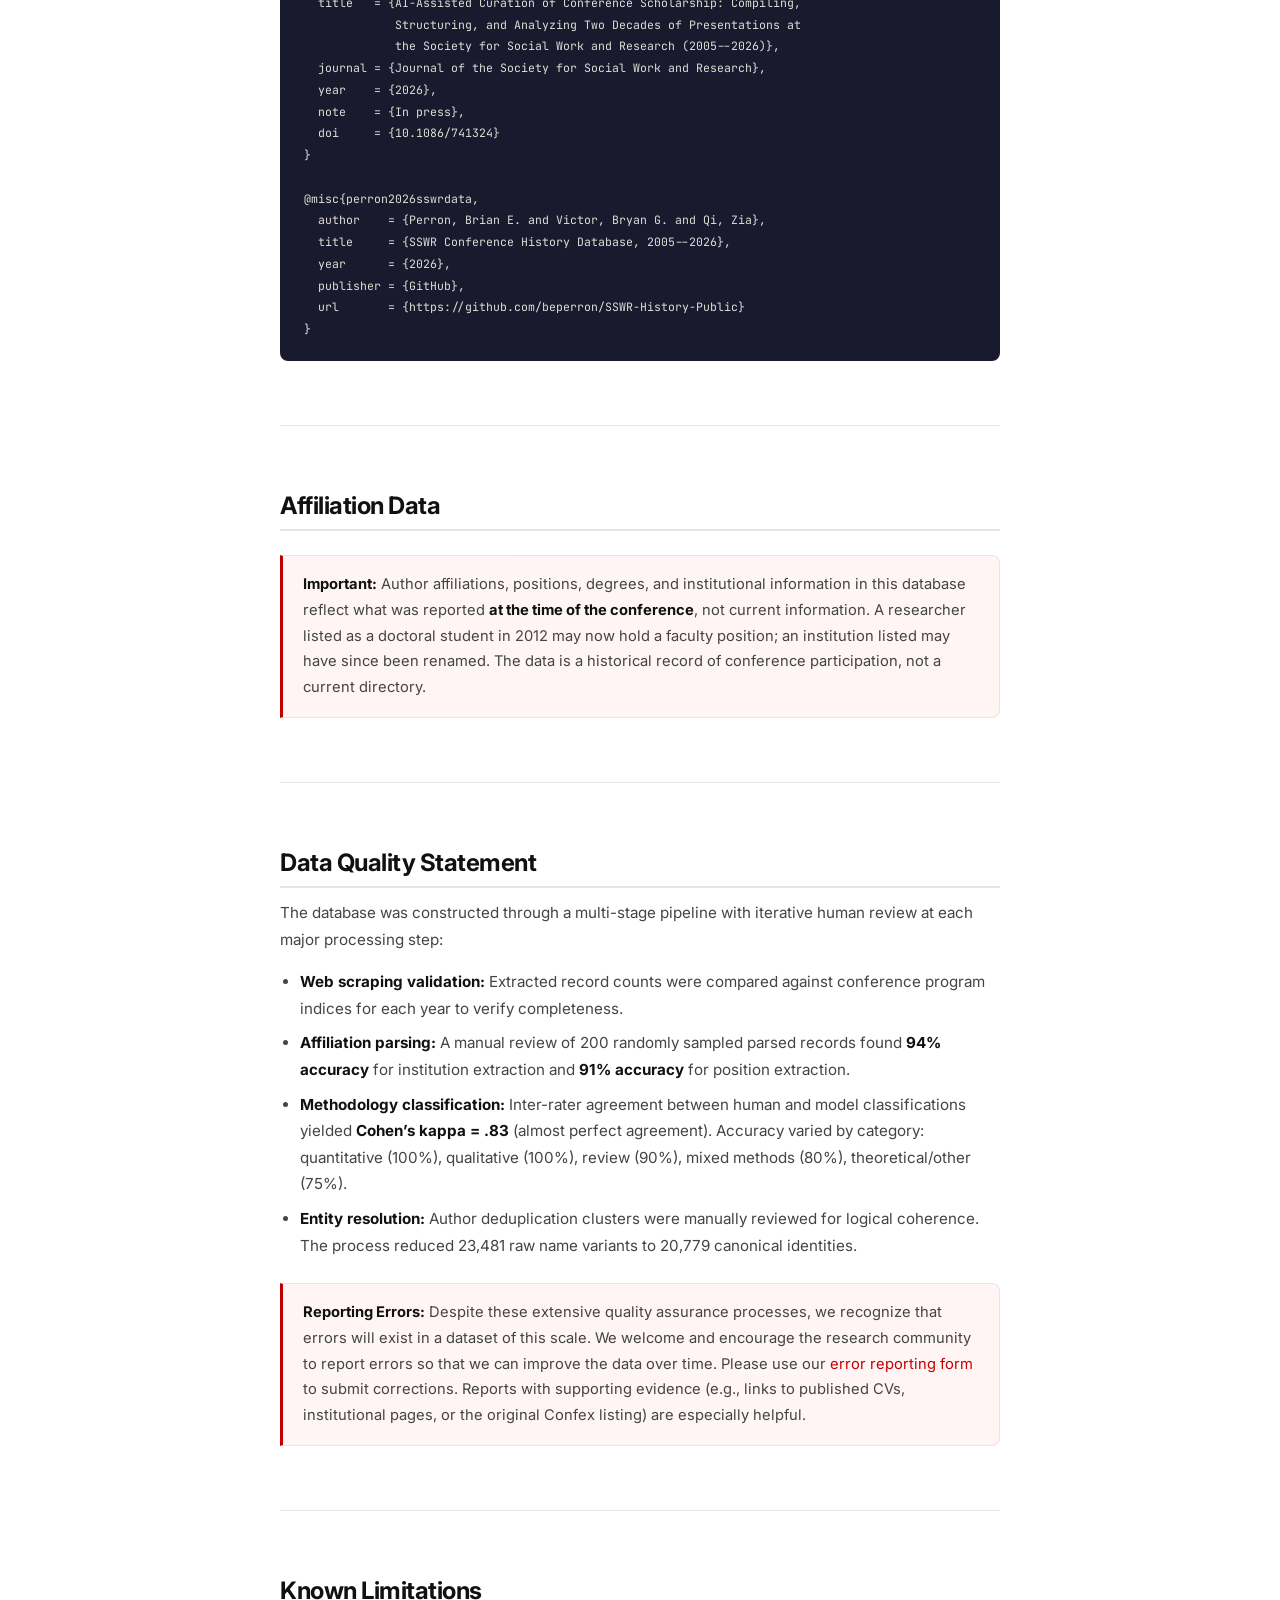
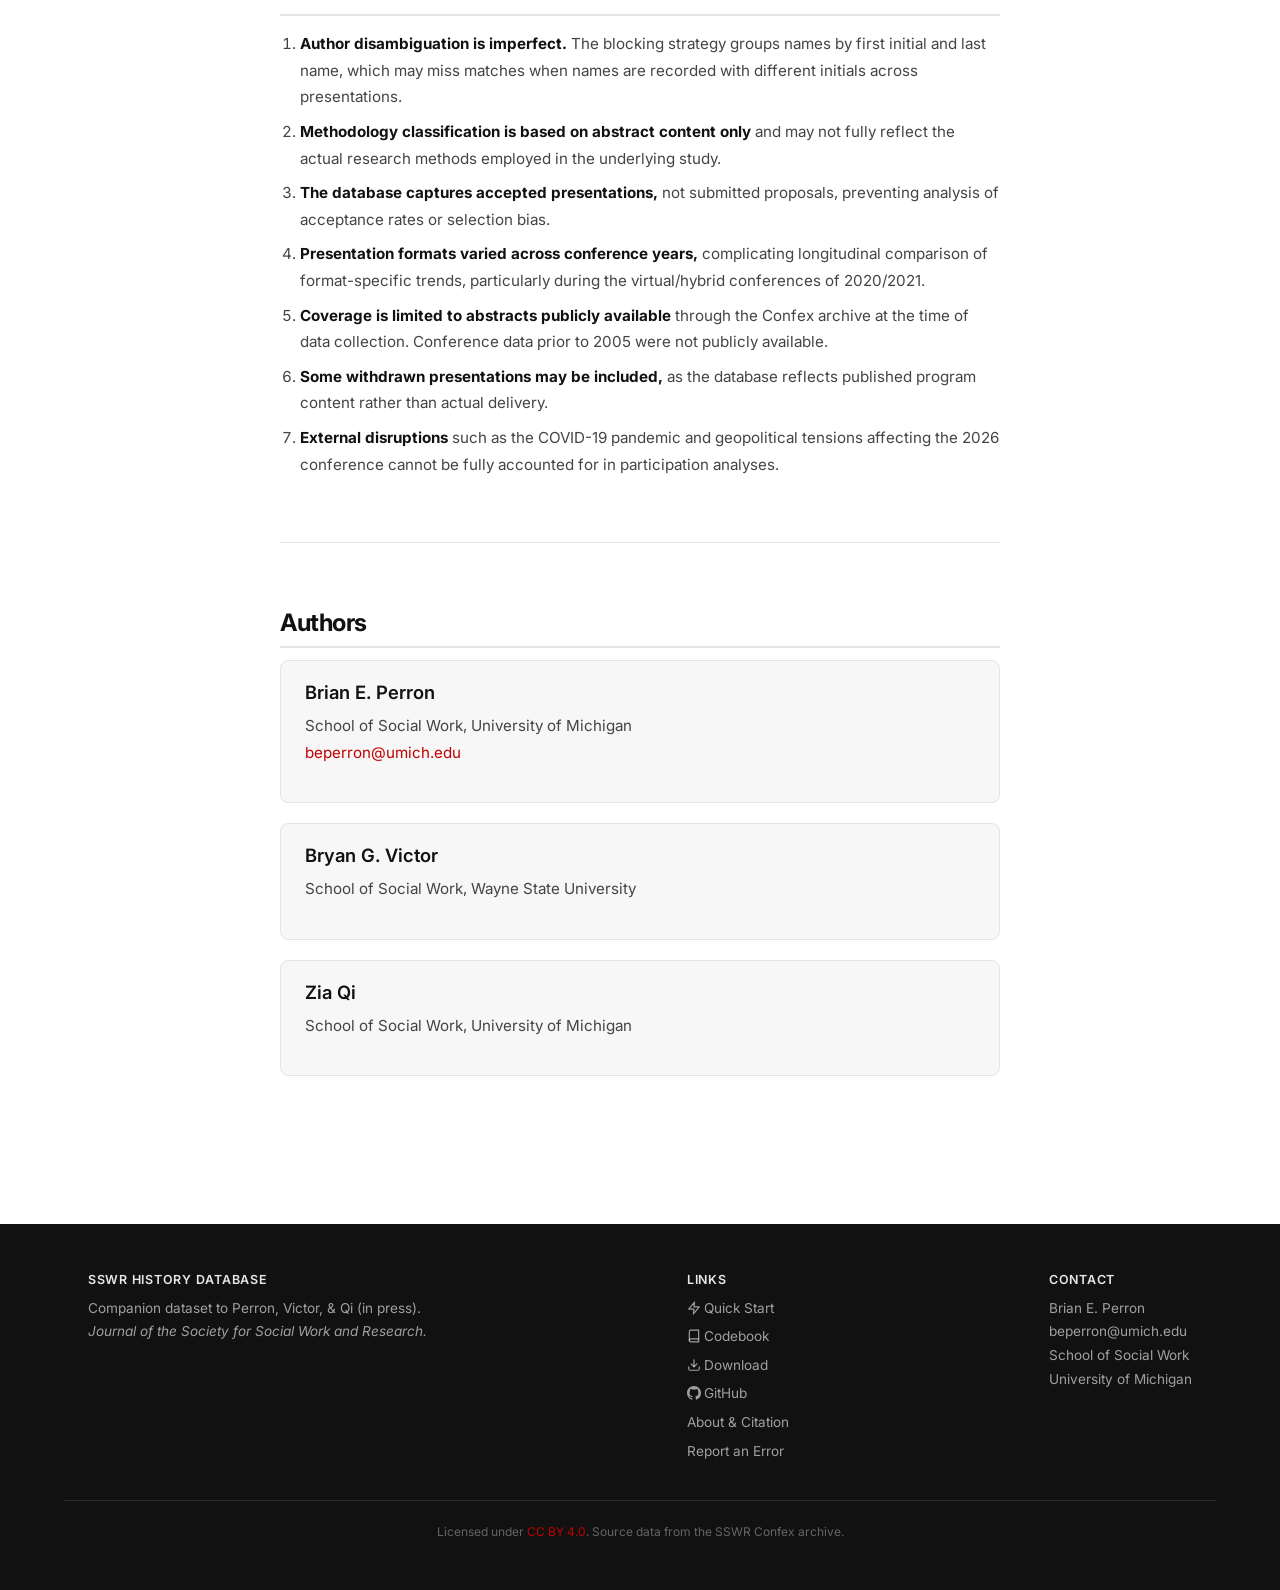
==== commit 38067ec7: "Clean up: journal DOI, resources page, stale files, audit Citations: - Replace all arxiv.org/abs/260" ====
--- a/docs/about.html
+++ b/docs/about.html
@@ -39,7 +39,7 @@
 
       <div class="card">
         <p>Perron, B. E., Victor, B. G., &amp; Qi, Z. (in press). AI-assisted curation of conference scholarship: Compiling, structuring, and analyzing two decades of presentations at the Society for Social Work and Research (2005&ndash;2026). <em>Journal of the Society for Social Work and Research</em>.</p>
-        <p style="margin-bottom:0"><a href="https://arxiv.org/abs/2603.06814" class="btn btn--outline btn--sm">View on arXiv</a></p>
+        <p style="margin-bottom:0"><a href="https://www.journals.uchicago.edu/doi/10.1086/741324" class="btn btn--outline btn--sm">View on arXiv</a></p>
       </div>
 
       <p>See also our related work on AI-driven analysis of methodological and theoretical trends:</p>
@@ -56,7 +56,7 @@
       <h3>Paper (APA 7th Edition)</h3>
       <div class="citation-block">
         <button class="copy-btn">Copy</button>
-        <span class="cite-text">Perron, B. E., Victor, B. G., &amp; Qi, Z. (in press). AI-assisted curation of conference scholarship: Compiling, structuring, and analyzing two decades of presentations at the Society for Social Work and Research (2005&ndash;2026). Journal of the Society for Social Work and Research. https://doi.org/10.48550/arXiv.2603.06814</span>
+        <span class="cite-text">Perron, B. E., Victor, B. G., &amp; Qi, Z. (in press). AI-assisted curation of conference scholarship: Compiling, structuring, and analyzing two decades of presentations at the Society for Social Work and Research (2005&ndash;2026). Journal of the Society for Social Work and Research. https://doi.org/10.1086/741324</span>
       </div>
 
       <h3>Dataset</h3>
@@ -74,7 +74,7 @@
   journal = {Journal of the Society for Social Work and Research},
   year    = {2026},
   note    = {In press},
-  doi     = {10.48550/arXiv.2603.06814}
+  doi     = {10.1086/741324}
 }
 
 @misc{perron2026sswrdata,
--- a/docs/css/style.css
+++ b/docs/css/style.css
@@ -19,6 +19,8 @@
   --red:          #c20000;
   --red-bg:       #fff5f5;
   --red-soft:     #e84040;
+  --coral:        #d4726b;
+  --coral-light:  #e8978f;
   --blue-bg:      #f0f7ff;
 
   --font-sans:  'Inter', -apple-system, sans-serif;
@@ -160,8 +162,7 @@
 
 /* ---- Header / Nav ---- */
 .site-header {
-  background: var(--white);
-  border-bottom: 1px solid var(--border);
+  background: #2a2a2a;
   position: sticky;
   top: 0;
   z-index: 100;
@@ -182,54 +183,57 @@
   font-family: var(--font-sans);
   font-size: 0.9rem;
   font-weight: 700;
-  color: var(--ink);
+  color: #fff;
   letter-spacing: -0.01em;
 }
 .nav-brand img { height: 26px; width: auto; }
-.nav-brand:hover { color: var(--ink); text-decoration: none; }
+.nav-brand:hover { color: #fff; text-decoration: none; }
 .nav-links { display: flex; gap: 0.15rem; list-style: none; margin: 0; padding: 0; }
 .nav-links a {
-  color: var(--ink-muted);
-  font-family: var(--font-sans);
-  font-size: 0.85rem;
+  color: rgba(255,255,255,.7);
+  font-family: var(--font-sans);
+  font-size: 0.88rem;
   font-weight: 500;
-  padding: 0.4rem 0.75rem;
-  border-radius: 6px;
+  padding: 0.6rem 0.85rem;
+  border-bottom: 2px solid transparent;
   transition: all .15s;
 }
-.nav-links a:hover { color: var(--ink); background: var(--bg-alt); text-decoration: none; }
-.nav-links a.active { color: var(--red); font-weight: 600; }
-.nav-toggle { display: none; background: none; border: none; color: var(--ink); font-size: 1.3rem; cursor: pointer; }
+.nav-links a:hover { color: #fff; text-decoration: none; }
+.nav-links a.active { color: var(--coral); border-bottom-color: var(--coral); }
+.nav-links a svg { opacity: 0.7; }
+.nav-links a:hover svg, .nav-links a.active svg { opacity: 1; }
+.nav-toggle { display: none; background: none; border: none; color: #fff; font-size: 1.3rem; cursor: pointer; }
 
 /* ---- Hero ---- */
 .hero {
   padding: 4rem 0 2rem;
 }
 .hero h1 {
-  font-size: 2.75rem;
+  font-size: 3rem;
   font-weight: 800;
   letter-spacing: -0.04em;
   line-height: 1.1;
-  margin: 0 0 1rem;
+  margin: 0 0 1.25rem;
   color: var(--ink);
 }
 .hero .subtitle {
-  font-size: 1.1rem;
+  font-size: 1.25rem;
   font-weight: 400;
   color: var(--ink-secondary);
-  max-width: 36rem;
-  line-height: 1.7;
+  max-width: 54rem;
+  line-height: 1.6;
   margin-bottom: 1.5rem;
 }
 .hero .badge {
   display: inline-block;
-  font-family: var(--font-mono);
-  font-size: 0.75rem;
-  font-weight: 500;
-  color: var(--red);
-  background: var(--red-bg);
-  padding: 0.3rem 0.8rem;
-  border-radius: 4px;
+  font-family: var(--font-sans);
+  font-size: 0.82rem;
+  font-weight: 600;
+  color: #fff;
+  background: var(--coral);
+  padding: 0.3rem 0.9rem;
+  border-radius: 99px;
+  vertical-align: middle;
 }
 
 /* ---- Stat Cards ---- */
@@ -251,9 +255,9 @@
 .stat-card:last-child { border-right: none; }
 .stat-card .number {
   font-family: var(--font-sans);
-  font-size: 1.75rem;
+  font-size: 2.25rem;
   font-weight: 800;
-  color: var(--ink);
+  color: var(--coral);
   display: block;
   line-height: 1;
   letter-spacing: -0.03em;
@@ -268,6 +272,65 @@
   margin-top: 0.4rem;
   display: block;
 }
+
+/* ---- Two-column layout with sidebar TOC ---- */
+.page-layout {
+  display: grid;
+  grid-template-columns: 1fr 280px;
+  gap: 3rem;
+  align-items: start;
+}
+.page-main { min-width: 0; }
+.page-sidebar {
+  position: sticky;
+  top: 5rem;
+}
+.sidebar-toc {
+  background: var(--bg-alt);
+  border-radius: 8px;
+  padding: 1.25rem 1.5rem;
+}
+.sidebar-toc strong {
+  font-size: 0.88rem;
+  font-weight: 700;
+  display: block;
+  margin-bottom: 0.75rem;
+}
+.sidebar-toc ul {
+  list-style: none;
+  margin: 0;
+  padding: 0;
+}
+.sidebar-toc li {
+  margin-bottom: 0.5rem;
+  padding-left: 1.1rem;
+  position: relative;
+  font-size: 0.88rem;
+}
+.sidebar-toc li::before {
+  content: '';
+  position: absolute;
+  left: 0;
+  top: 0.45em;
+  width: 8px;
+  height: 8px;
+  border-radius: 50%;
+  background: var(--coral);
+}
+.sidebar-toc a { color: var(--ink-secondary); text-decoration: none; }
+.sidebar-toc a:hover { color: var(--ink); }
+.sidebar-toc .back-top {
+  display: inline-block;
+  margin-top: 1rem;
+  font-size: 0.78rem;
+  font-weight: 500;
+  color: var(--ink-muted);
+  border: 1px solid var(--border);
+  border-radius: 4px;
+  padding: 0.3rem 0.75rem;
+  text-decoration: none;
+}
+.sidebar-toc .back-top:hover { background: var(--border-light); color: var(--ink); }
 
 /* ---- Section ---- */
 .section { margin-bottom: var(--section-gap); }
@@ -326,8 +389,6 @@
   padding: 0.6rem 0.75rem;
   border-bottom: 2px solid var(--ink);
   background: var(--bg);
-  position: sticky;
-  top: 3.5rem;
 }
 tbody td {
   padding: 0.55rem 0.75rem;
@@ -547,6 +608,8 @@
   h2 { font-size: 1.25rem; }
   .footer-inner { flex-direction: column; }
 
+  .page-layout { grid-template-columns: 1fr; }
+  .page-sidebar { position: static; }
   .nav-links { display: none; }
   .nav-links.open {
     display: flex;
@@ -555,10 +618,10 @@
     top: 3.5rem;
     left: 0;
     right: 0;
-    background: var(--white);
+    background: #2a2a2a;
     padding: 0.5rem 1rem 1rem;
-    border-bottom: 1px solid var(--border);
-    box-shadow: 0 4px 12px rgba(0,0,0,.08);
+    border-bottom: 1px solid rgba(255,255,255,.1);
+    box-shadow: 0 4px 12px rgba(0,0,0,.3);
   }
   .nav-toggle { display: block; }
 }
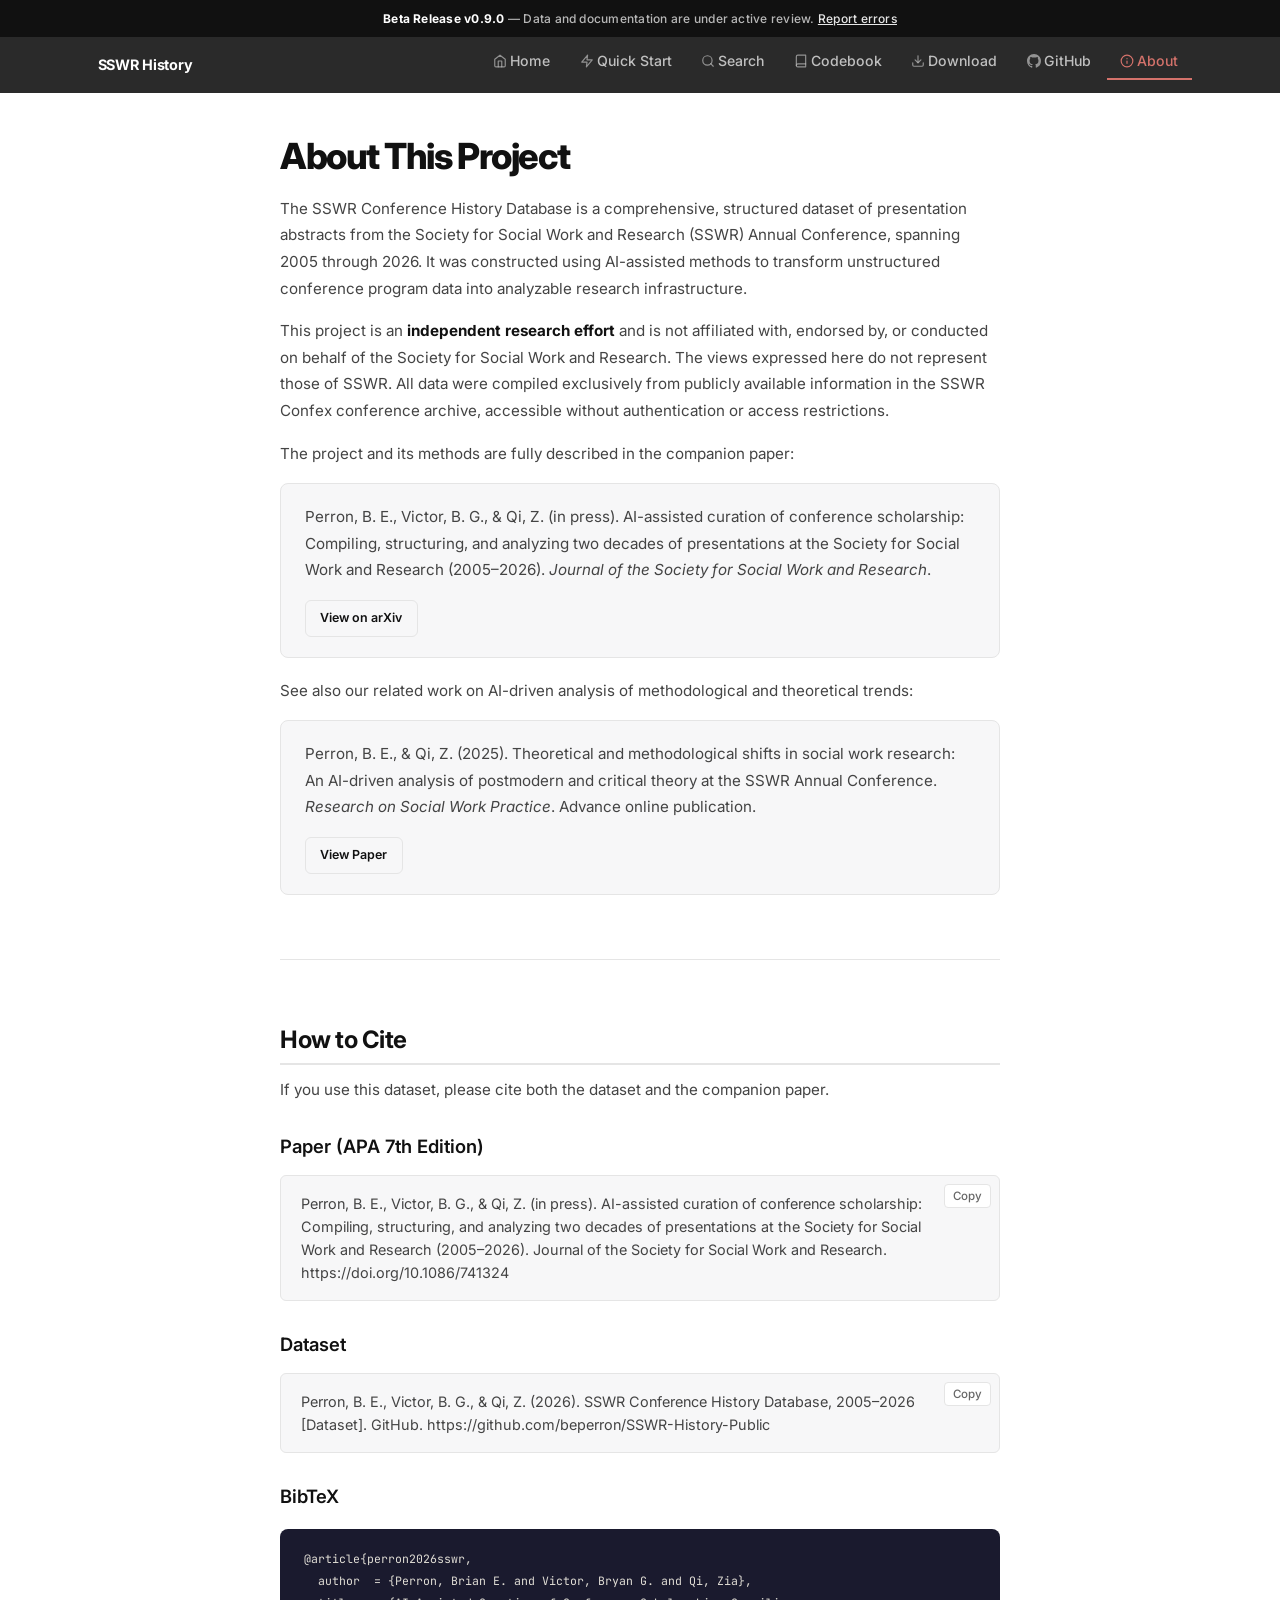
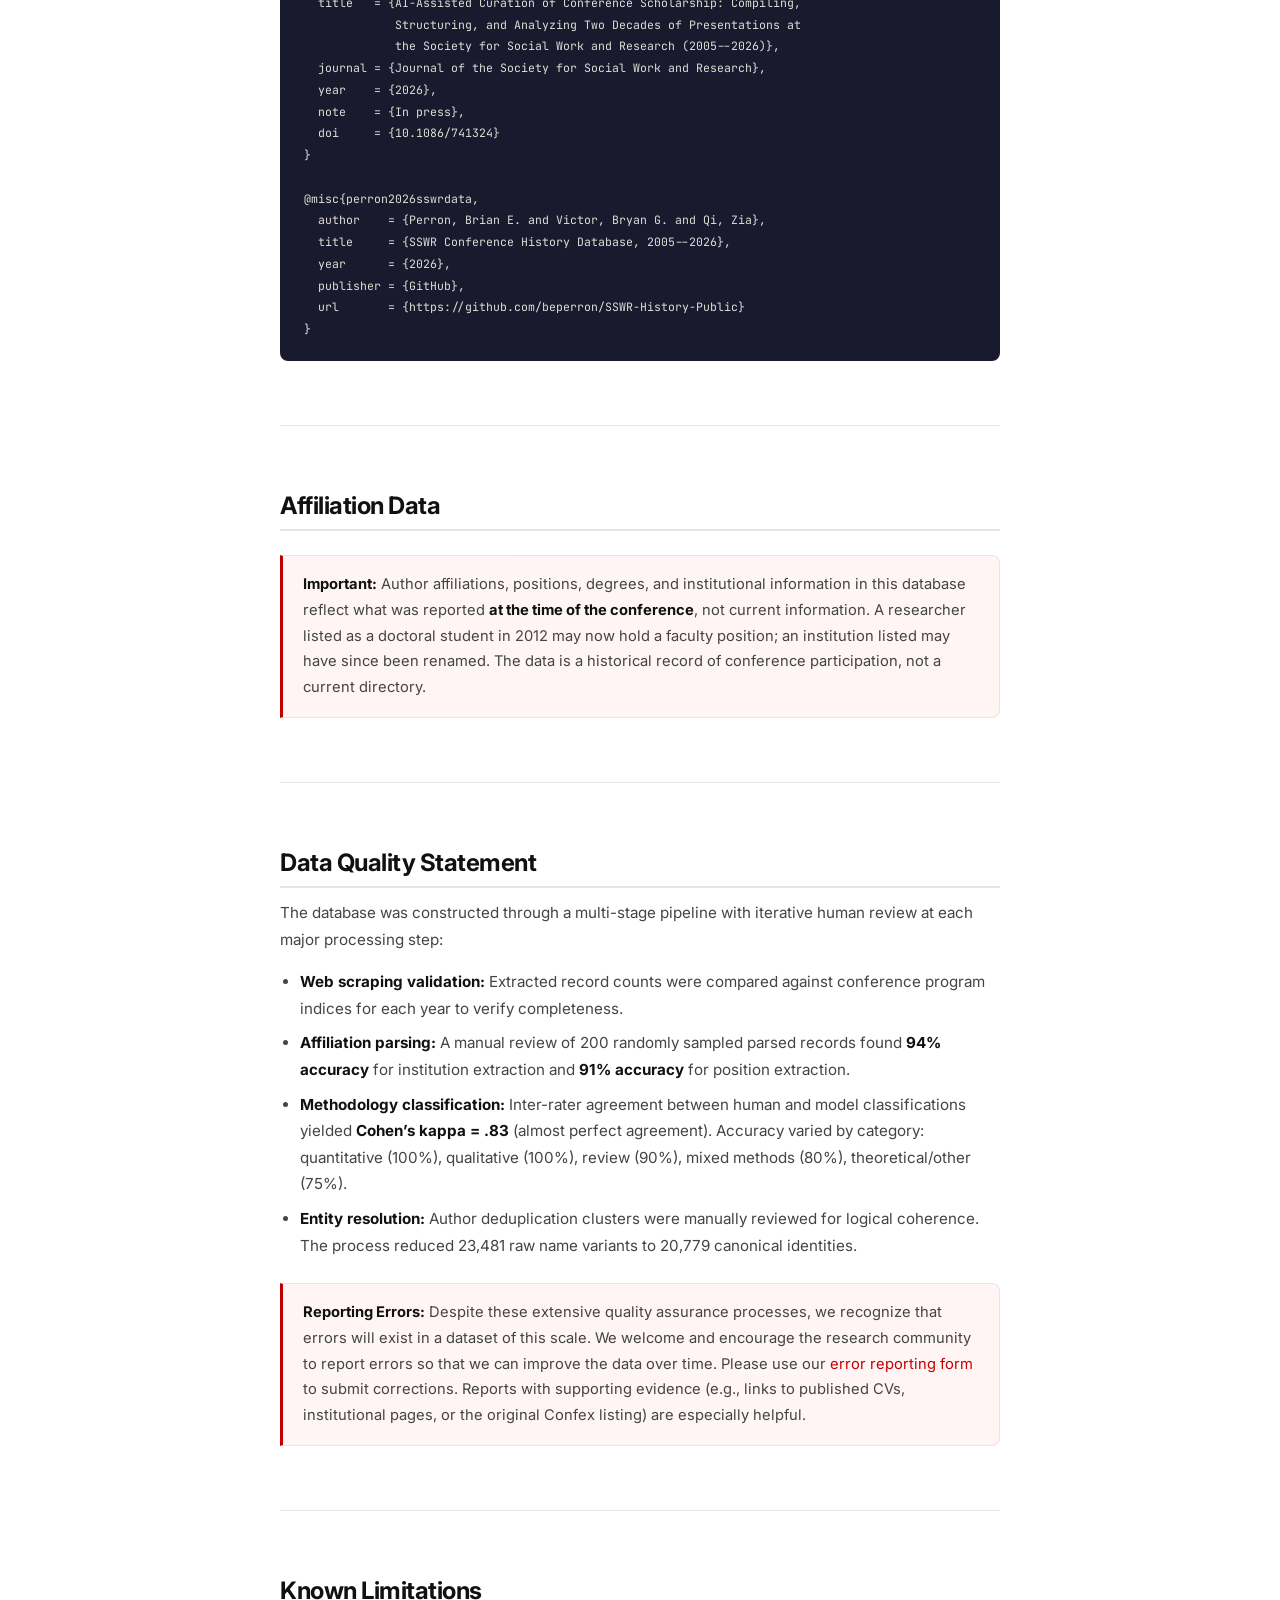
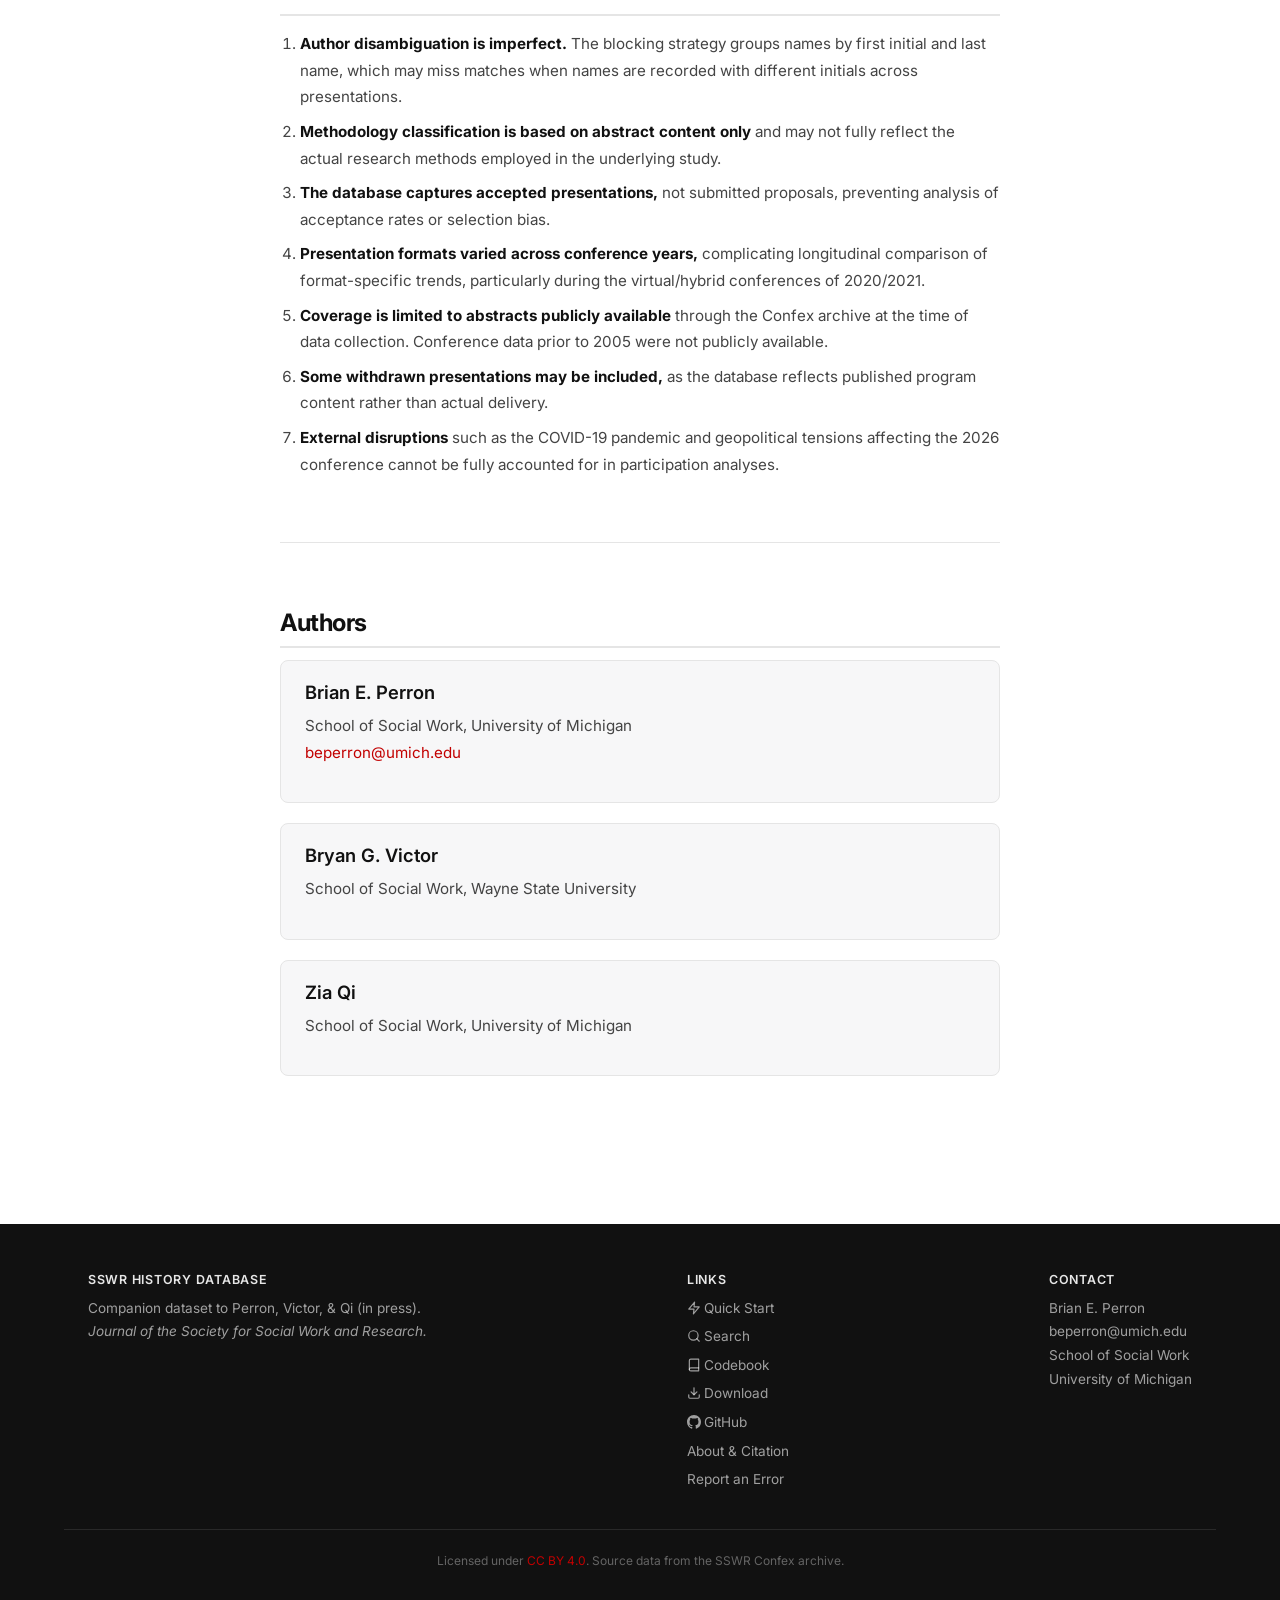
==== commit ef63b5dd: "Add search page with keyword, semantic, hybrid, author, and institution search - New search.html wit" ====
--- a/docs/about.html
+++ b/docs/about.html
@@ -19,6 +19,7 @@
       <ul class="nav-links">
         <li><a href="index.html"><svg width="14" height="14" viewBox="0 0 24 24" fill="none" stroke="currentColor" stroke-width="2" stroke-linecap="round" stroke-linejoin="round" style="vertical-align:-2px;margin-right:3px"><path d="M3 9l9-7 9 7v11a2 2 0 0 1-2 2H5a2 2 0 0 1-2-2z"/><polyline points="9 22 9 12 15 12 15 22"/></svg>Home</a></li>
         <li><a href="quickstart.html"><svg width="14" height="14" viewBox="0 0 24 24" fill="none" stroke="currentColor" stroke-width="2" stroke-linecap="round" stroke-linejoin="round" style="vertical-align:-2px;margin-right:3px"><polygon points="13 2 3 14 12 14 11 22 21 10 12 10 13 2"/></svg>Quick Start</a></li>
+        <li><a href="search.html"><svg width="14" height="14" viewBox="0 0 24 24" fill="none" stroke="currentColor" stroke-width="2" stroke-linecap="round" stroke-linejoin="round" style="vertical-align:-2px;margin-right:3px"><circle cx="11" cy="11" r="8"/><line x1="21" y1="21" x2="16.65" y2="16.65"/></svg>Search</a></li>
         <li><a href="codebook.html"><svg width="14" height="14" viewBox="0 0 24 24" fill="none" stroke="currentColor" stroke-width="2" stroke-linecap="round" stroke-linejoin="round" style="vertical-align:-2px;margin-right:3px"><path d="M4 19.5A2.5 2.5 0 0 1 6.5 17H20"/><path d="M6.5 2H20v20H6.5A2.5 2.5 0 0 1 4 19.5v-15A2.5 2.5 0 0 1 6.5 2z"/></svg>Codebook</a></li>
         <li><a href="download.html"><svg width="14" height="14" viewBox="0 0 24 24" fill="none" stroke="currentColor" stroke-width="2" stroke-linecap="round" stroke-linejoin="round" style="vertical-align:-2px;margin-right:3px"><path d="M21 15v4a2 2 0 0 1-2 2H5a2 2 0 0 1-2-2v-4"/><polyline points="7 10 12 15 17 10"/><line x1="12" y1="15" x2="12" y2="3"/></svg>Download</a></li>
         <li><a href="https://github.com/beperron/SSWR-History-Public"><svg width="14" height="14" viewBox="0 0 24 24" fill="currentColor" style="vertical-align:-2px;margin-right:3px"><path d="M12 0C5.37 0 0 5.37 0 12c0 5.31 3.435 9.795 8.205 11.385.6.105.825-.255.825-.57 0-.285-.015-1.23-.015-2.235-3.015.555-3.795-.735-4.035-1.41-.135-.345-.72-1.41-1.23-1.695-.42-.225-1.02-.78-.015-.795.945-.015 1.62.87 1.845 1.23 1.08 1.815 2.805 1.305 3.495.99.105-.78.42-1.305.765-1.605-2.67-.3-5.46-1.335-5.46-5.925 0-1.305.465-2.385 1.23-3.225-.12-.3-.54-1.53.12-3.18 0 0 1.005-.315 3.3 1.23.96-.27 1.98-.405 3-.405s2.04.135 3 .405c2.295-1.56 3.3-1.23 3.3-1.23.66 1.65.24 2.88.12 3.18.765.84 1.23 1.905 1.23 3.225 0 4.605-2.805 5.625-5.475 5.925.435.375.81 1.095.81 2.22 0 1.605-.015 2.895-.015 3.3 0 .315.225.69.825.57A12.02 12.02 0 0024 12c0-6.63-5.37-12-12-12z"/></svg>GitHub</a></li>
@@ -153,6 +154,7 @@
         <h4>Links</h4>
         <ul>
         <li><a href="quickstart.html"><svg width="14" height="14" viewBox="0 0 24 24" fill="none" stroke="currentColor" stroke-width="2" stroke-linecap="round" stroke-linejoin="round" style="vertical-align:-2px;margin-right:3px"><polygon points="13 2 3 14 12 14 11 22 21 10 12 10 13 2"/></svg>Quick Start</a></li>
+          <li><a href="search.html"><svg width="14" height="14" viewBox="0 0 24 24" fill="none" stroke="currentColor" stroke-width="2" stroke-linecap="round" stroke-linejoin="round" style="vertical-align:-2px;margin-right:3px"><circle cx="11" cy="11" r="8"/><line x1="21" y1="21" x2="16.65" y2="16.65"/></svg>Search</a></li>
           <li><a href="codebook.html"><svg width="14" height="14" viewBox="0 0 24 24" fill="none" stroke="currentColor" stroke-width="2" stroke-linecap="round" stroke-linejoin="round" style="vertical-align:-2px;margin-right:3px"><path d="M4 19.5A2.5 2.5 0 0 1 6.5 17H20"/><path d="M6.5 2H20v20H6.5A2.5 2.5 0 0 1 4 19.5v-15A2.5 2.5 0 0 1 6.5 2z"/></svg>Codebook</a></li>
           <li><a href="download.html"><svg width="14" height="14" viewBox="0 0 24 24" fill="none" stroke="currentColor" stroke-width="2" stroke-linecap="round" stroke-linejoin="round" style="vertical-align:-2px;margin-right:3px"><path d="M21 15v4a2 2 0 0 1-2 2H5a2 2 0 0 1-2-2v-4"/><polyline points="7 10 12 15 17 10"/><line x1="12" y1="15" x2="12" y2="3"/></svg>Download</a></li>
         <li><a href="https://github.com/beperron/SSWR-History-Public"><svg width="14" height="14" viewBox="0 0 24 24" fill="currentColor" style="vertical-align:-2px;margin-right:3px"><path d="M12 0C5.37 0 0 5.37 0 12c0 5.31 3.435 9.795 8.205 11.385.6.105.825-.255.825-.57 0-.285-.015-1.23-.015-2.235-3.015.555-3.795-.735-4.035-1.41-.135-.345-.72-1.41-1.23-1.695-.42-.225-1.02-.78-.015-.795.945-.015 1.62.87 1.845 1.23 1.08 1.815 2.805 1.305 3.495.99.105-.78.42-1.305.765-1.605-2.67-.3-5.46-1.335-5.46-5.925 0-1.305.465-2.385 1.23-3.225-.12-.3-.54-1.53.12-3.18 0 0 1.005-.315 3.3 1.23.96-.27 1.98-.405 3-.405s2.04.135 3 .405c2.295-1.56 3.3-1.23 3.3-1.23.66 1.65.24 2.88.12 3.18.765.84 1.23 1.905 1.23 3.225 0 4.605-2.805 5.625-5.475 5.925.435.375.81 1.095.81 2.22 0 1.605-.015 2.895-.015 3.3 0 .315.225.69.825.57A12.02 12.02 0 0024 12c0-6.63-5.37-12-12-12z"/></svg>GitHub</a></li>
--- a/docs/css/style.css
+++ b/docs/css/style.css
@@ -632,3 +632,334 @@
   .download-grid { grid-template-columns: 1fr; }
   .quick-links { grid-template-columns: 1fr 1fr; }
 }
+
+/* ============================================================
+   Search Page
+   ============================================================ */
+
+/* ---- How it works explainer ---- */
+.search-explainer {
+  background: var(--blue-bg);
+  border: 1px solid rgba(0,80,194,.1);
+  border-radius: 8px;
+  padding: 0.75rem 1.25rem;
+  margin-bottom: 1.5rem;
+  font-size: 0.9rem;
+}
+.search-explainer summary {
+  cursor: pointer;
+  font-weight: 600;
+  color: var(--ink);
+  font-size: 0.88rem;
+}
+.search-explainer summary:hover { color: var(--red); }
+.search-explainer--quality {
+  background: var(--red-bg);
+  border-color: rgba(194,0,0,.1);
+}
+.search-explainer-body { margin-top: 0.75rem; }
+.search-explainer-body p { margin-bottom: 0.6rem; font-size: 0.88rem; }
+.search-explainer-body p:last-child { margin-bottom: 0; }
+
+/* ---- Search tabs ---- */
+.search-tabs {
+  display: flex;
+  gap: 0;
+  border-bottom: 2px solid var(--border);
+  margin-bottom: 1.25rem;
+}
+.search-tab {
+  background: none;
+  border: none;
+  padding: 0.55rem 1rem;
+  font-family: var(--font-sans);
+  font-size: 0.82rem;
+  font-weight: 600;
+  color: var(--ink-light);
+  cursor: pointer;
+  border-bottom: 2px solid transparent;
+  margin-bottom: -2px;
+  transition: all .15s;
+}
+.search-tab:hover { color: var(--ink); }
+.search-tab.active { color: var(--red); border-bottom-color: var(--red); }
+
+/* ---- Search form ---- */
+.search-form { padding: 1.25rem 1.5rem 1rem; }
+.search-input-row { display: flex; gap: 0.75rem; margin-bottom: 0.5rem; }
+.search-input-wrap { flex: 1; position: relative; }
+.search-input-wrap input[type="text"] {
+  width: 100%;
+  font-family: var(--font-sans);
+  font-size: 0.95rem;
+  padding: 0.7rem 1rem;
+  border: 1px solid var(--border);
+  border-radius: 6px;
+  outline: none;
+  transition: border-color .15s;
+  color: var(--ink);
+  background: var(--white);
+}
+.search-input-wrap input:focus { border-color: var(--red); }
+.search-help {
+  font-size: 0.82rem;
+  color: var(--ink-light);
+  margin-bottom: 0.75rem;
+  line-height: 1.5;
+}
+.search-filters {
+  display: flex;
+  gap: 1.5rem;
+  flex-wrap: wrap;
+  align-items: center;
+  font-size: 0.85rem;
+  color: var(--ink-secondary);
+}
+.search-filters label {
+  display: flex;
+  align-items: center;
+  gap: 0.4rem;
+}
+.search-filters input[type="number"] {
+  font-family: var(--font-mono);
+  font-size: 0.82rem;
+  padding: 0.3rem 0.5rem;
+  border: 1px solid var(--border);
+  border-radius: 4px;
+  width: 5rem;
+  outline: none;
+}
+.search-filters input[type="number"]:focus { border-color: var(--red); }
+.search-filters select {
+  font-family: var(--font-sans);
+  font-size: 0.82rem;
+  padding: 0.3rem 0.5rem;
+  border: 1px solid var(--border);
+  border-radius: 4px;
+  outline: none;
+  background: var(--white);
+}
+.search-filters select:focus { border-color: var(--red); }
+
+/* ---- Captcha ---- */
+.captcha-container {
+  text-align: center;
+  margin: 1.5rem 0;
+}
+.captcha-container p {
+  font-size: 0.9rem;
+  color: var(--ink-secondary);
+  margin-bottom: 1rem;
+}
+
+/* ---- Results ---- */
+.results-status { margin: 1rem 0 0.5rem; }
+.results-count {
+  font-size: 0.85rem;
+  font-weight: 500;
+  color: var(--ink-muted);
+}
+.results-limit-note {
+  font-size: 0.82rem;
+  color: var(--ink-light);
+}
+.limit-info-btn {
+  display: inline-flex;
+  align-items: center;
+  justify-content: center;
+  width: 1.2rem;
+  height: 1.2rem;
+  border-radius: 50%;
+  border: 1px solid var(--border);
+  background: var(--bg-alt);
+  color: var(--ink-muted);
+  font-size: 0.72rem;
+  font-weight: 700;
+  font-family: var(--font-sans);
+  cursor: pointer;
+  vertical-align: middle;
+  margin-left: 0.2rem;
+  transition: all .15s;
+}
+.limit-info-btn:hover { background: var(--border); color: var(--ink); }
+.limit-info-box {
+  background: var(--blue-bg);
+  border: 1px solid rgba(0,80,194,.1);
+  border-radius: 6px;
+  padding: 0.75rem 1rem;
+  font-size: 0.85rem;
+  color: var(--ink-secondary);
+  margin-top: 0.5rem;
+  line-height: 1.6;
+}
+.results-empty {
+  font-size: 0.9rem;
+  color: var(--ink-muted);
+  padding: 2rem 0;
+  text-align: center;
+}
+.search-loading {
+  text-align: center;
+  padding: 2rem 0;
+  color: var(--ink-light);
+  font-size: 0.9rem;
+}
+.search-error {
+  background: var(--red-bg);
+  border: 1px solid rgba(194,0,0,.15);
+  border-radius: 6px;
+  padding: 0.75rem 1rem;
+  font-size: 0.88rem;
+  color: var(--red);
+}
+
+/* ---- Result cards ---- */
+.result-card { margin-bottom: 0.75rem; }
+.result-header {
+  display: flex;
+  align-items: center;
+  gap: 0.75rem;
+  margin-bottom: 0.4rem;
+  flex-wrap: wrap;
+}
+.result-year {
+  font-family: var(--font-mono);
+  font-size: 0.82rem;
+  font-weight: 600;
+  color: var(--ink);
+}
+.badge-meth {
+  font-size: 0.68rem;
+  font-weight: 600;
+  text-transform: uppercase;
+  letter-spacing: 0.04em;
+  padding: 0.15rem 0.5rem;
+  border-radius: 3px;
+  background: var(--bg-alt);
+  color: var(--ink-light);
+  border: 1px solid var(--border-light);
+}
+.badge-meth--quantitative { background: #eef6ee; color: #2d6a2d; border-color: #c8e6c8; }
+.badge-meth--qualitative  { background: #f0efff; color: #4a3db5; border-color: #d4d0f8; }
+.badge-meth--mixed-methods { background: #fff4e6; color: #8a5a00; border-color: #f0ddb8; }
+.badge-meth--review        { background: #f0f7ff; color: #2563eb; border-color: #c8dfff; }
+.result-similarity {
+  font-family: var(--font-mono);
+  font-size: 0.75rem;
+  color: var(--coral);
+  font-weight: 500;
+}
+.result-title {
+  font-size: 1rem;
+  font-weight: 600;
+  margin: 0 0 0.4rem;
+  line-height: 1.4;
+}
+.result-abstract {
+  font-size: 0.88rem;
+  color: var(--ink-secondary);
+  margin-bottom: 0.5rem;
+  line-height: 1.6;
+}
+.abstract-toggle {
+  background: none;
+  border: none;
+  color: var(--red);
+  font-size: 0.82rem;
+  font-weight: 500;
+  cursor: pointer;
+  padding: 0;
+  font-family: var(--font-sans);
+}
+.abstract-toggle:hover { text-decoration: underline; }
+.result-authors {
+  font-size: 0.82rem;
+  color: var(--ink-muted);
+  line-height: 1.6;
+}
+.result-cite {
+  margin-top: 0.5rem;
+}
+.cite-copy-btn {
+  background: var(--white);
+  border: 1px solid var(--border);
+  border-radius: 4px;
+  padding: 0.25rem 0.65rem;
+  font-size: 0.72rem;
+  font-weight: 600;
+  font-family: var(--font-sans);
+  color: var(--ink-muted);
+  cursor: pointer;
+  transition: all .15s;
+}
+.cite-copy-btn:hover { background: var(--bg-alt); color: var(--ink); border-color: var(--ink-light); }
+.results-toolbar {
+  display: flex;
+  justify-content: space-between;
+  align-items: center;
+  flex-wrap: wrap;
+  gap: 0.5rem;
+}
+
+.result-temporal-note {
+  font-size: 0.72rem;
+  color: var(--ink-light);
+  font-style: italic;
+  margin-top: 0.2rem;
+}
+
+.author-variants {
+  font-size: 0.78rem;
+  color: var(--ink-light);
+  font-style: italic;
+  margin-bottom: 0.25rem;
+}
+
+/* ---- Author expand ---- */
+.author-expand-row { margin-top: 0.75rem; }
+.author-expand-btn { display: inline-flex; align-items: center; gap: 0.3rem; }
+.author-expand-icon {
+  font-size: 0.7rem;
+  line-height: 1;
+}
+.author-papers {
+  border-top: 1px solid var(--border-light);
+  margin-top: 0.75rem;
+  padding-top: 0.75rem;
+}
+.author-papers .result-card {
+  background: var(--white);
+  border: 1px solid var(--border-light);
+  padding: 1rem 1.25rem;
+  border-radius: 6px;
+}
+
+/* ---- Autocomplete ---- */
+.autocomplete-dropdown {
+  position: absolute;
+  top: 100%;
+  left: 0;
+  right: 0;
+  background: var(--white);
+  border: 1px solid var(--border);
+  border-radius: 0 0 6px 6px;
+  box-shadow: 0 4px 12px rgba(0,0,0,.1);
+  max-height: 220px;
+  overflow-y: auto;
+  z-index: 50;
+}
+.autocomplete-item {
+  padding: 0.5rem 1rem;
+  font-size: 0.88rem;
+  cursor: pointer;
+  color: var(--ink-secondary);
+}
+.autocomplete-item:hover { background: var(--bg-alt); color: var(--ink); }
+
+/* ---- Search responsive ---- */
+@media (max-width: 768px) {
+  .search-tabs { flex-wrap: wrap; }
+  .search-tab { font-size: 0.75rem; padding: 0.45rem 0.65rem; }
+  .search-input-row { flex-direction: column; }
+  .search-filters { flex-direction: column; align-items: flex-start; gap: 0.75rem; }
+}
